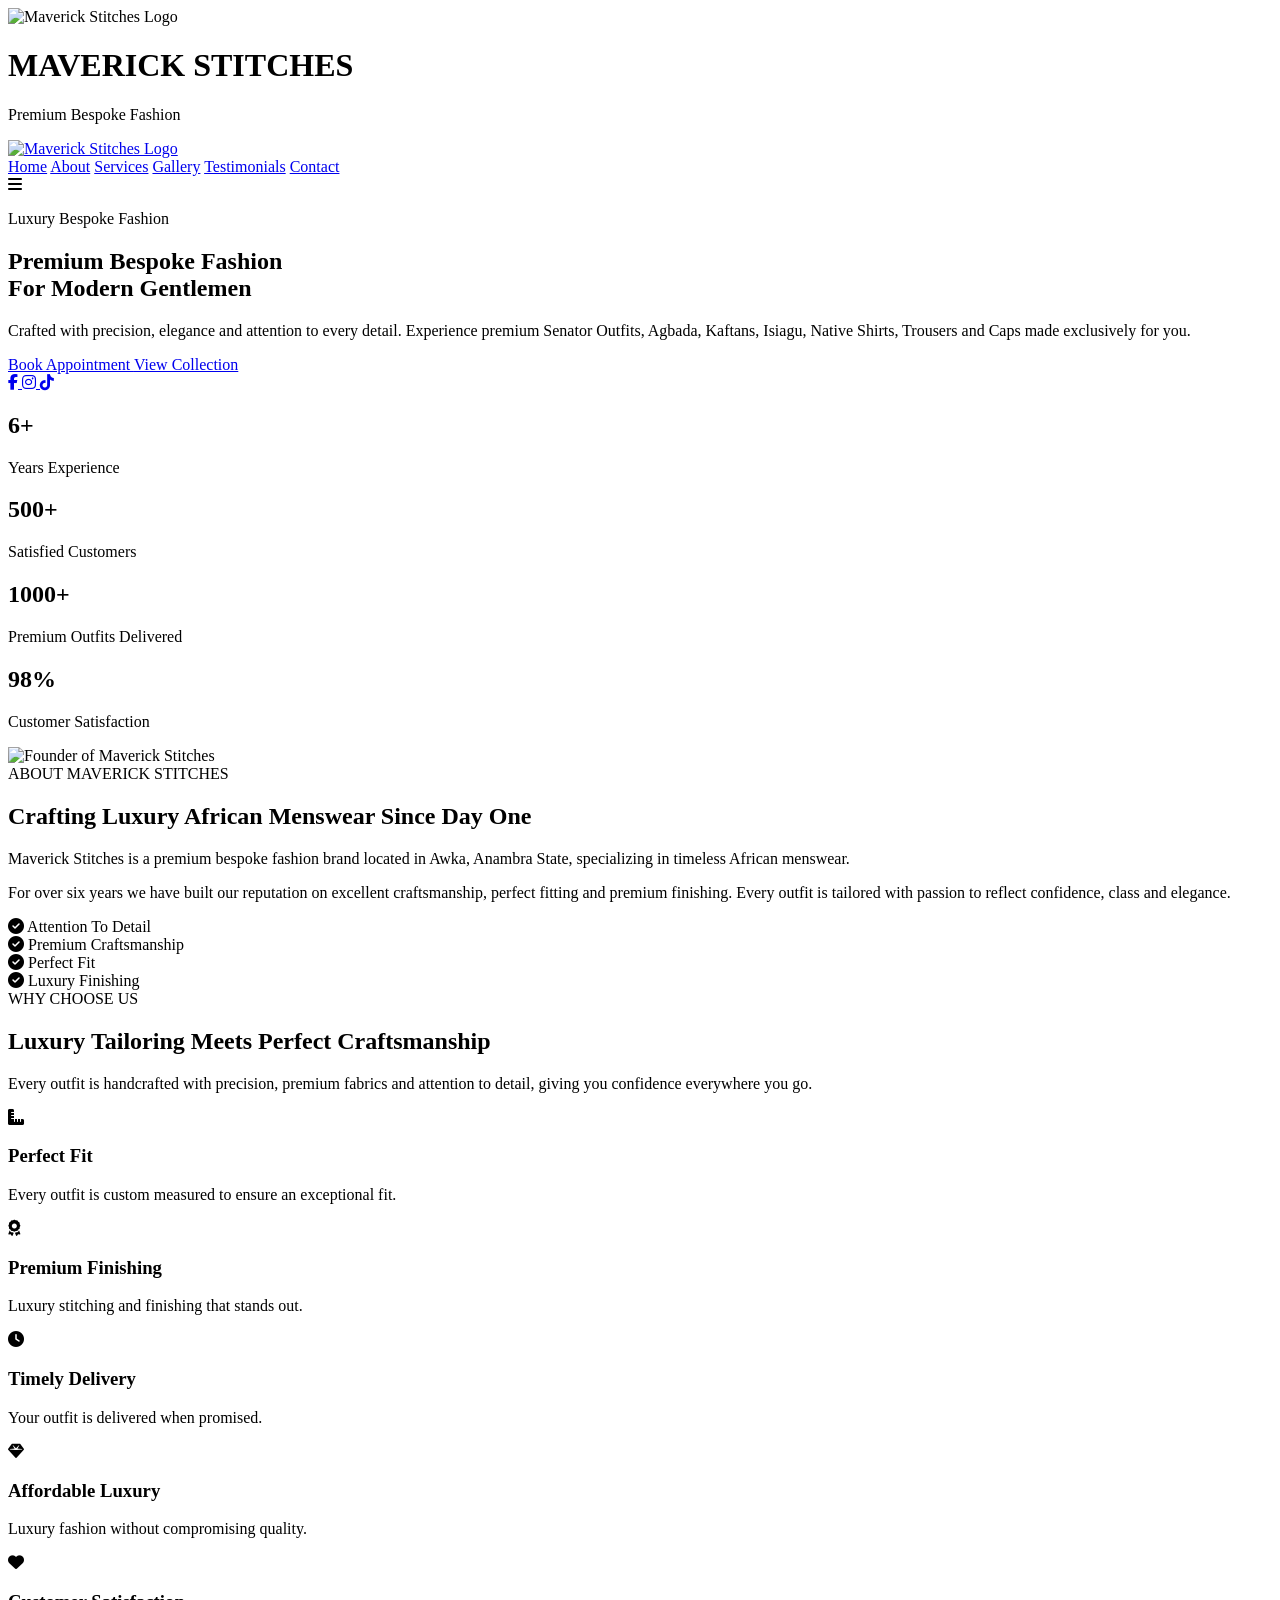
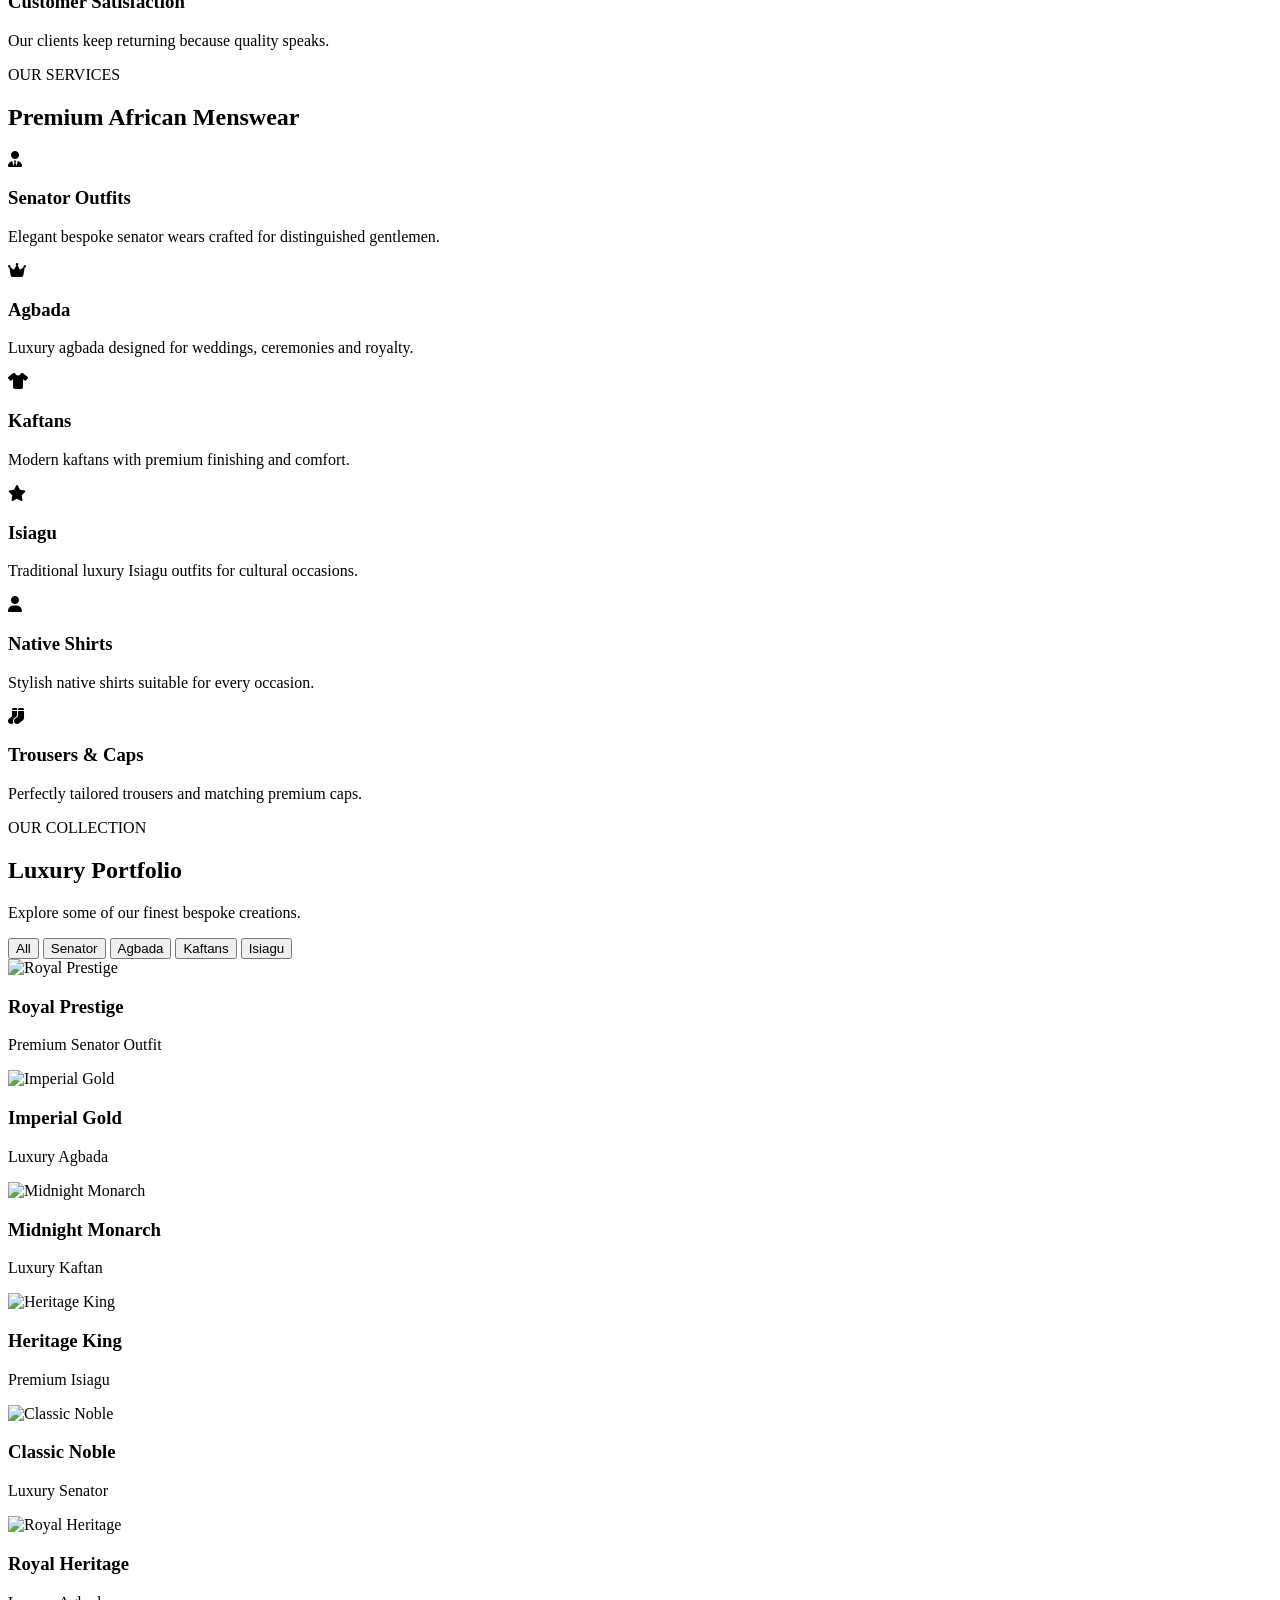
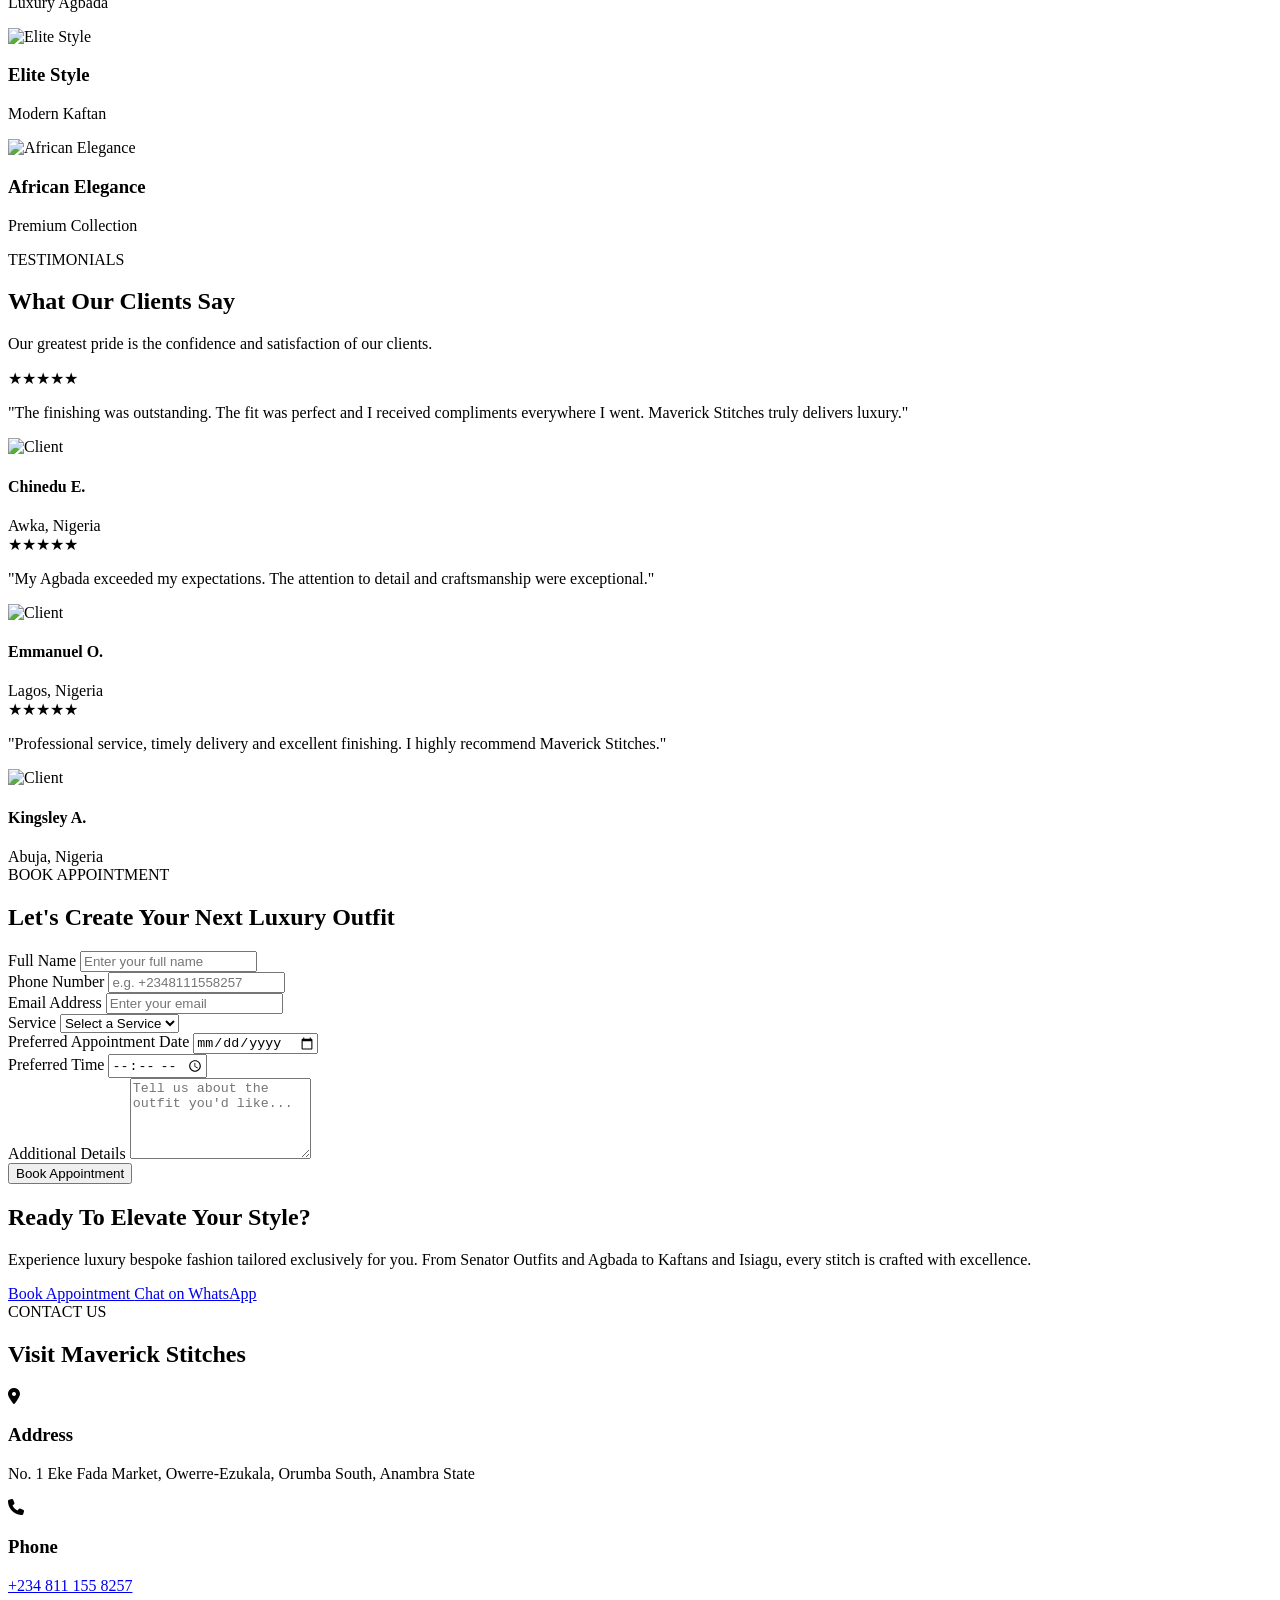
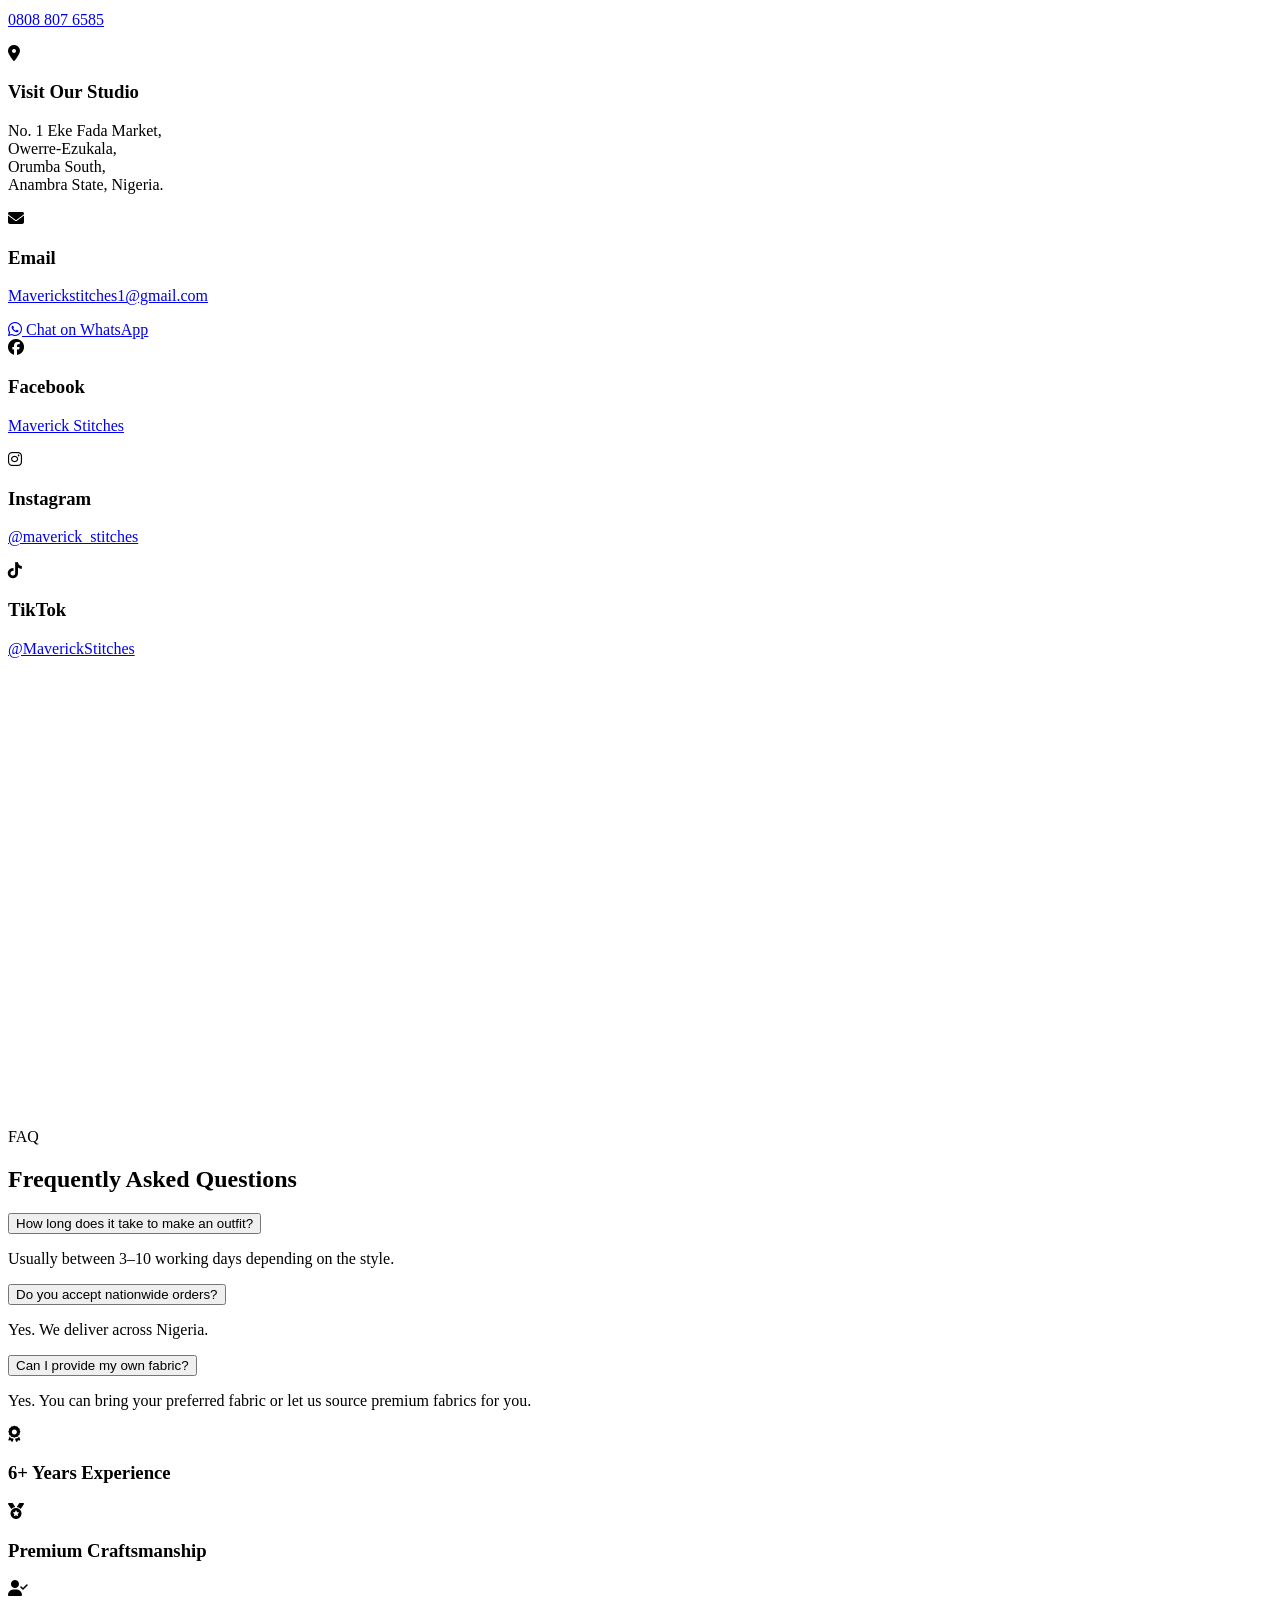
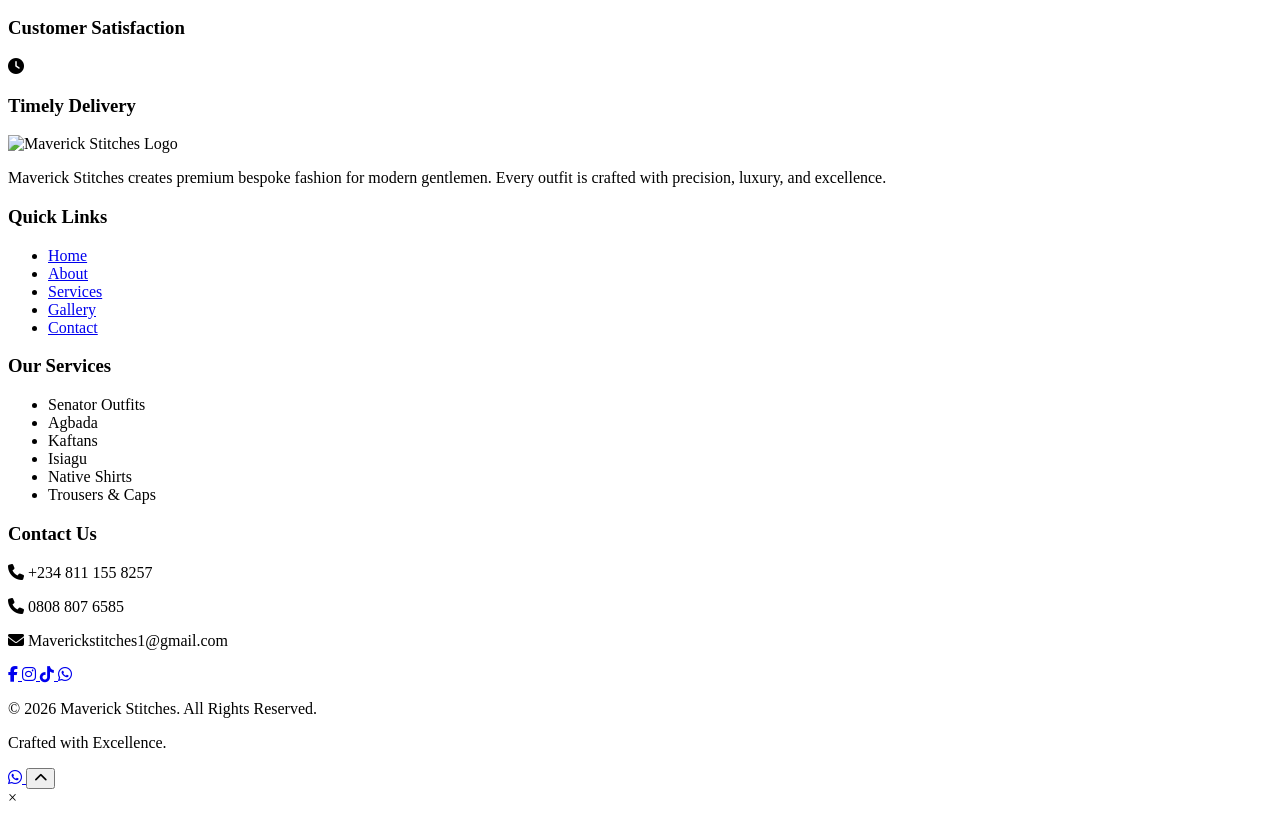
==== index.html @ f8053ee8 "Add files via upload" ====
<!DOCTYPE html>
<html lang="en">

<head>

<meta charset="UTF-8">
<meta http-equiv="X-UA-Compatible" content="IE=edge">
<meta name="viewport" content="width=device-width, initial-scale=1.0">

<title>Maverick Stitches | Luxury Bespoke Fashion in Anambra</title>
<link rel="icon" type="image/png" href="favicon.png">

<link rel="manifest" href="site.webmanifest">

<meta name="description" content="Maverick Stitches creates premium Senator Outfits, Agbada, Kaftans, Isiagu, Native Shirts, Trousers and Caps in Awka, Anambra State.">

<meta name="keywords" content="Maverick Stitches, Senator Outfit, Agbada, Kaftan, Isiagu, Fashion Designer Awka, Bespoke Fashion Nigeria">

<meta name="author" content="Maverick Stitches">

<meta name="theme-color" content="#0b0b0b">

<link rel="icon" href="favicon.png">

<link rel="preconnect" href="https://fonts.googleapis.com">
<link rel="preconnect" href="https://fonts.gstatic.com" crossorigin>

<link href="https://fonts.googleapis.com/css2?family=Cormorant+Garamond:wght@500;600;700&family=Poppins:wght@300;400;500;600;700&display=swap" rel="stylesheet">

<link rel="stylesheet"
href="https://cdnjs.cloudflare.com/ajax/libs/font-awesome/6.6.0/css/all.min.css">

<link rel="stylesheet" href="css/style.css">

</head>

<body>
    <!-- ================= PRELOADER ================= -->

<div id="preloader">

    <div class="loader-content">

        <img src="images/logo.png"
             alt="Maverick Stitches Logo"
             class="loader-logo">

        <h1>MAVERICK STITCHES</h1>

        <p>Premium Bespoke Fashion</p>

        <div class="loader-line">

            <span></span>

        </div>

    </div>

</div>

<div id="progressBar"></div>

<header>

<nav class="container">

<a href="#" class="logo">

<img src="images/logo.png" alt="Maverick Stitches Logo">

</a>

<div class="nav-links">

<a href="#home">Home</a>

<a href="#about">About</a>

<a href="#services">Services</a>

<a href="#gallery">Gallery</a>

<a href="#testimonials">Testimonials</a>

<a href="#contact">Contact</a>

</div>

<div class="menu-btn">

<i class="fas fa-bars"></i>

</div>

</nav>

</header>

<!-- HERO -->

<section id="home" class="hero">

<div class="hero-overlay"></div>

<div class="hero-content">

<p class="hero-tag">

Luxury Bespoke Fashion

</p>

<h1>

Premium Bespoke Fashion <br>

For Modern Gentlemen

</h1>

<p>

Crafted with precision, elegance and attention to every detail.

Experience premium Senator Outfits, Agbada, Kaftans, Isiagu,

Native Shirts, Trousers and Caps made exclusively for you.

</p>

<div class="hero-buttons">

<a href="#appointment" class="btn">

Book Appointment

</a>

<a href="#gallery" class="btn-outline">

View Collection

</a>

</div>
<div class="hero-social">

<a href="https://www.facebook.com/profile.php?id=61591156184552"
target="_blank">

<i class="fab fa-facebook-f"></i>

</a>

<a href="https://instagram.com/maverick_stitches"
target="_blank">

<i class="fab fa-instagram"></i>

</a>

<a href="https://www.tiktok.com/@maverickstitches?_r=1&_t=ZS-98ZPRstGU0i"
target="_blank">

<i class="fab fa-tiktok"></i>

</a>

</div>

</div>

</section>

<!-- STATISTICS -->

<section class="stats">

<div class="container stats-grid">

<div class="stat-card">

<h2>6+</h2>

<p>Years Experience</p>

</div>

<div class="stat-card">

<h2>500+</h2>

<p>Satisfied Customers</p>

</div>

<div class="stat-card">

<h2>1000+</h2>

<p>Premium Outfits Delivered</p>

</div>

<div class="stat-card">

<h2>98%</h2>

<p>Customer Satisfaction</p>

</div>

</div>

</section>

<!-- ABOUT -->

<section id="about" class="about">

<div class="container about-grid">

<div class="about-image">

<img src="images/founder.jpg"

alt="Founder of Maverick Stitches">

</div>

<div class="about-content">

<span>

ABOUT MAVERICK STITCHES

</span>

<h2>

Crafting Luxury African Menswear

Since Day One

</h2>

<p>

Maverick Stitches is a premium bespoke fashion brand located

in Awka, Anambra State, specializing in timeless African

menswear.

</p>

<p>

For over six years we have built our reputation on excellent

craftsmanship, perfect fitting and premium finishing.

Every outfit is tailored with passion to reflect confidence,

class and elegance.

</p>

<div class="about-features">

<div>

<i class="fas fa-check-circle"></i>

Attention To Detail

</div>

<div>

<i class="fas fa-check-circle"></i>

Premium Craftsmanship

</div>

<div>

<i class="fas fa-check-circle"></i>

Perfect Fit

</div>

<div>

<i class="fas fa-check-circle"></i>

Luxury Finishing

</div>

</div>

</div>

</div>

</section>
<!-- ================= WHY CHOOSE US ================= -->

<section class="why-us">

<div class="container">

<div class="section-title">

<span>WHY CHOOSE US</span>

<h2>Luxury Tailoring Meets Perfect Craftsmanship</h2>

<p>

Every outfit is handcrafted with precision, premium fabrics and
attention to detail, giving you confidence everywhere you go.

</p>

</div>

<div class="why-grid">

<div class="why-card">

<i class="fas fa-ruler-combined"></i>

<h3>Perfect Fit</h3>

<p>

Every outfit is custom measured to ensure an exceptional fit.

</p>

</div>

<div class="why-card">

<i class="fas fa-award"></i>

<h3>Premium Finishing</h3>

<p>

Luxury stitching and finishing that stands out.

</p>

</div>

<div class="why-card">

<i class="fas fa-clock"></i>

<h3>Timely Delivery</h3>

<p>

Your outfit is delivered when promised.

</p>

</div>

<div class="why-card">

<i class="fas fa-gem"></i>

<h3>Affordable Luxury</h3>

<p>

Luxury fashion without compromising quality.

</p>

</div>

<div class="why-card">

<i class="fas fa-heart"></i>

<h3>Customer Satisfaction</h3>

<p>

Our clients keep returning because quality speaks.

</p>

</div>

</div>

</div>

</section>



<!-- ================= SERVICES ================= -->

<section id="services" class="services">

<div class="container">

<div class="section-title">

<span>OUR SERVICES</span>

<h2>Premium African Menswear</h2>

</div>

<div class="services-grid">

<div class="service-card">

<i class="fas fa-user-tie"></i>

<h3>Senator Outfits</h3>

<p>

Elegant bespoke senator wears crafted for distinguished gentlemen.

</p>

</div>

<div class="service-card">

<i class="fas fa-crown"></i>

<h3>Agbada</h3>

<p>

Luxury agbada designed for weddings, ceremonies and royalty.

</p>

</div>

<div class="service-card">

<i class="fas fa-shirt"></i>

<h3>Kaftans</h3>

<p>

Modern kaftans with premium finishing and comfort.

</p>

</div>

<div class="service-card">

<i class="fas fa-star"></i>

<h3>Isiagu</h3>

<p>

Traditional luxury Isiagu outfits for cultural occasions.

</p>

</div>

<div class="service-card">

<i class="fas fa-user"></i>

<h3>Native Shirts</h3>

<p>

Stylish native shirts suitable for every occasion.

</p>

</div>

<div class="service-card">

<i class="fas fa-socks"></i>

<h3>Trousers & Caps</h3>

<p>

Perfectly tailored trousers and matching premium caps.

</p>

</div>

</div>

</div>

</section>



<!-- ================= GALLERY ================= -->

<section id="gallery" class="gallery">

<div class="container">

<div class="section-title">

<span>OUR COLLECTION</span>

<h2>Luxury Portfolio</h2>

<p>

Explore some of our finest bespoke creations.

</p>

</div>



<div class="gallery-filter">

<button class="active" data-filter="all">All</button>

<button data-filter="senator">Senator</button>

<button data-filter="agbada">Agbada</button>

<button data-filter="kaftan">Kaftans</button>

<button data-filter="isiagu">Isiagu</button>

</div>



<div class="gallery-grid">

<div class="gallery-item senator">

<img src="images/gallery1.jpg" alt="Royal Prestige">

<div class="gallery-overlay">

<h3>Royal Prestige</h3>

<p>Premium Senator Outfit</p>

</div>

</div>

<div class="gallery-item agbada">

<img src="images/gallery2.jpg" alt="Imperial Gold">

<div class="gallery-overlay">

<h3>Imperial Gold</h3>

<p>Luxury Agbada</p>

</div>

</div>

<div class="gallery-item kaftan">

<img src="images/gallery3.jpg" alt="Midnight Monarch">

<div class="gallery-overlay">

<h3>Midnight Monarch</h3>

<p>Luxury Kaftan</p>

</div>

</div>

<div class="gallery-item isiagu">

<img src="images/gallery4.jpg" alt="Heritage King">

<div class="gallery-overlay">

<h3>Heritage King</h3>

<p>Premium Isiagu</p>

</div>

</div>

<div class="gallery-item senator">

<img src="images/gallery5.jpg" alt="Classic Noble">

<div class="gallery-overlay">

<h3>Classic Noble</h3>

<p>Luxury Senator</p>

</div>

</div>

<div class="gallery-item agbada">

<img src="images/gallery6.jpg" alt="Royal Heritage">

<div class="gallery-overlay">

<h3>Royal Heritage</h3>

<p>Luxury Agbada</p>

</div>

</div>

<div class="gallery-item kaftan">

<img src="images/gallery7.jpg" alt="Elite Style">

<div class="gallery-overlay">

<h3>Elite Style</h3>

<p>Modern Kaftan</p>

</div>

</div>

<div class="gallery-item senator">

<img src="images/gallery8.jpg" alt="African Elegance">

<div class="gallery-overlay">

<h3>African Elegance</h3>

<p>Premium Collection</p>

</div>

</div>

</div>

</div>

</section>
<!-- ================= TESTIMONIALS ================= -->

<section id="testimonials" class="testimonials">

<div class="container">

<div class="section-title">

<span>TESTIMONIALS</span>

<h2>What Our Clients Say</h2>

<p>
Our greatest pride is the confidence and satisfaction of our clients.
</p>

</div>

<div class="testimonial-grid">

<div class="testimonial-card">

<div class="stars">
★★★★★
</div>

<p class="testimonial-text">
"The finishing was outstanding. The fit was perfect and I received compliments everywhere I went. Maverick Stitches truly delivers luxury."
</p>

<div class="client">

<img src="images/client1.jpg" alt="Client">

<div>

<h4>Chinedu E.</h4>

<span>Awka, Nigeria</span>

</div>

</div>

</div>

<div class="testimonial-card">

<div class="stars">
★★★★★
</div>

<p class="testimonial-text">
"My Agbada exceeded my expectations. The attention to detail and craftsmanship were exceptional."
</p>

<div class="client">

<img src="images/client2.jpg" alt="Client">

<div>

<h4>Emmanuel O.</h4>

<span>Lagos, Nigeria</span>

</div>

</div>

</div>

<div class="testimonial-card">

<div class="stars">
★★★★★
</div>

<p class="testimonial-text">
"Professional service, timely delivery and excellent finishing. I highly recommend Maverick Stitches."
</p>

<div class="client">

<img src="images/client3.jpg" alt="Client">

<div>

<h4>Kingsley A.</h4>

<span>Abuja, Nigeria</span>

</div>

</div>

</div>

</div>

</div>

</section>





<!-- ================= APPOINTMENT ================= -->

<section id="appointment" class="appointment">

<div class="container">

<div class="section-title">

<span>BOOK APPOINTMENT</span>

<h2>Let's Create Your Next Luxury Outfit</h2>

</div>

<form id="appointmentForm">

<div class="form-group">

<label>Full Name</label>

<input
type="text"
id="name"
placeholder="Enter your full name"
required>

</div>

<div class="form-group">

<label>Phone Number</label>

<input
type="tel"
id="phone"
placeholder="e.g. +2348111558257"
required>

</div>

<div class="form-group">

<label>Email Address</label>

<input
type="email"
id="email"
placeholder="Enter your email">

</div>

<div class="form-group">

<label>Service</label>

<select id="service" required>

<option value="">Select a Service</option>

<option>Senator Outfit</option>

<option>Agbada</option>

<option>Kaftan</option>

<option>Isiagu</option>

<option>Native Shirt</option>

<option>Trousers</option>

<option>Cap</option>

</select>

</div>

<div class="form-group">

<label>Preferred Appointment Date</label>

<input
type="date"
id="appointmentDate"
required>

</div>

<div class="form-group">

<label>Preferred Time</label>

<input
type="time"
id="appointmentTime"
required>

</div>

<div class="form-group">

<label>Additional Details</label>

<textarea
id="message"
rows="5"
placeholder="Tell us about the outfit you'd like..."></textarea>

</div>

<button type="submit" class="btn">

Book Appointment

</button>

</form>

</div>

</section>





<!-- ================= CONTACT ================= -->

<!-- ================= CALL TO ACTION ================= -->

<section class="cta">

<div class="container">

<div class="cta-content">

<h2>

Ready To Elevate Your Style?

</h2>

<p>

Experience luxury bespoke fashion tailored exclusively for you.
From Senator Outfits and Agbada to Kaftans and Isiagu,
every stitch is crafted with excellence.

</p>

<div class="cta-buttons">

<a href="#appointment" class="btn">

Book Appointment

</a>

<a href="https://wa.me/2348111558257?text=Hello%20Maverick%20Stitches,%20I'm%20interested%20in%20your%20fashion%20services."

class="btn-outline"

target="_blank">

Chat on WhatsApp

</a>

</div>

</div>

</div>

</section>

<section id="contact" class="contact">

<div class="container">

<div class="section-title">

<span>CONTACT US</span>

<h2>Visit Maverick Stitches</h2>

</div>

<div class="contact-grid">

<div class="contact-info">

<div>

<i class="fas fa-map-marker-alt"></i>

<h3>Address</h3>

<p>

No. 1 Eke Fada Market, Owerre-Ezukala, Orumba South, Anambra State

</p>

</div>

<div>

<i class="fas fa-phone"></i>

<h3>Phone</h3>

<p>

<a href="tel:+2348111558257">

+234 811 155 8257

</a>

</p>


<p>

<a href="tel:+2348088076585">

0808 807 6585

</a>

</p>

</div>

<div>

    <i class="fas fa-map-marker-alt"></i>

    <h3>Visit Our Studio</h3>

    <p>

        No. 1 Eke Fada Market,<br>

        Owerre-Ezukala,<br>

        Orumba South,<br>

        Anambra State, Nigeria.

    </p>

</div>

<div>

<i class="fas fa-envelope"></i>

<h3>Email</h3>

<p>

<a href="mailto:Maverickstitches1@gmail.com">

Maverickstitches1@gmail.com

</a>

</p>

<a href="https://wa.me/2348111558257?text=Hello%20Maverick%20Stitches,%20I'm%20interested%20in%20your%20fashion%20services."

class="btn"

target="_blank">

<i class="fab fa-whatsapp"></i>

Chat on WhatsApp

</a>

</div>

<div>

<i class="fab fa-facebook"></i>

<h3>Facebook</h3>

<p>

<a href="https://www.facebook.com/profile.php?id=61591156184552"
target="_blank">

Maverick Stitches

</a>

</p>

</div>

<div>

<i class="fab fa-instagram"></i>

<h3>Instagram</h3>

<p>

<a href="https://instagram.com/maverick_stitches"
target="_blank">

@maverick_stitches

</a>

</p>

</div>

<div>

<i class="fab fa-tiktok"></i>

<h3>TikTok</h3>

<p>

<a href="https://www.tiktok.com/@maverickstitches?_r=1&_t=ZS-98ZPRstGU0i"
target="_blank">

@MaverickStitches

</a>

</p>

</div>

</div>



<div class="map-container">

    <iframe
        src="https://www.google.com/maps?q=No.%201%20Eke%20Fada%20Market,%20Owerre-Ezukala,%20Orumba%20South,%20Anambra%20State,%20Nigeria&output=embed"
        width="100%"
        height="450"
        style="border:0;"
        allowfullscreen=""
        loading="lazy"
        referrerpolicy="no-referrer-when-downgrade">
    </iframe>

</div>

</div>

</div>

</section>





<!-- ================= FAQ ================= -->

<section class="faq">

<div class="container">

<div class="section-title">

<span>FAQ</span>

<h2>Frequently Asked Questions</h2>

</div>

<div class="faq-item">

<button class="faq-question">

How long does it take to make an outfit?

</button>

<div class="faq-answer">

<p>

Usually between 3–10 working days depending on the style.

</p>

</div>

</div>

<div class="faq-item">

<button class="faq-question">

Do you accept nationwide orders?

</button>

<div class="faq-answer">

<p>

Yes. We deliver across Nigeria.

</p>

</div>

</div>

<div class="faq-item">

<button class="faq-question">

Can I provide my own fabric?

</button>

<div class="faq-answer">

<p>

Yes. You can bring your preferred fabric or let us source premium fabrics for you.

</p>

</div>

</div>

</div>

</section>



<section class="trust-strip">

<div class="container">

<div class="trust-grid">

<div class="trust-item">

<i class="fas fa-award"></i>

<h3>6+ Years Experience</h3>

</div>

<div class="trust-item">

<i class="fas fa-medal"></i>

<h3>Premium Craftsmanship</h3>

</div>

<div class="trust-item">

<i class="fas fa-user-check"></i>

<h3>Customer Satisfaction</h3>

</div>

<div class="trust-item">

<i class="fas fa-clock"></i>

<h3>Timely Delivery</h3>

</div>

</div>

</div>

</section>


<!-- ================= FOOTER ================= -->

<footer>

<div class="container">

    <div class="footer-grid">

        <!-- Brand -->

        <div class="footer-column">

            <img src="images/logo.png" alt="Maverick Stitches Logo" class="footer-logo">

            <p>

                Maverick Stitches creates premium bespoke fashion for modern gentlemen.
                Every outfit is crafted with precision, luxury, and excellence.

            </p>

        </div>

        <!-- Quick Links -->

        <div class="footer-column">

            <h3>Quick Links</h3>

            <ul>

                <li><a href="#home">Home</a></li>

                <li><a href="#about">About</a></li>

                <li><a href="#services">Services</a></li>

                <li><a href="#gallery">Gallery</a></li>

                <li><a href="#contact">Contact</a></li>

            </ul>

        </div>

        <!-- Services -->

        <div class="footer-column">

            <h3>Our Services</h3>

            <ul>

                <li>Senator Outfits</li>

                <li>Agbada</li>

                <li>Kaftans</li>

                <li>Isiagu</li>

                <li>Native Shirts</li>

                <li>Trousers & Caps</li>

            </ul>

        </div>

        <!-- Contact -->

        <div class="footer-column">

            <h3>Contact Us</h3>

            <p><i class="fas fa-phone"></i> +234 811 155 8257</p>

            <p><i class="fas fa-phone"></i> 0808 807 6585</p>

            <p><i class="fas fa-envelope"></i> Maverickstitches1@gmail.com</p>

            <div class="footer-social">

                <a href="https://www.facebook.com/profile.php?id=61591156184552" target="_blank">

                    <i class="fab fa-facebook-f"></i>

                </a>

                <a href="https://instagram.com/maverick_stitches" target="_blank">

                    <i class="fab fa-instagram"></i>

                </a>

                <a href="https://www.tiktok.com/@maverickstitches?_r=1&_t=ZS-98ZPRstGU0i" target="_blank">

                    <i class="fab fa-tiktok"></i>

                </a>

                <a href="https://wa.me/2348111558257" target="_blank">

                    <i class="fab fa-whatsapp"></i>

                </a>

            </div>

        </div>

    </div>

    <div class="footer-bottom">

        <p>

            © 2026 Maverick Stitches. All Rights Reserved.

        </p>

        <p>

            Crafted with Excellence.

        </p>

    </div>

</div>

</footer>





<!-- Floating WhatsApp -->

<a
href="https://wa.me/2348111558257?text=Hello%20Maverick%20Stitches,%20I'm%20interested%20in%20your%20fashion%20services."
class="floating-whatsapp"
target="_blank"
aria-label="Chat with us on WhatsApp">

<i class="fab fa-whatsapp"></i>

</a>





<!-- Back To Top -->

<button id="backToTop">

<i class="fas fa-chevron-up"></i>

</button>





<!-- Lightbox -->

<div class="lightbox">

<span class="close-lightbox">&times;</span>

<img src="" id="lightbox-img">

</div>

<script src="js/main.js"></script>

</body>

</html>
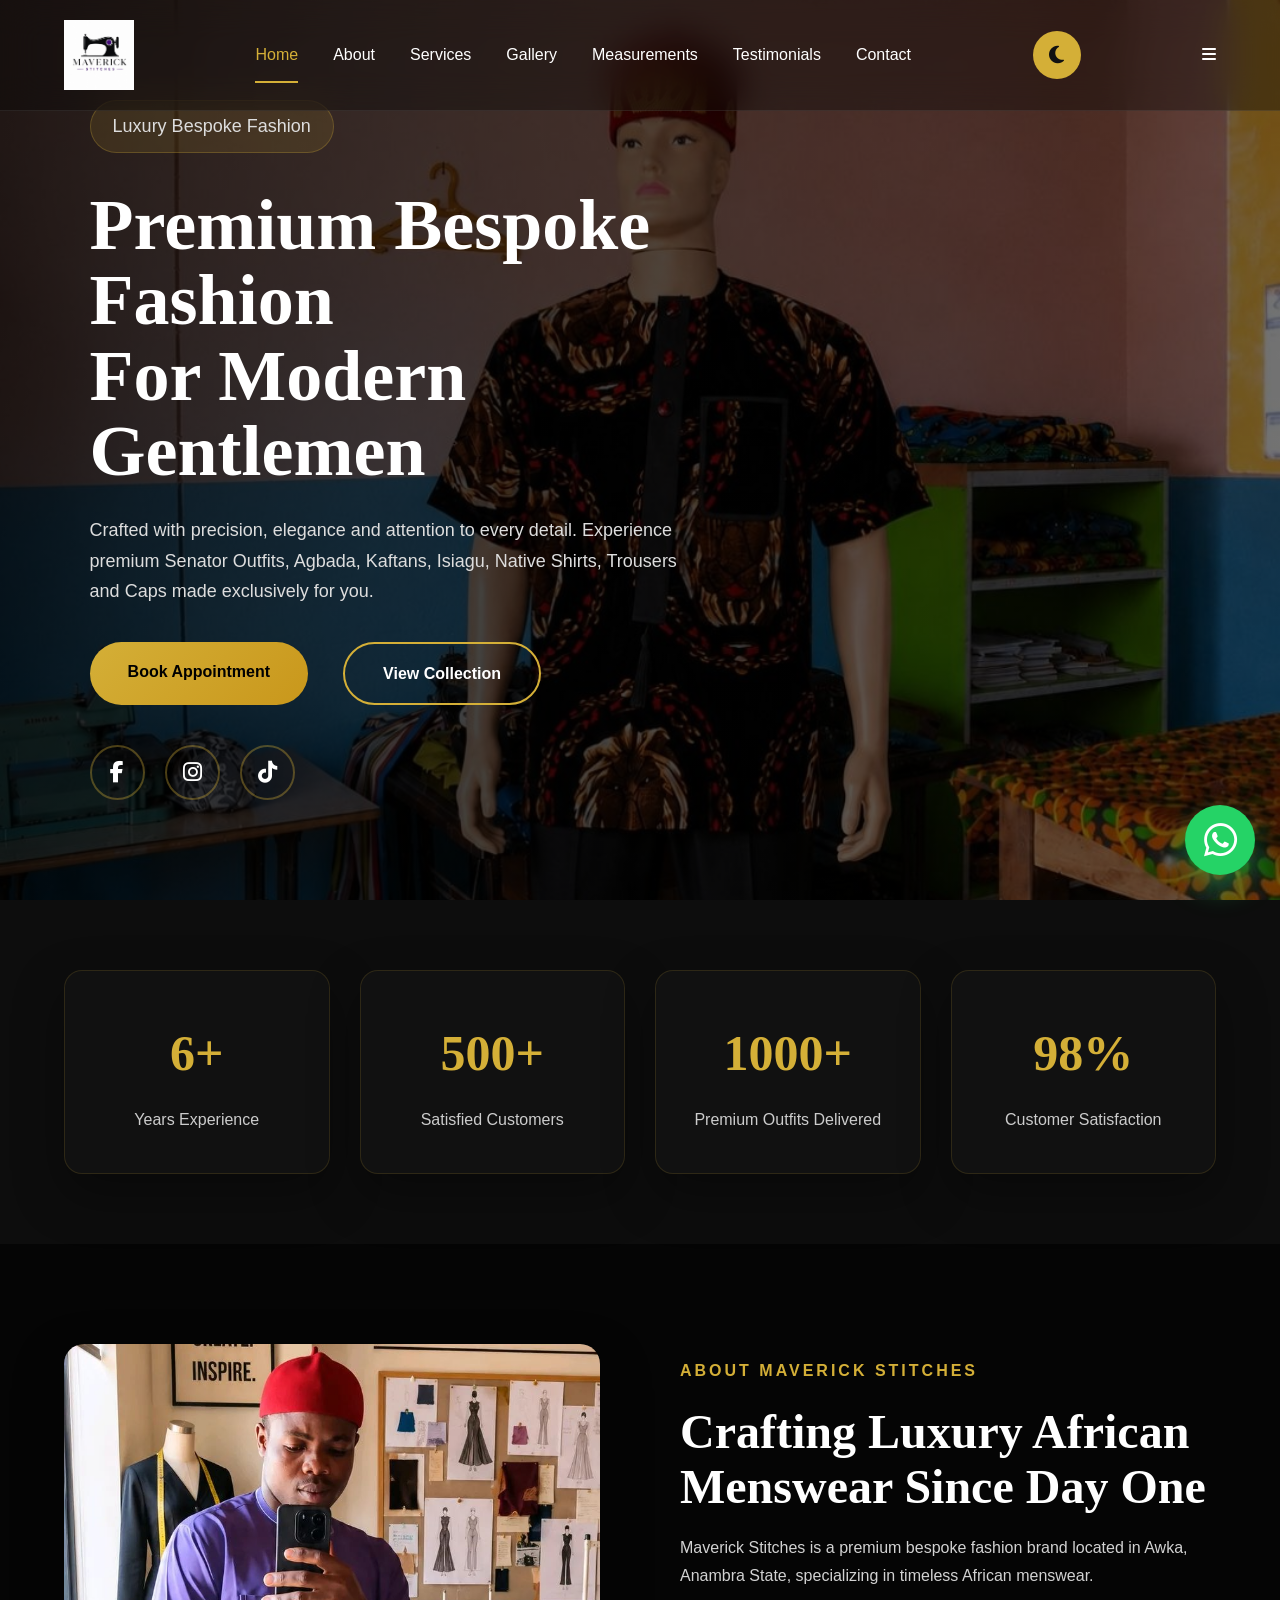
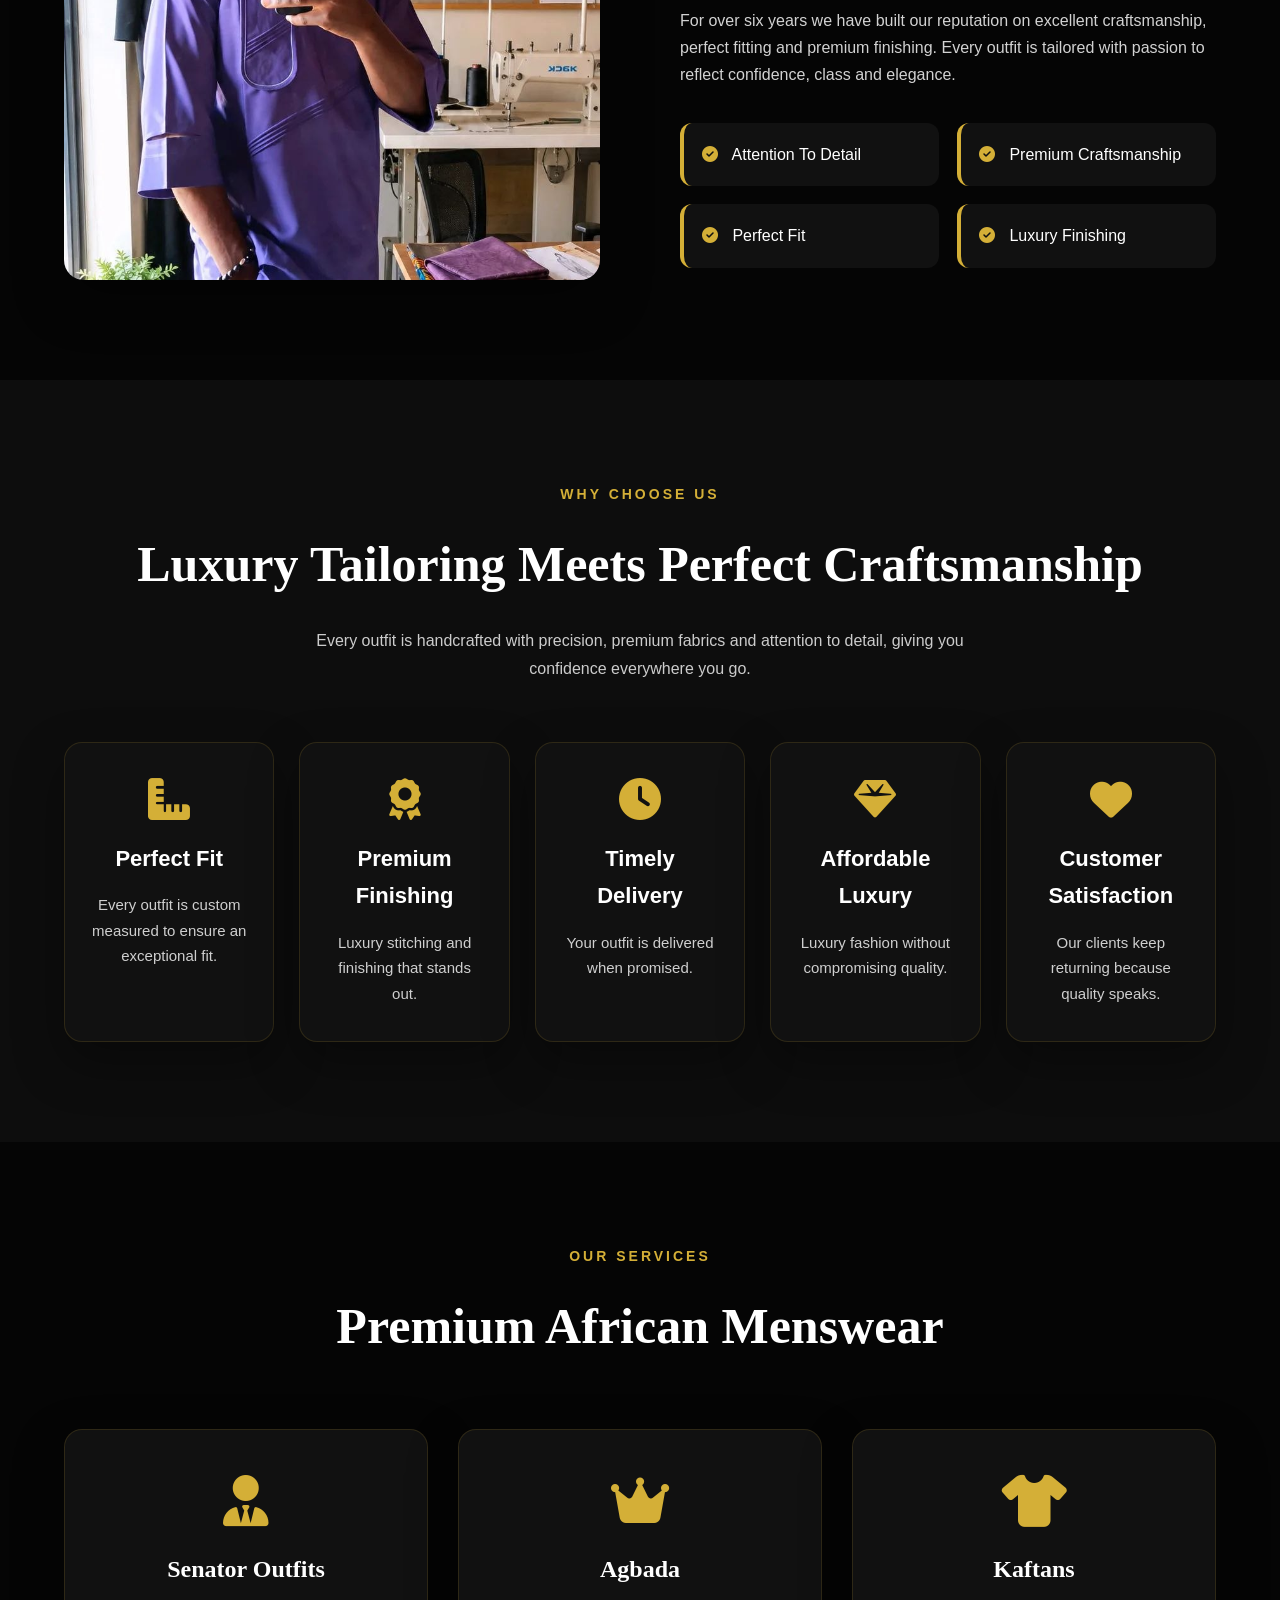
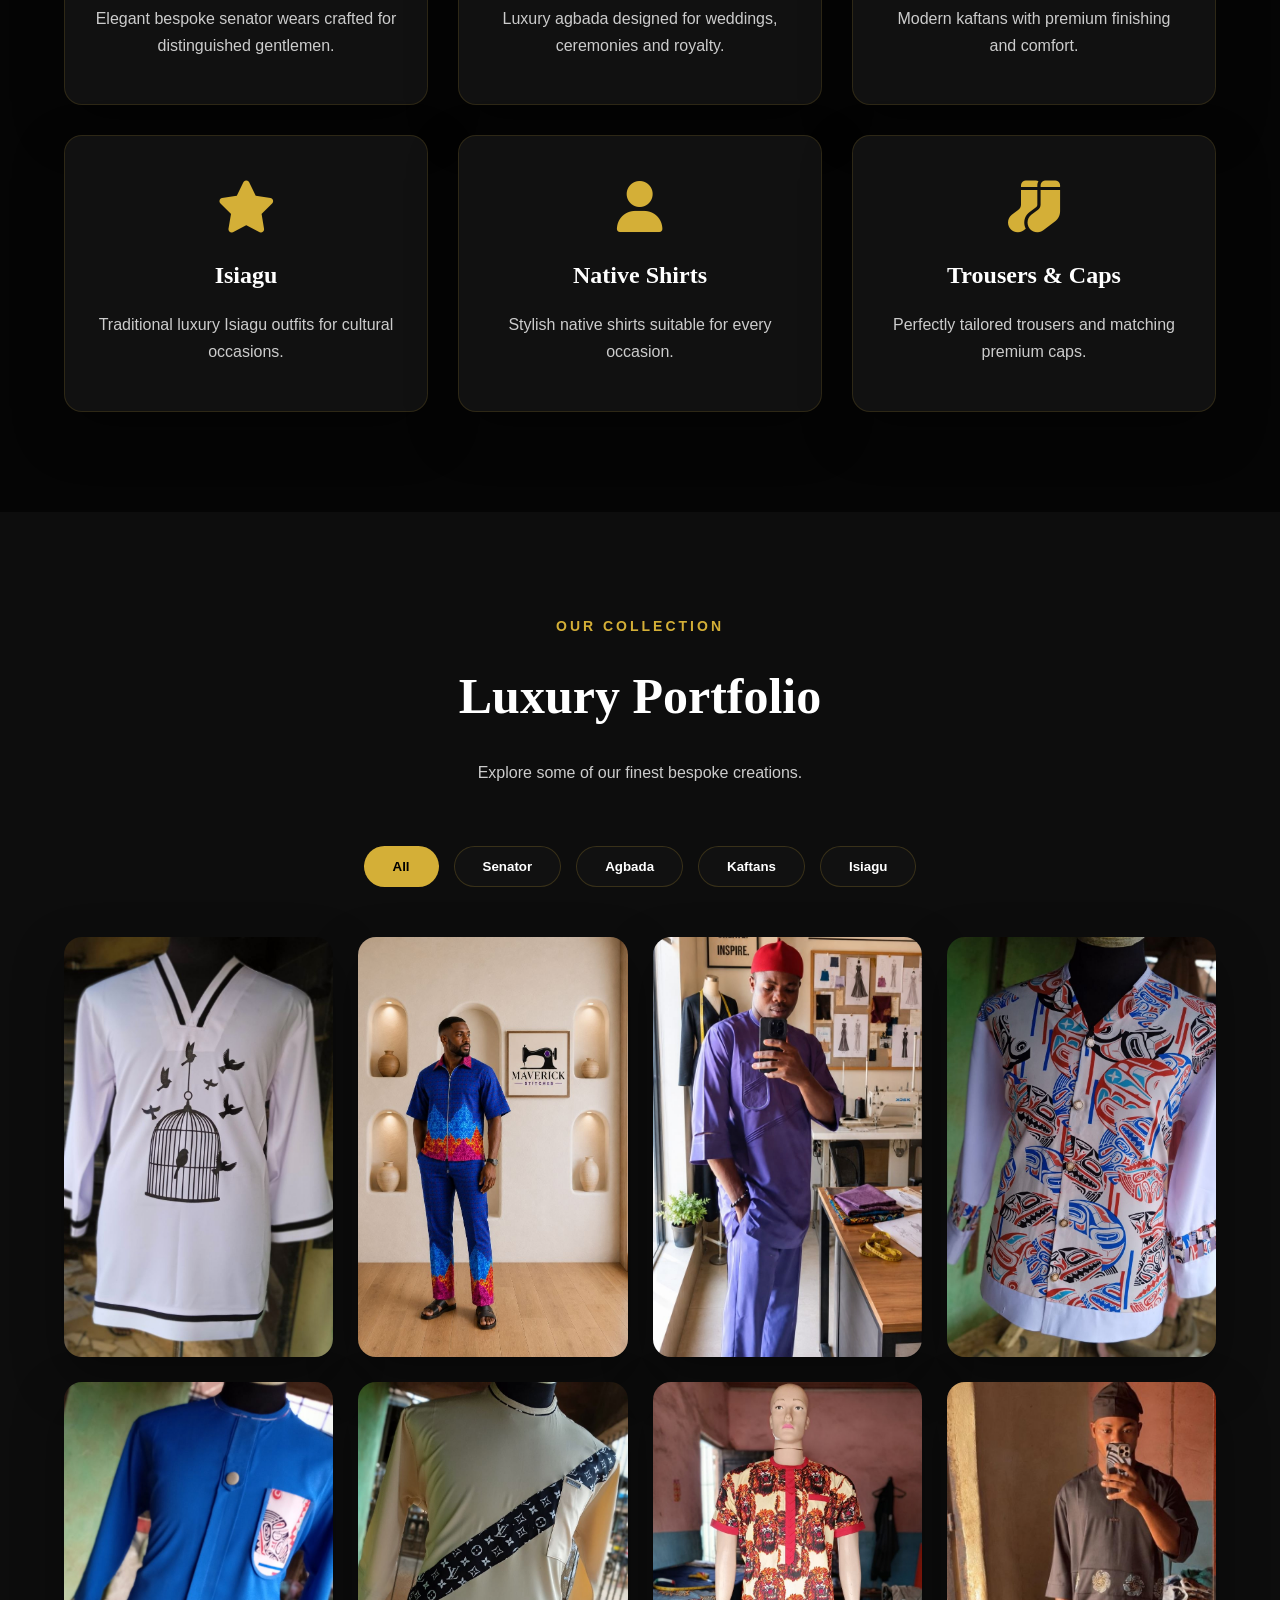
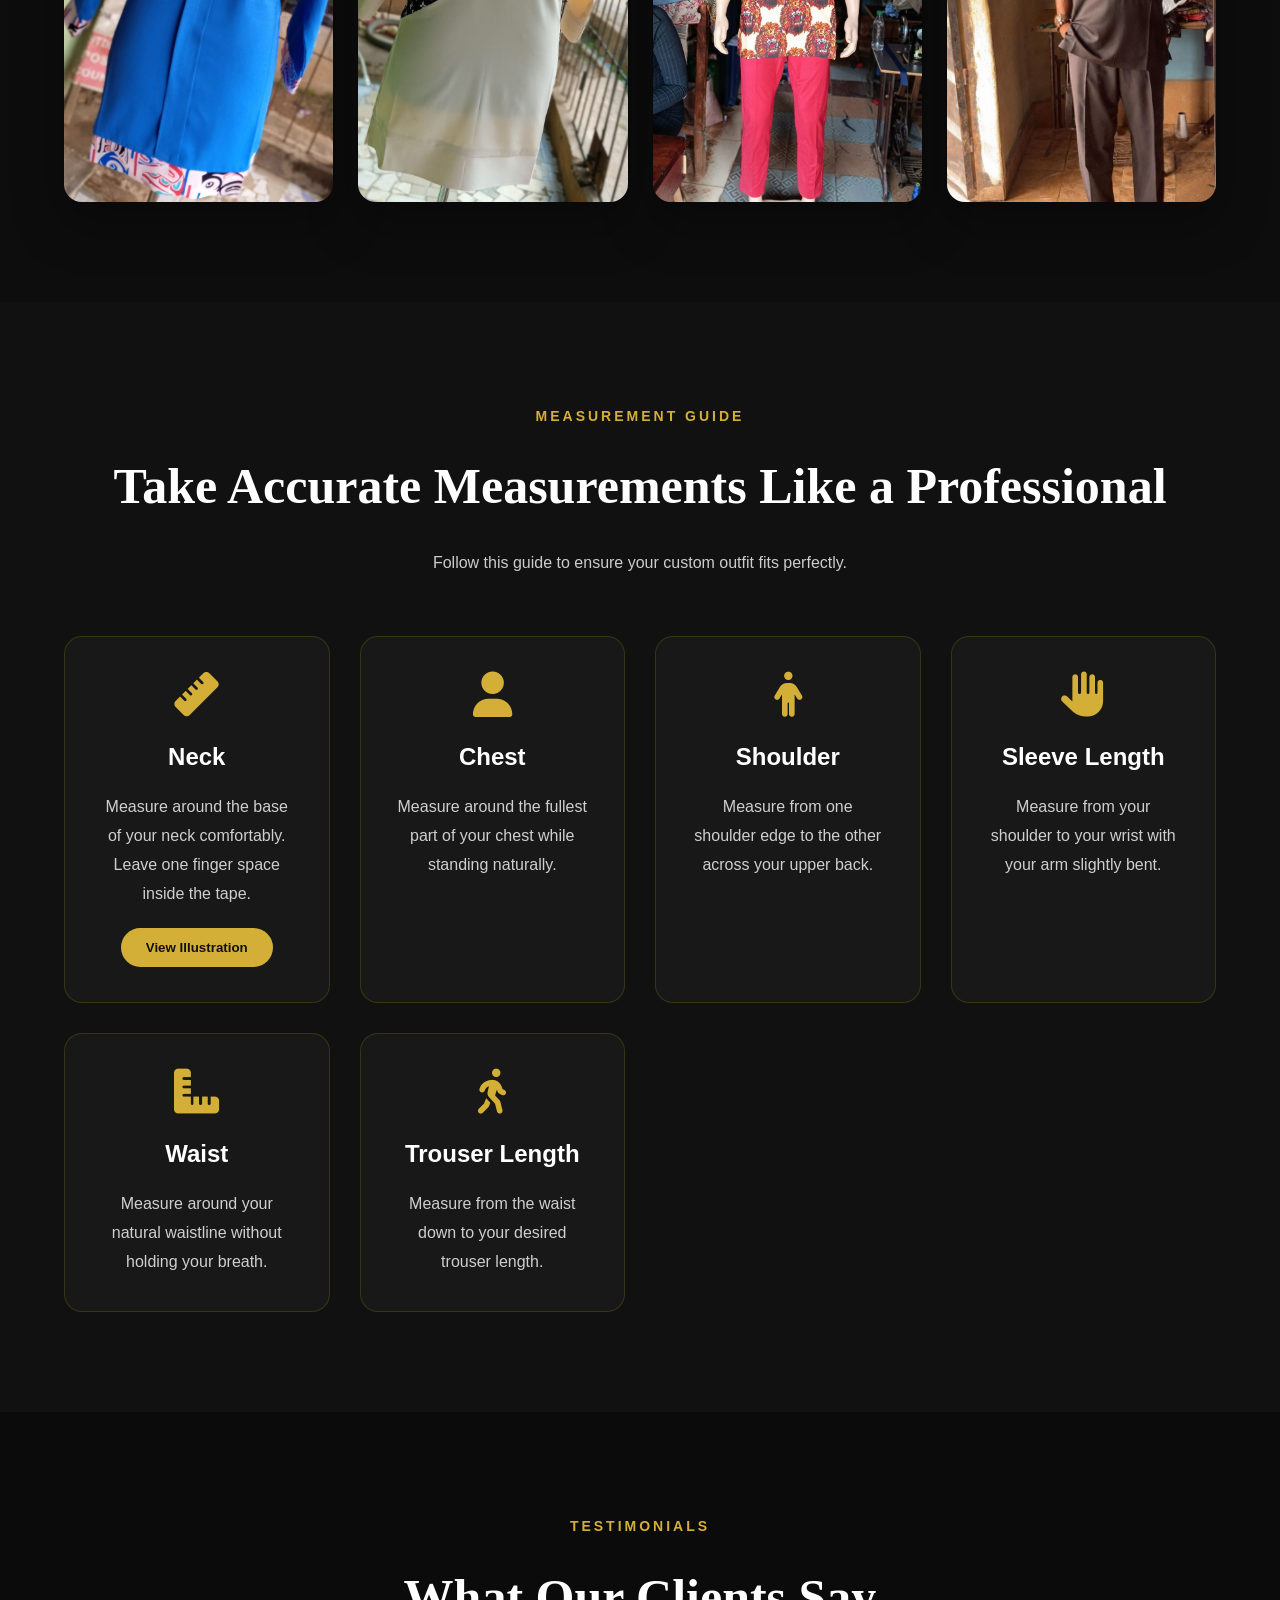
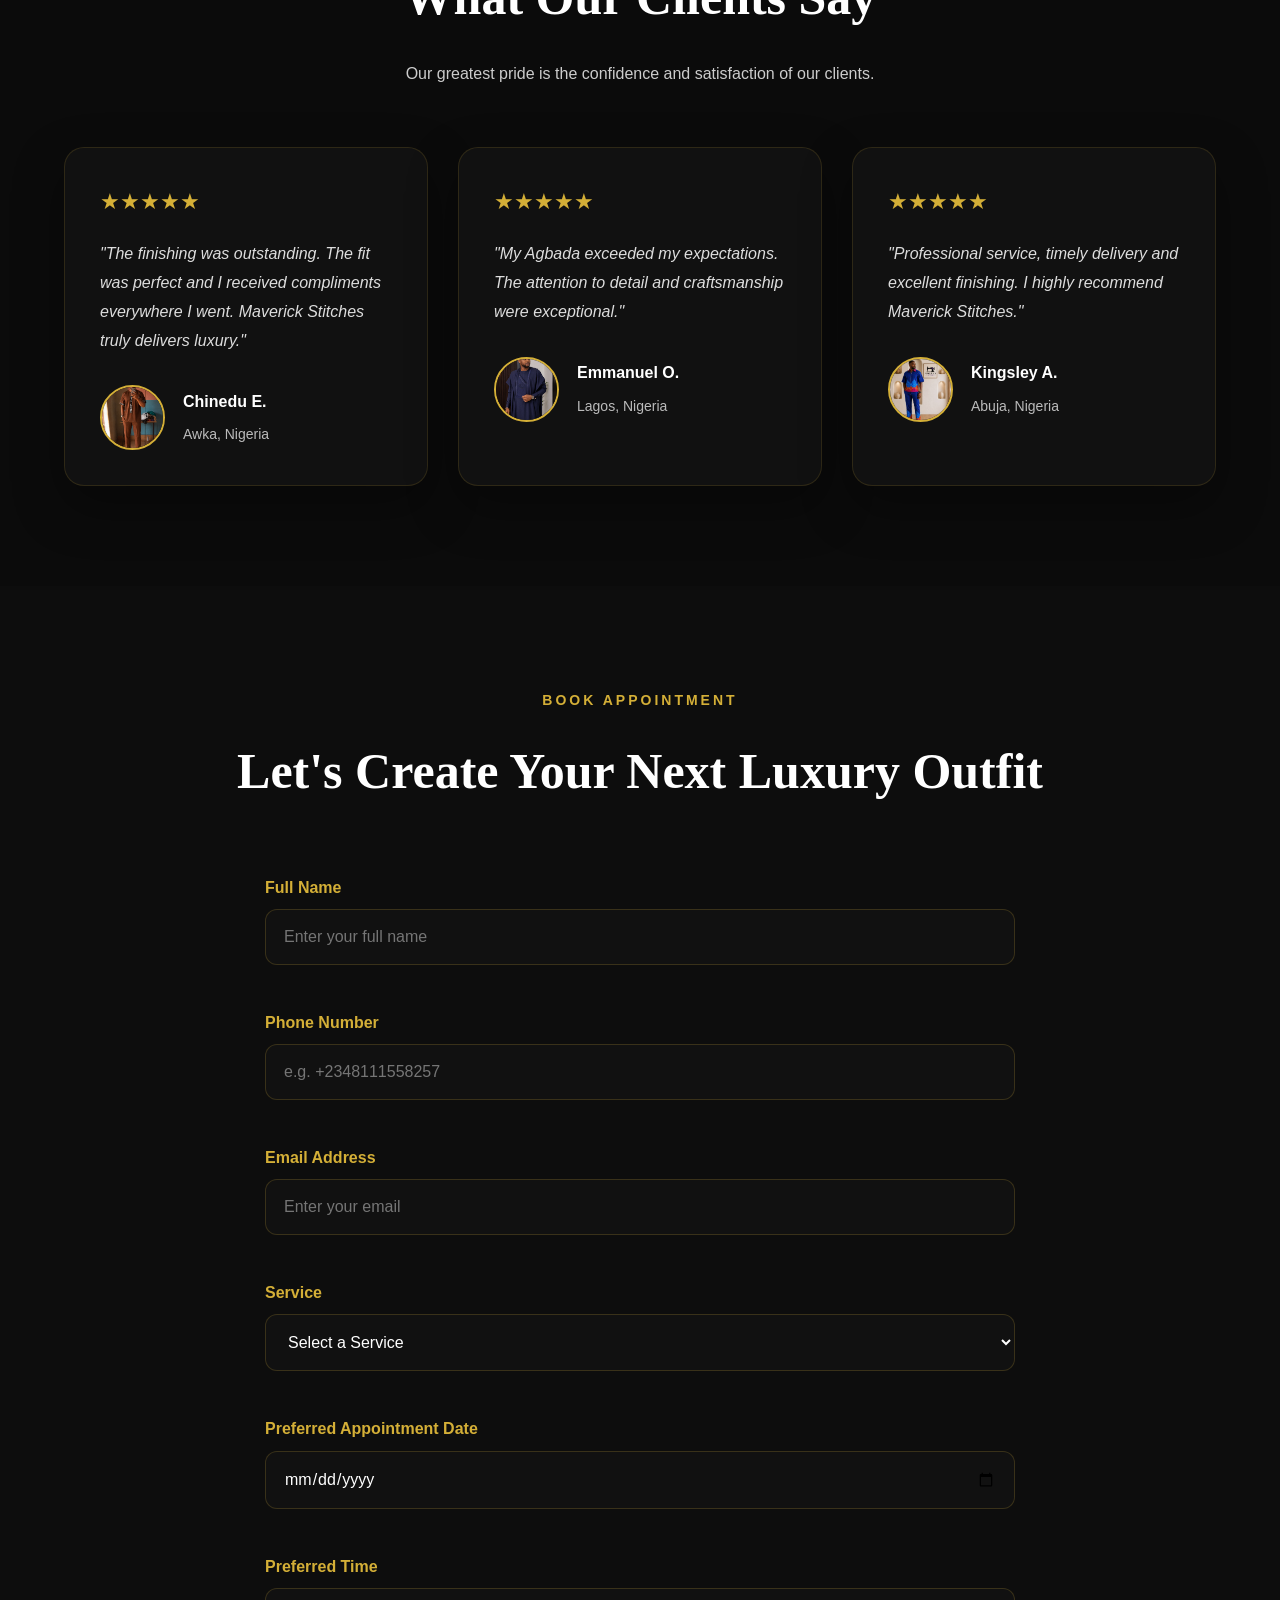
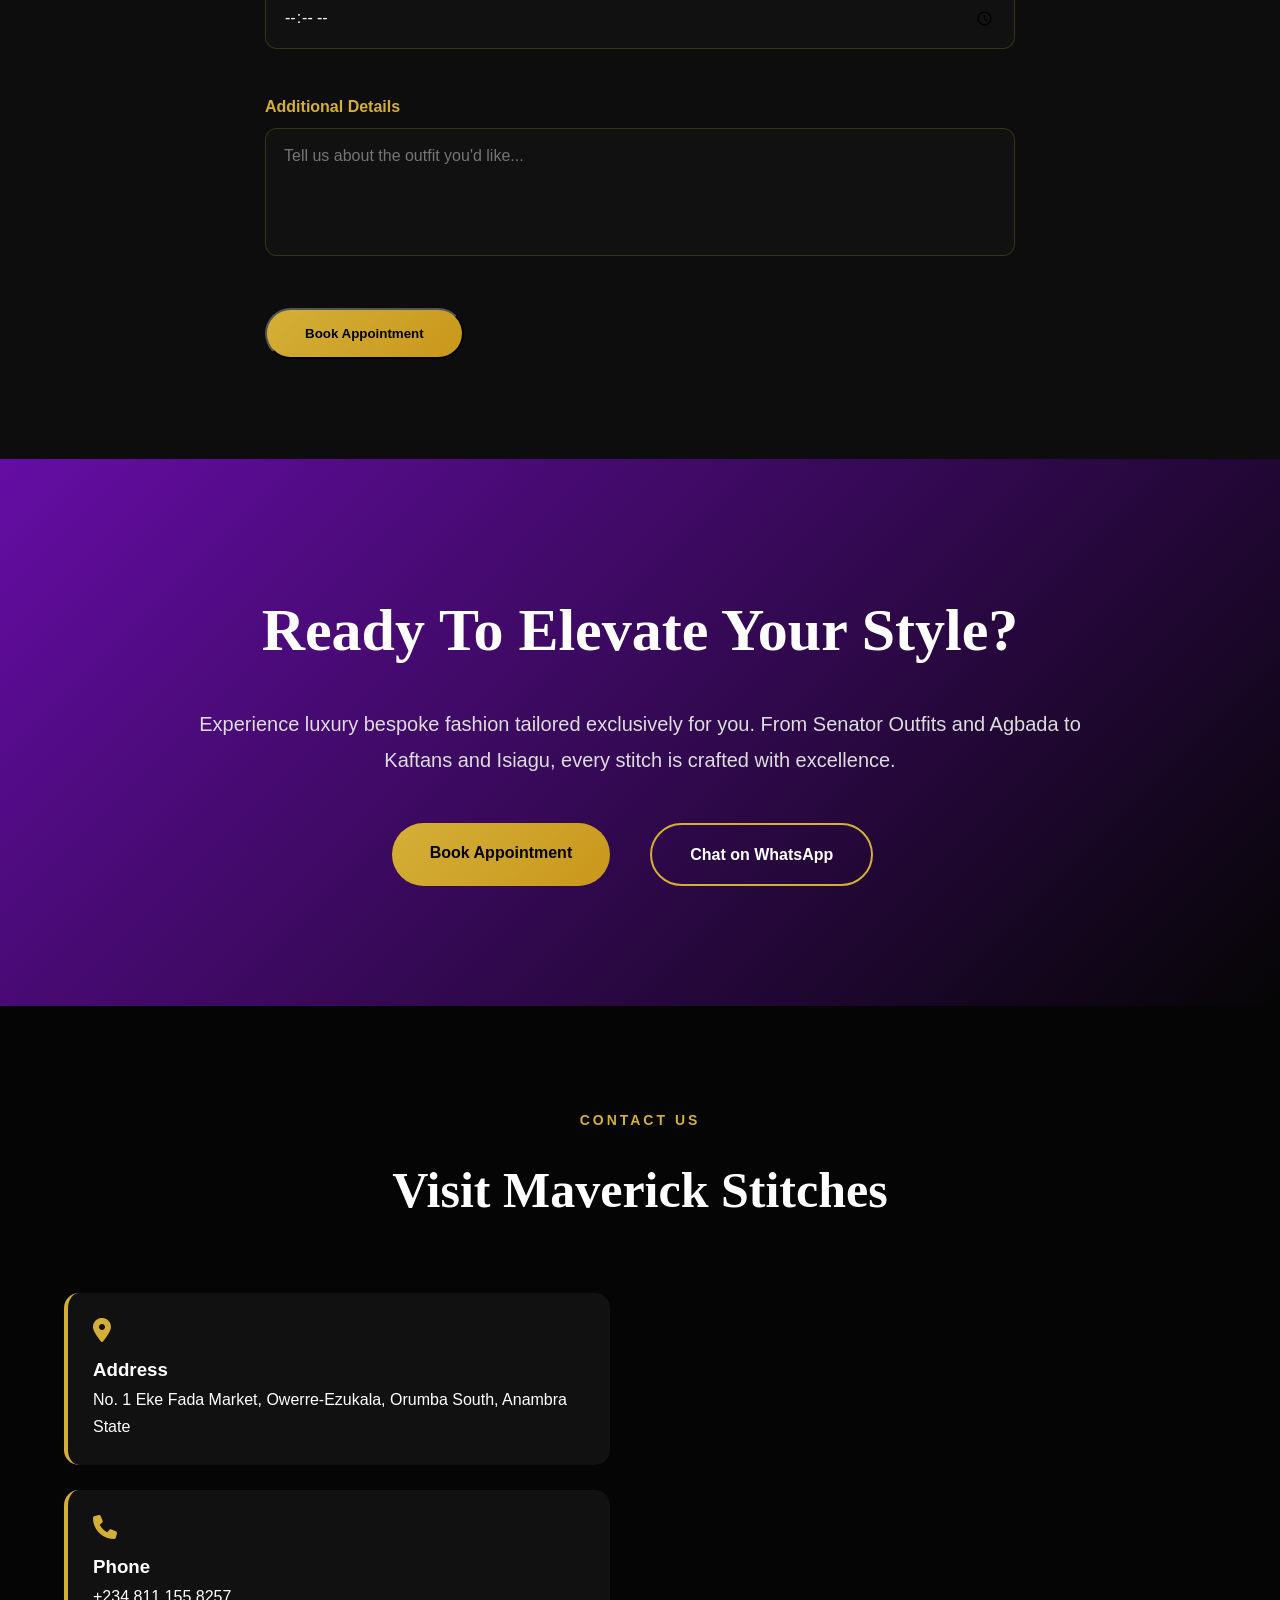
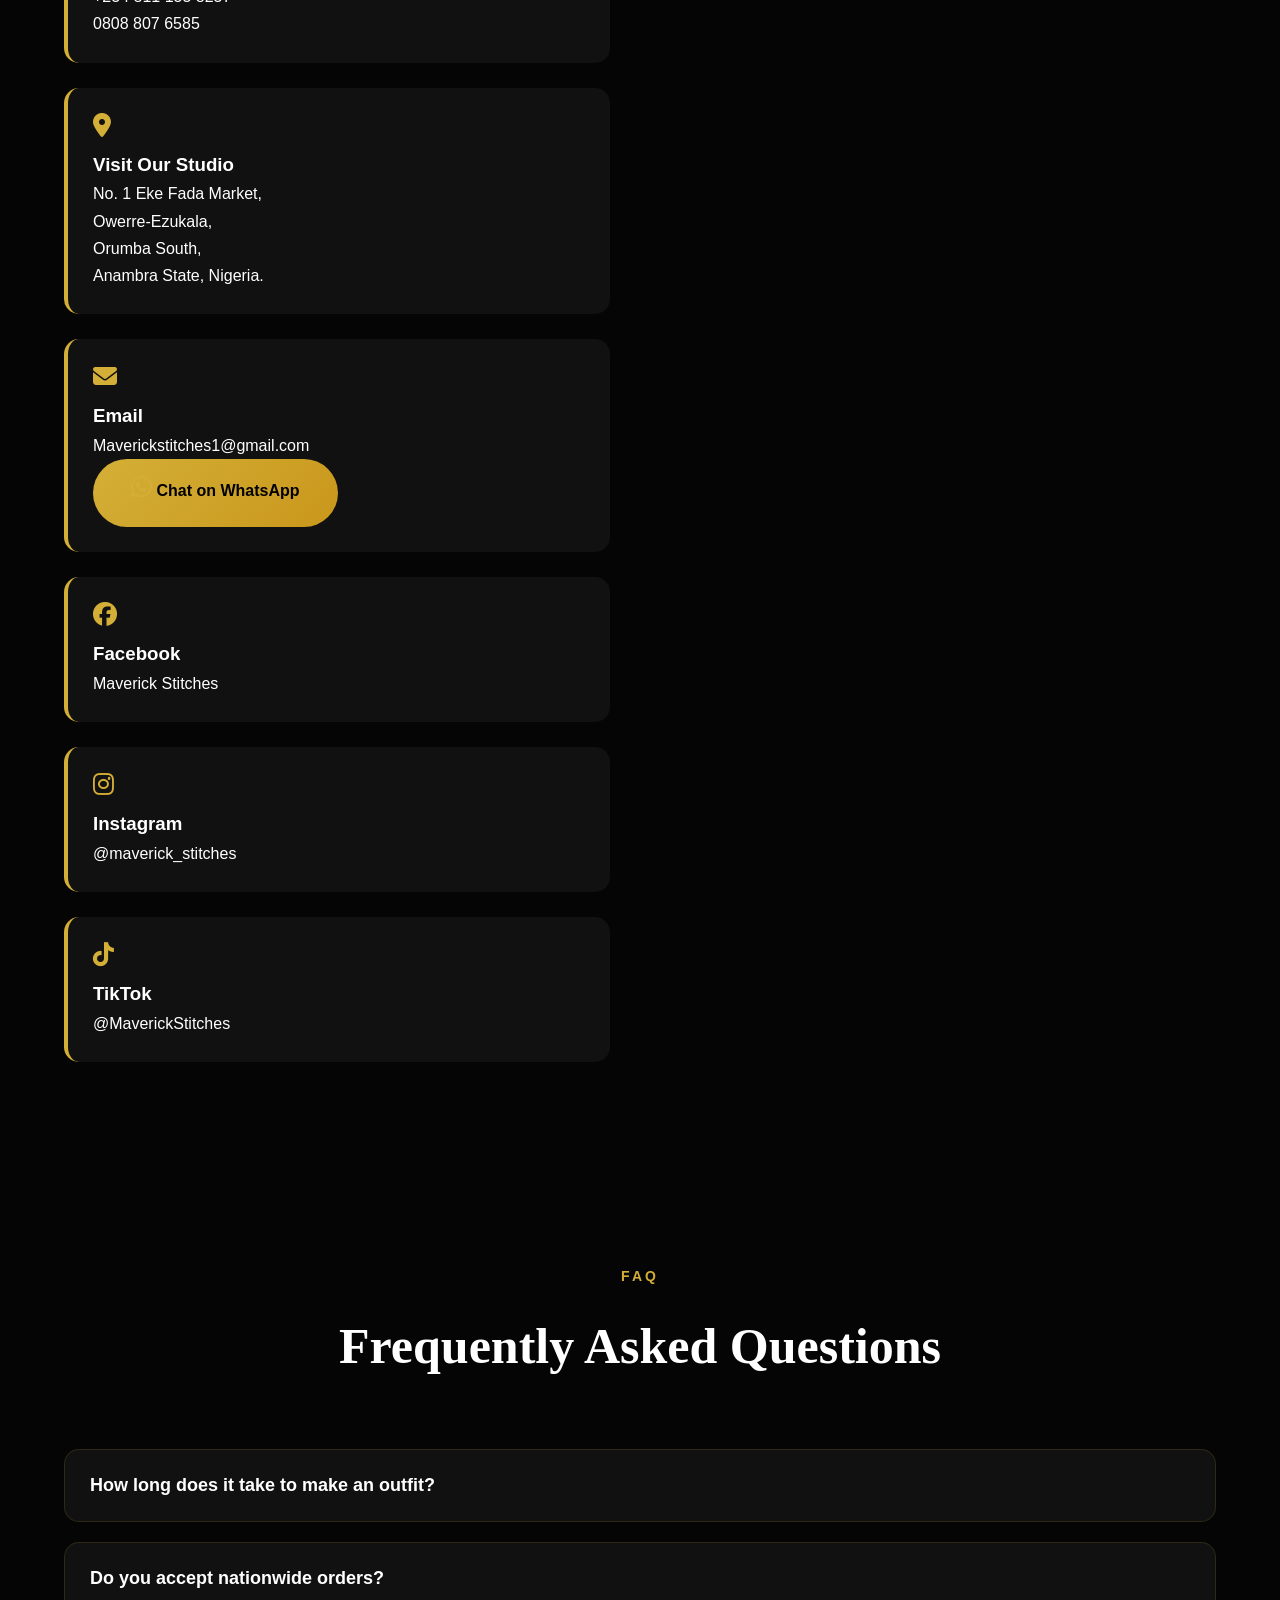
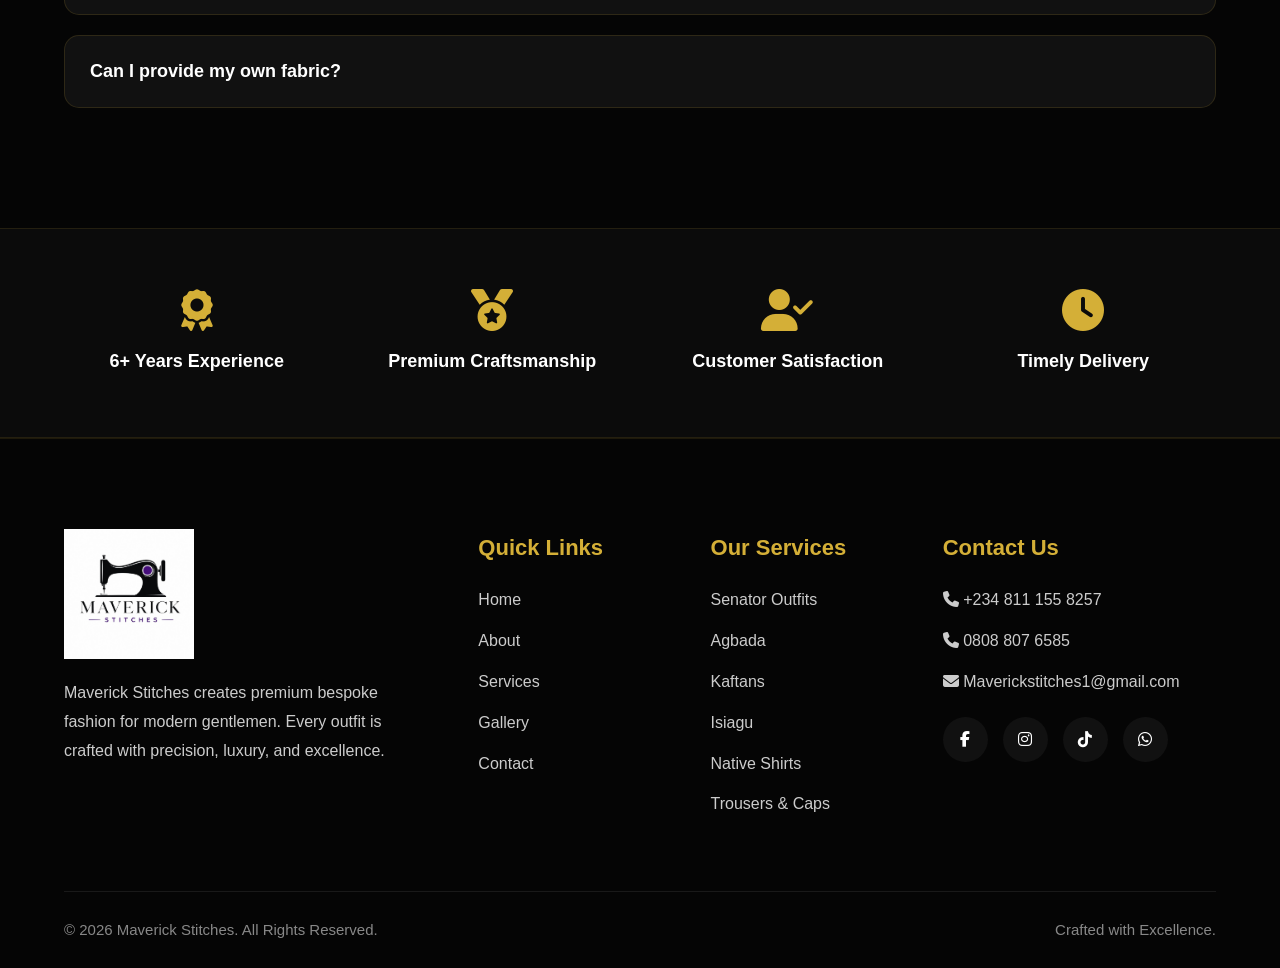
==== commit 31115e91: "Update index.html" ====
--- a/index.html
+++ b/index.html
@@ -32,9 +32,33 @@
 
 <link rel="stylesheet" href="css/style.css">
 
+<meta property="og:title" content="Maverick Stitches | Premium Bespoke Fashion">
+
+<meta property="og:description" content="Luxury Senator Outfits, Agbada, Kaftans, Isiagu, Native Shirts, Trousers and Caps.">
+
+<meta property="og:type" content="website">
+
+<meta property="og:image" content="images/logo.png">
+
+<!-- Google Analytics -->
+<script async src="https://www.googletagmanager.com/gtag/js?id=G-J5B5DRNYN4"></script>
+
+<script>
+window.dataLayer = window.dataLayer || [];
+
+function gtag(){
+    dataLayer.push(arguments);
+}
+
+gtag('js', new Date());
+
+gtag('config', 'G-J5B5DRNYN4');
+</script>
+
 </head>
 
 <body>
+
     <!-- ================= PRELOADER ================= -->
 
 <div id="preloader">
@@ -81,11 +105,19 @@
 
 <a href="#gallery">Gallery</a>
 
+<a href="#measurements">Measurements</a>
+
 <a href="#testimonials">Testimonials</a>
 
 <a href="#contact">Contact</a>
 
 </div>
+
+<button id="themeToggle" class="theme-toggle" aria-label="Toggle Theme">
+
+<i class="fas fa-moon"></i>
+
+</button>
 
 <div class="menu-btn">
 
@@ -674,6 +706,82 @@
 </div>
 
 </section>
+
+<!-- ================= MEASUREMENT GUIDE ================= -->
+
+<section id="measurements" class="measurements">
+
+<div class="container">
+
+<div class="section-title">
+
+<span>MEASUREMENT GUIDE</span>
+
+<h2>Take Accurate Measurements Like a Professional</h2>
+
+<p>
+Follow this guide to ensure your custom outfit fits perfectly.
+</p>
+
+</div>
+
+<div class="measurement-grid">
+
+<div class="measurement-card">
+
+    <div class="measurement-icon">
+        <i class="fas fa-ruler"></i>
+    </div>
+
+    <h3>Neck</h3>
+
+    <p>
+        Measure around the base of your neck comfortably.
+        Leave one finger space inside the tape.
+    </p>
+
+    <button class="measure-btn">
+        View Illustration
+    </button>
+
+</div>
+
+<div class="measurement-card">
+<i class="fas fa-user"></i>
+<h3>Chest</h3>
+<p>Measure around the fullest part of your chest while standing naturally.</p>
+</div>
+
+<div class="measurement-card">
+<i class="fas fa-person"></i>
+<h3>Shoulder</h3>
+<p>Measure from one shoulder edge to the other across your upper back.</p>
+</div>
+
+<div class="measurement-card">
+<i class="fas fa-hand"></i>
+<h3>Sleeve Length</h3>
+<p>Measure from your shoulder to your wrist with your arm slightly bent.</p>
+</div>
+
+<div class="measurement-card">
+<i class="fas fa-ruler-combined"></i>
+<h3>Waist</h3>
+<p>Measure around your natural waistline without holding your breath.</p>
+</div>
+
+<div class="measurement-card">
+<i class="fas fa-person-walking"></i>
+<h3>Trouser Length</h3>
+<p>Measure from the waist down to your desired trouser length.</p>
+</div>
+
+</div>
+
+</div>
+
+</section>
+
 <!-- ================= TESTIMONIALS ================= -->
 
 <section id="testimonials" class="testimonials">
@@ -1456,4 +1564,4 @@
 
 </body>
 
-</html>+</html>
--- a/css/style.css
+++ b/css/style.css
@@ -0,0 +1,2595 @@
+/*=========================================
+MAVERICK STITCHES
+PREMIUM LUXURY WEBSITE
+=========================================*/
+
+/*=============
+GOOGLE FONT
+=============*/
+
+@import url('https://fonts.googleapis.com/css2?family=Cormorant+Garamond:wght@500;600;700&family=Poppins:wght@300;400;500;600;700&display=swap');
+
+/*=============
+RESET
+=============*/
+
+*{
+margin:0;
+padding:0;
+box-sizing:border-box;
+scroll-behavior:smooth;
+}
+
+html{
+scroll-behavior:smooth;
+}
+
+body{
+
+font-family:'Poppins',sans-serif;
+
+background:#050505;
+
+color:#ffffff;
+
+line-height:1.7;
+
+overflow-x:hidden;
+
+}
+
+/*=============
+COLORS
+=============*/
+
+:root{
+
+--gold:#D4AF37;
+
+--purple:#6A0DAD;
+
+--black:#050505;
+
+--dark:#111111;
+
+--white:#ffffff;
+
+--gray:#d6d6d6;
+
+--shadow:0 20px 50px rgba(0,0,0,.35);
+
+}
+
+/*=============
+GENERAL
+=============*/
+
+img{
+
+width:100%;
+
+display:block;
+
+}
+
+a{
+
+text-decoration:none;
+
+color:inherit;
+
+}
+
+.container{
+
+width:min(1200px,90%);
+
+margin:auto;
+
+}
+
+section{
+
+padding:100px 0;
+
+}
+
+.section-title{
+
+text-align:center;
+
+margin-bottom:60px;
+
+}
+
+.section-title span{
+
+color:var(--gold);
+
+letter-spacing:3px;
+
+font-size:14px;
+
+font-weight:600;
+
+}
+
+.section-title h2{
+
+font-family:'Cormorant Garamond',serif;
+
+font-size:50px;
+
+margin-top:15px;
+
+margin-bottom:20px;
+
+}
+
+.section-title p{
+
+max-width:700px;
+
+margin:auto;
+
+color:#cccccc;
+
+}
+
+/*=============
+BUTTONS
+=============*/
+
+.btn,
+
+.btn-outline{
+
+display:inline-block;
+
+padding:16px 38px;
+
+border-radius:50px;
+
+font-weight:600;
+
+transition:.35s;
+
+margin-right:15px;
+
+}
+
+.btn{
+
+background:linear-gradient(135deg,var(--gold),#c9971b);
+
+color:#000;
+
+}
+
+.btn:hover{
+
+transform:translateY(-4px);
+
+box-shadow:0 15px 35px rgba(212,175,55,.35);
+
+}
+
+.btn-outline{
+
+border:2px solid var(--gold);
+
+color:white;
+
+}
+
+.btn-outline:hover{
+
+background:var(--gold);
+
+color:#000;
+
+}
+
+/*=============
+HEADER
+=============*/
+
+header{
+
+position:fixed;
+
+top:0;
+
+left:0;
+
+width:100%;
+
+z-index:9999;
+
+background:rgba(5,5,5,.35);
+
+backdrop-filter:blur(18px);
+
+-webkit-backdrop-filter:blur(18px);
+
+border-bottom:1px solid rgba(255,255,255,.08);
+
+transition:all .4s ease;
+
+}
+
+nav{
+
+display:flex;
+
+justify-content:space-between;
+
+align-items:center;
+
+padding:20px 0;
+
+}
+
+.logo img{
+
+height:70px;
+
+width:auto;
+
+transition:.4s ease;
+
+}
+
+.logo img:hover{
+
+transform:scale(1.08) rotate(-2deg);
+
+}
+
+.nav-links{
+
+display:flex;
+
+gap:35px;
+
+}
+
+.nav-links a{
+
+position:relative;
+
+font-weight:500;
+
+padding:8px 0;
+
+transition:.35s;
+
+color:white;
+
+}
+
+.nav-links a::after{
+
+content:"";
+
+position:absolute;
+
+left:0;
+
+bottom:-6px;
+
+width:0;
+
+height:2px;
+
+background:var(--gold);
+
+transition:.35s;
+
+}
+
+.nav-links a:hover::after,
+
+.nav-links a.active::after{
+
+width:100%;
+
+}
+
+.nav-links a:hover,
+
+.nav-links a.active{
+
+color:var(--gold);
+
+}
+
+/*=============
+HERO
+=============*/
+
+.hero{
+
+height:100vh;
+
+background:url("../images/hero1.jpg") center center/cover no-repeat;
+
+position:relative;
+
+display:flex;
+
+align-items:center;
+
+}
+
+.hero-overlay{
+
+position:absolute;
+
+inset:0;
+
+background:linear-gradient(to right,
+rgba(0,0,0,.85),
+rgba(0,0,0,.55));
+
+}
+
+.hero-content{
+
+position:relative;
+
+max-width:700px;
+
+padding-left:7%;
+
+z-index:5;
+
+}
+
+.hero-tag{
+
+display:inline-block;
+
+padding:10px 22px;
+
+background:rgba(212,175,55,.12);
+
+border:1px solid rgba(212,175,55,.25);
+
+border-radius:40px;
+
+margin-bottom:20px;
+
+color:var(--gold);
+
+}
+
+.hero h1{
+
+font-family:'Cormorant Garamond',serif;
+
+font-size:72px;
+
+line-height:1.05;
+
+margin-bottom:25px;
+
+}
+
+.hero p{
+
+font-size:18px;
+
+color:#dddddd;
+
+margin-bottom:35px;
+
+max-width:600px;
+
+}
+
+.hero-buttons{
+
+display:flex;
+
+flex-wrap:wrap;
+
+gap:20px;
+
+}
+/*=========================================
+STATISTICS
+=========================================*/
+
+.stats{
+
+background:#0d0d0d;
+
+padding:70px 0;
+
+}
+
+.stats-grid{
+
+display:grid;
+
+grid-template-columns:repeat(4,1fr);
+
+gap:30px;
+
+}
+
+.stat-card{
+
+background:#111;
+
+padding:40px 25px;
+
+border-radius:18px;
+
+text-align:center;
+
+border:1px solid rgba(212,175,55,.15);
+
+transition:.35s;
+
+box-shadow:var(--shadow);
+
+}
+
+.stat-card:hover{
+
+transform:translateY(-10px);
+
+border-color:var(--gold);
+
+}
+
+.stat-card h2{
+
+font-size:50px;
+
+font-family:'Cormorant Garamond',serif;
+
+color:var(--gold);
+
+margin-bottom:10px;
+
+}
+
+.stat-card p{
+
+color:#cccccc;
+
+font-size:16px;
+
+}
+
+
+
+/*=========================================
+ABOUT
+=========================================*/
+
+.about-grid{
+
+display:grid;
+
+grid-template-columns:1fr 1fr;
+
+gap:80px;
+
+align-items:center;
+
+}
+
+.about-image img{
+
+border-radius:20px;
+
+box-shadow:var(--shadow);
+
+}
+
+.about-content span{
+
+color:var(--gold);
+
+font-weight:600;
+
+letter-spacing:3px;
+
+}
+
+.about-content h2{
+
+font-size:48px;
+
+font-family:'Cormorant Garamond',serif;
+
+margin:20px 0;
+
+line-height:1.15;
+
+}
+
+.about-content p{
+
+color:#d2d2d2;
+
+margin-bottom:18px;
+
+}
+
+.about-features{
+
+display:grid;
+
+grid-template-columns:repeat(2,1fr);
+
+gap:18px;
+
+margin-top:35px;
+
+}
+
+.about-features div{
+
+background:#111;
+
+padding:18px;
+
+border-radius:12px;
+
+border-left:4px solid var(--gold);
+
+transition:.3s;
+
+}
+
+.about-features div:hover{
+
+transform:translateX(8px);
+
+}
+
+.about-features i{
+
+color:var(--gold);
+
+margin-right:10px;
+
+}
+
+
+
+/*=========================================
+WHY CHOOSE US
+=========================================*/
+
+.why-us{
+
+background:#0d0d0d;
+
+}
+
+.why-grid{
+
+display:grid;
+
+grid-template-columns:repeat(5,1fr);
+
+gap:25px;
+
+}
+
+.why-card{
+
+background:#111;
+
+padding:35px 25px;
+
+text-align:center;
+
+border-radius:18px;
+
+transition:.35s;
+
+border:1px solid rgba(212,175,55,.15);
+
+box-shadow:var(--shadow);
+
+}
+
+.why-card:hover{
+
+transform:translateY(-12px);
+
+border-color:var(--gold);
+
+}
+
+.why-card i{
+
+font-size:42px;
+
+color:var(--gold);
+
+margin-bottom:20px;
+
+}
+
+.why-card h3{
+
+margin-bottom:15px;
+
+font-size:22px;
+
+}
+
+.why-card p{
+
+color:#cfcfcf;
+
+font-size:15px;
+
+}
+
+
+
+/*=========================================
+SERVICES
+=========================================*/
+
+.services-grid{
+
+display:grid;
+
+grid-template-columns:repeat(3,1fr);
+
+gap:30px;
+
+}
+
+.service-card{
+
+background:#111;
+
+padding:45px 30px;
+
+border-radius:18px;
+
+text-align:center;
+
+transition:.35s;
+
+border:1px solid rgba(212,175,55,.15);
+
+box-shadow:var(--shadow);
+
+}
+
+.service-card:hover{
+
+transform:translateY(-12px);
+
+border-color:var(--gold);
+
+}
+
+.service-card i{
+
+font-size:52px;
+
+margin-bottom:22px;
+
+color:var(--gold);
+
+}
+
+.service-card h3{
+
+font-size:24px;
+
+margin-bottom:15px;
+
+font-family:'Cormorant Garamond',serif;
+
+}
+
+.service-card p{
+
+color:#cccccc;
+
+}
+
+
+
+/*=========================================
+PREMIUM HOVER
+=========================================*/
+
+.service-card,
+
+.stat-card,
+
+.why-card{
+
+transition:all .35s ease;
+
+}
+
+.service-card:hover,
+
+.stat-card:hover,
+
+.why-card:hover{
+
+box-shadow:0 30px 60px rgba(0,0,0,.45);
+
+}
+/*=========================================
+GALLERY
+=========================================*/
+
+.gallery{
+
+background:#0d0d0d;
+
+}
+
+.gallery-filter{
+
+display:flex;
+
+justify-content:center;
+
+flex-wrap:wrap;
+
+gap:15px;
+
+margin-bottom:50px;
+
+}
+
+.gallery-filter button{
+
+padding:12px 28px;
+
+border:none;
+
+border-radius:30px;
+
+background:#111;
+
+color:#fff;
+
+cursor:pointer;
+
+font-weight:600;
+
+transition:.35s;
+
+border:1px solid rgba(212,175,55,.2);
+
+}
+
+.gallery-filter button:hover,
+
+.gallery-filter button.active{
+
+background:var(--gold);
+
+color:#000;
+
+}
+
+.gallery-grid{
+
+display:grid;
+
+grid-template-columns:repeat(4,1fr);
+
+gap:25px;
+
+}
+
+.gallery-item{
+
+position:relative;
+
+overflow:hidden;
+
+border-radius:18px;
+
+cursor:pointer;
+
+box-shadow:var(--shadow);
+
+transition:.4s;
+
+animation:fadeUp .5s;
+
+}
+
+.gallery-item img{
+
+width:100%;
+
+height:420px;
+
+object-fit:cover;
+
+transition:.6s;
+
+}
+
+.gallery-item:hover img{
+
+transform:scale(1.12);
+
+}
+
+.gallery-overlay{
+
+position:absolute;
+
+left:0;
+
+bottom:0;
+
+width:100%;
+
+padding:25px;
+
+background:linear-gradient(transparent,rgba(0,0,0,.92));
+
+color:white;
+
+transform:translateY(100%);
+
+transition:.4s;
+
+}
+
+.gallery-item:hover .gallery-overlay{
+
+transform:translateY(0);
+
+}
+
+.gallery-overlay h3{
+
+font-size:28px;
+
+font-family:'Cormorant Garamond',serif;
+
+margin-bottom:8px;
+
+color:var(--gold);
+
+}
+
+.gallery-overlay p{
+
+font-size:15px;
+
+}
+
+
+
+/*=========================================
+TESTIMONIALS
+=========================================*/
+
+/*=========================================
+TESTIMONIALS
+=========================================*/
+
+.testimonials{
+
+background:#0b0b0b;
+
+}
+
+.testimonial-grid{
+
+display:grid;
+
+grid-template-columns:repeat(3,1fr);
+
+gap:30px;
+
+}
+
+.testimonial-card{
+
+background:#111;
+
+padding:35px;
+
+border-radius:20px;
+
+border:1px solid rgba(212,175,55,.15);
+
+transition:.35s;
+
+box-shadow:var(--shadow);
+
+}
+
+.testimonial-card:hover{
+
+transform:translateY(-12px);
+
+border-color:var(--gold);
+
+}
+
+.stars{
+
+color:var(--gold);
+
+font-size:22px;
+
+margin-bottom:20px;
+
+}
+
+.testimonial-text{
+
+font-style:italic;
+
+color:#dddddd;
+
+line-height:1.8;
+
+margin-bottom:30px;
+
+}
+
+.client{
+
+display:flex;
+
+align-items:center;
+
+gap:18px;
+
+}
+
+.client img{
+
+width:65px;
+
+height:65px;
+
+border-radius:50%;
+
+object-fit:cover;
+
+border:2px solid var(--gold);
+
+}
+
+.client h4{
+
+margin-bottom:5px;
+
+}
+
+.client span{
+
+color:#bbbbbb;
+
+font-size:14px;
+
+}
+
+
+
+/*=========================================
+APPOINTMENT
+=========================================*/
+
+.appointment{
+
+background:#0d0d0d;
+
+}
+
+#appointmentForm{
+
+max-width:750px;
+
+margin:auto;
+
+display:flex;
+
+flex-direction:column;
+
+gap:22px;
+
+}
+
+#appointmentForm input,
+
+#appointmentForm select,
+
+#appointmentForm textarea{
+
+padding:18px;
+
+border-radius:12px;
+
+border:1px solid rgba(212,175,55,.2);
+
+background:#111;
+
+color:white;
+
+font-size:16px;
+
+font-family:'Poppins',sans-serif;
+
+transition:.3s;
+
+}
+
+#appointmentForm input:focus,
+
+#appointmentForm select:focus,
+
+#appointmentForm textarea:focus{
+
+outline:none;
+
+border-color:var(--gold);
+
+box-shadow:0 0 15px rgba(212,175,55,.2);
+
+}
+
+#appointmentForm textarea{
+
+resize:none;
+
+}
+
+#appointmentForm button{
+
+align-self:flex-start;
+
+}
+
+
+
+/*=========================================
+CONTACT
+=========================================*/
+
+.contact-grid{
+
+display:grid;
+
+grid-template-columns:1fr 1fr;
+
+gap:60px;
+
+align-items:start;
+
+}
+
+.contact-info{
+
+display:grid;
+
+gap:25px;
+
+}
+
+.contact-info div{
+
+background:#111;
+
+padding:25px;
+
+border-radius:15px;
+
+border-left:4px solid var(--gold);
+
+transition:.35s;
+
+}
+
+.contact-info div:hover{
+
+transform:translateX(10px);
+
+}
+
+.contact-info i{
+
+font-size:24px;
+
+color:var(--gold);
+
+margin-bottom:12px;
+
+}
+
+.map iframe{
+
+width:100%;
+
+height:100%;
+
+min-height:500px;
+
+border:none;
+
+border-radius:18px;
+
+box-shadow:var(--shadow);
+
+}
+/*=========================================
+FAQ
+=========================================*/
+
+.faq{
+
+background:#050505;
+
+}
+
+.faq-item{
+
+background:#111;
+
+margin-bottom:20px;
+
+border-radius:15px;
+
+overflow:hidden;
+
+border:1px solid rgba(212,175,55,.15);
+
+}
+
+.faq-question{
+
+width:100%;
+
+padding:25px;
+
+background:none;
+
+border:none;
+
+color:#fff;
+
+font-size:18px;
+
+font-weight:600;
+
+cursor:pointer;
+
+display:flex;
+
+justify-content:space-between;
+
+align-items:center;
+
+text-align:left;
+
+transition:.3s;
+
+}
+
+.faq-question:hover{
+
+color:var(--gold);
+
+}
+
+.faq-answer{
+
+max-height:0;
+
+overflow:hidden;
+
+transition:max-height .4s ease;
+
+background:#181818;
+
+}
+
+.faq-answer p{
+
+padding:25px;
+
+color:#ddd;
+
+}
+
+
+/*=========================================
+TRUST STRIP
+=========================================*/
+
+.trust-strip{
+
+padding:60px 0;
+
+background:#0b0b0b;
+
+border-top:1px solid rgba(212,175,55,.12);
+
+border-bottom:1px solid rgba(212,175,55,.12);
+
+}
+
+.trust-grid{
+
+display:grid;
+
+grid-template-columns:repeat(4,1fr);
+
+gap:30px;
+
+text-align:center;
+
+}
+
+.trust-item i{
+
+font-size:42px;
+
+color:var(--gold);
+
+margin-bottom:15px;
+
+}
+
+.trust-item h3{
+
+font-size:18px;
+
+color:#fff;
+
+}
+
+/*=========================================
+404 PAGE
+=========================================*/
+
+.error-page{
+
+background:#050505;
+
+color:#fff;
+
+}
+
+.error-404{
+
+min-height:100vh;
+
+display:flex;
+
+justify-content:center;
+
+align-items:center;
+
+text-align:center;
+
+padding:40px;
+
+}
+
+.error-logo{
+
+width:140px;
+
+margin-bottom:30px;
+
+animation:logoFloat 3s ease-in-out infinite;
+
+}
+
+.error-404 h1{
+
+font-family:'Cormorant Garamond',serif;
+
+font-size:170px;
+
+line-height:1;
+
+color:var(--gold);
+
+margin-bottom:10px;
+
+}
+
+.error-404 h2{
+
+font-size:42px;
+
+margin-bottom:20px;
+
+}
+
+.error-404 p{
+
+max-width:650px;
+
+margin:auto;
+
+color:#cccccc;
+
+line-height:1.8;
+
+margin-bottom:45px;
+
+}
+
+.error-buttons{
+
+display:flex;
+
+justify-content:center;
+
+gap:20px;
+
+flex-wrap:wrap;
+.error-404 h1{
+
+font-size:110px;
+
+}
+
+.error-404 h2{
+
+font-size:32px;
+
+}
+
+.error-buttons{
+
+flex-direction:column;
+
+align-items:center;
+
+}
+
+}
+@media(max-width:768px){
+
+.trust-grid{
+
+grid-template-columns:repeat(2,1fr);
+
+}
+
+}
+
+/*=========================================
+FOOTER
+=========================================*/
+
+footer{
+
+background:#050505;
+
+padding:90px 0 25px;
+
+border-top:1px solid rgba(212,175,55,.12);
+
+}
+
+.footer-grid{
+
+display:grid;
+
+grid-template-columns:2fr 1fr 1fr 1.5fr;
+
+gap:50px;
+
+}
+
+.footer-logo{
+
+width:130px;
+
+margin-bottom:20px;
+
+}
+
+.footer-column h3{
+
+margin-bottom:20px;
+
+color:var(--gold);
+
+font-size:22px;
+
+}
+
+.footer-column p,
+.footer-column li{
+
+color:#ccc;
+
+margin-bottom:12px;
+
+line-height:1.8;
+
+}
+
+.footer-column ul{
+
+list-style:none;
+
+padding:0;
+
+}
+
+.footer-column a{
+
+color:#ccc;
+
+text-decoration:none;
+
+transition:.3s;
+
+}
+
+.footer-column a:hover{
+
+color:var(--gold);
+
+padding-left:6px;
+
+}
+
+.footer-social{
+
+display:flex;
+
+gap:15px;
+
+margin-top:20px;
+
+}
+
+.footer-social a{
+
+width:45px;
+
+height:45px;
+
+border-radius:50%;
+
+background:#111;
+
+display:flex;
+
+justify-content:center;
+
+align-items:center;
+
+color:white;
+
+transition:.35s;
+
+}
+
+.footer-social a:hover{
+
+background:var(--gold);
+
+color:#000;
+
+transform:translateY(-6px);
+
+}
+
+.footer-bottom{
+
+margin-top:60px;
+
+padding-top:25px;
+
+border-top:1px solid rgba(255,255,255,.08);
+
+display:flex;
+
+justify-content:space-between;
+
+flex-wrap:wrap;
+
+gap:15px;
+
+color:#888;
+
+font-size:15px;
+
+}
+
+
+
+/*=========================================
+FLOATING WHATSAPP
+=========================================*/
+
+.floating-whatsapp{
+
+position:fixed;
+
+right:25px;
+
+bottom:25px;
+
+width:70px;
+
+height:70px;
+
+background:#25D366;
+
+border-radius:50%;
+
+display:flex;
+
+justify-content:center;
+
+align-items:center;
+
+font-size:38px;
+
+color:#fff;
+
+text-decoration:none;
+
+box-shadow:0 12px 30px rgba(37,211,102,.45);
+
+z-index:99999;
+
+animation:whatsappPulse 2s infinite;
+
+transition:.35s;
+
+}
+
+.floating-whatsapp:hover{
+
+transform:scale(1.12);
+
+background:#1EBE5D;
+
+}
+
+@keyframes whatsappPulse{
+
+0%{
+
+box-shadow:0 0 0 0 rgba(37,211,102,.7);
+
+}
+
+70%{
+
+box-shadow:0 0 0 20px rgba(37,211,102,0);
+
+}
+
+100%{
+
+box-shadow:0 0 0 0 rgba(37,211,102,0);
+
+}
+
+}
+
+
+
+/*=========================================
+BACK TO TOP
+=========================================*/
+
+.back-to-top{
+
+position:fixed;
+
+bottom:105px;
+
+right:25px;
+
+width:55px;
+
+height:55px;
+
+border-radius:50%;
+
+background:var(--gold);
+
+color:#000;
+
+display:flex;
+
+justify-content:center;
+
+align-items:center;
+
+font-size:22px;
+
+box-shadow:0 10px 25px rgba(212,175,55,.3);
+
+transition:.3s;
+
+z-index:9998;
+
+}
+
+.back-to-top:hover{
+
+transform:translateY(-6px);
+
+}
+
+
+
+/*=========================================
+LIGHTBOX
+=========================================*/
+
+.lightbox{
+
+position:fixed;
+
+left:0;
+
+top:0;
+
+width:100%;
+
+height:100%;
+
+display:none;
+
+justify-content:center;
+
+align-items:center;
+
+background:rgba(0,0,0,.95);
+
+z-index:10000;
+
+padding:30px;
+
+}
+
+.lightbox img{
+
+max-width:90%;
+
+max-height:90%;
+
+border-radius:15px;
+
+}
+
+.close-lightbox{
+
+position:absolute;
+
+top:30px;
+
+right:40px;
+
+font-size:45px;
+
+color:white;
+
+cursor:pointer;
+
+}
+
+
+
+/*=========================================
+SCROLLBAR
+=========================================*/
+
+::-webkit-scrollbar{
+
+width:10px;
+
+}
+
+::-webkit-scrollbar-track{
+
+background:#111;
+
+}
+
+::-webkit-scrollbar-thumb{
+
+background:var(--gold);
+
+border-radius:20px;
+
+}
+
+
+
+/*=========================================
+RESPONSIVE
+=========================================*/
+
+@media(max-width:992px){
+
+.hero h1{
+
+font-size:52px;
+
+}
+
+.about-grid,
+
+.contact-grid,
+
+.footer-grid{
+
+grid-template-columns:1fr;
+
+}
+
+.stats-grid{
+
+grid-template-columns:repeat(2,1fr);
+
+}
+
+.services-grid{
+
+grid-template-columns:repeat(2,1fr);
+
+}
+
+.gallery-grid{
+
+grid-template-columns:repeat(2,1fr);
+
+}
+
+.why-grid{
+
+grid-template-columns:repeat(2,1fr);
+
+}
+
+.testimonial-grid{
+
+grid-template-columns:1fr;
+
+}
+
+}
+
+/*=========================================
+FORM STYLING
+=========================================*/
+
+.form-group{
+
+margin-bottom:22px;
+
+}
+
+.form-group label{
+
+display:block;
+
+margin-bottom:8px;
+
+font-weight:600;
+
+color:var(--gold);
+
+}
+
+.form-group input,
+.form-group select,
+.form-group textarea{
+
+width:100%;
+
+padding:15px;
+
+border:1px solid rgba(212,175,55,.25);
+
+border-radius:10px;
+
+background:#111;
+
+color:#fff;
+
+font-size:16px;
+
+outline:none;
+
+transition:.3s;
+
+}
+
+.form-group input:focus,
+.form-group select:focus,
+.form-group textarea:focus{
+
+border-color:var(--gold);
+
+box-shadow:0 0 10px rgba(212,175,55,.2);
+
+}
+
+@media(max-width:768px){
+
+.nav-links{
+
+display:none;
+
+}
+
+.menu-btn{
+
+display:block;
+
+}
+
+.hero{
+
+text-align:center;
+
+}
+
+.hero-content{
+
+padding:0 25px;
+
+}
+
+.hero h1{
+
+font-size:42px;
+
+}
+
+.hero-buttons{
+
+justify-content:center;
+
+}
+
+.stats-grid,
+
+.services-grid,
+
+.gallery-grid,
+
+.why-grid{
+
+grid-template-columns:1fr;
+
+}
+
+.section-title h2{
+
+font-size:38px;
+
+}
+
+.about-features{
+
+grid-template-columns:1fr;
+
+}
+
+.footer-grid{
+
+text-align:center;
+
+}
+.floating-whatsapp{
+
+width:60px;
+
+height:60px;
+
+font-size:32px;
+
+right:18px;
+
+bottom:18px;
+
+}
+.cta h2{
+
+font-size:40px;
+
+}
+
+.cta p{
+
+font-size:17px;
+
+}
+.testimonial-grid{
+
+grid-template-columns:1fr;
+
+}
+.footer-grid{
+
+grid-template-columns:1fr;
+
+text-align:center;
+
+}
+
+.footer-social{
+
+justify-content:center;
+
+}
+
+.footer-bottom{
+
+flex-direction:column;
+
+text-align:center;
+
+}
+
+}
+/* Mobile Navigation */
+
+.nav-links.show{
+
+display:flex !important;
+
+flex-direction:column;
+
+position:absolute;
+
+top:90px;
+
+left:0;
+
+width:100%;
+
+background:#050505;
+
+padding:30px;
+
+gap:25px;
+
+text-align:center;
+
+box-shadow:0 20px 40px rgba(0,0,0,.35);
+
+}
+
+.nav-links a.active{
+
+color:var(--gold);
+
+}
+@keyframes fadeUp{
+
+from{
+
+opacity:0;
+
+transform:translateY(25px);
+
+}
+
+to{
+
+opacity:1;
+
+transform:translateY(0);
+
+}
+
+}
+/*=========================================
+SCROLL PROGRESS BAR
+=========================================*/
+
+#progressBar{
+
+position:fixed;
+
+top:0;
+
+left:0;
+
+height:4px;
+
+width:0%;
+
+background:linear-gradient(to right,#D4AF37,#6A0DAD);
+
+z-index:100000;
+
+}
+/*=========================================
+SCROLL REVEAL
+=========================================*/
+
+.section-title,
+.service-card,
+.why-card,
+.gallery-item,
+.testimonial-card,
+.stat-card,
+.about-image,
+.about-content,
+.contact-info div{
+
+opacity:0;
+
+transform:translateY(50px);
+
+transition:all .8s ease;
+
+}
+
+.revealed{
+
+opacity:1 !important;
+
+transform:translateY(0) !important;
+
+}
+
+
+
+/*=========================================
+IMAGE HOVER
+=========================================*/
+
+img{
+
+transition:.5s;
+
+}
+
+.gallery-item:hover img,
+.about-image:hover img{
+
+transform:scale(1.05);
+
+}
+
+
+
+/*=========================================
+TEXT SELECTION
+=========================================*/
+
+::selection{
+
+background:#D4AF37;
+
+color:#000;
+
+}
+/*=========================================
+HERO SOCIAL ICONS
+=========================================*/
+
+.hero-social{
+
+display:flex;
+
+gap:20px;
+
+margin-top:40px;
+
+}
+
+.hero-social a{
+
+width:55px;
+
+height:55px;
+
+display:flex;
+
+justify-content:center;
+
+align-items:center;
+
+border:2px solid rgba(212,175,55,.35);
+
+border-radius:50%;
+
+font-size:22px;
+
+color:white;
+
+transition:.35s;
+
+}
+
+.hero-social a:hover{
+
+background:var(--gold);
+
+color:#000;
+
+transform:translateY(-8px);
+
+box-shadow:0 12px 25px rgba(212,175,55,.35);
+
+}
+/*=========================================
+PRELOADER
+=========================================*/
+
+#preloader{
+
+position:fixed;
+
+top:0;
+
+left:0;
+
+width:100%;
+
+height:100vh;
+
+background:#050505;
+
+display:flex;
+
+justify-content:center;
+
+align-items:center;
+
+z-index:999999;
+
+transition:opacity .8s ease,
+visibility .8s ease;
+
+}
+
+#preloader.hide{
+
+opacity:0;
+
+visibility:hidden;
+
+}
+
+.loader-content{
+
+text-align:center;
+
+}
+
+.loader-logo{
+
+width:130px;
+
+margin:auto;
+
+margin-bottom:25px;
+
+animation:logoFloat 2s ease-in-out infinite;
+
+}
+
+.loader-content h1{
+
+font-family:'Cormorant Garamond',serif;
+
+font-size:48px;
+
+letter-spacing:4px;
+
+color:var(--gold);
+
+margin-bottom:10px;
+
+}
+
+.loader-content p{
+
+color:#ddd;
+
+margin-bottom:35px;
+
+font-size:18px;
+
+letter-spacing:2px;
+
+}
+
+.loader-line{
+
+width:220px;
+
+height:4px;
+
+background:#222;
+
+margin:auto;
+
+border-radius:30px;
+
+overflow:hidden;
+
+}
+
+.loader-line span{
+
+display:block;
+
+width:40%;
+
+height:100%;
+
+background:linear-gradient(90deg,var(--gold),var(--purple));
+
+animation:loading 1.5s linear infinite;
+
+}
+
+@keyframes loading{
+
+0%{
+
+transform:translateX(-120%);
+
+}
+
+100%{
+
+transform:translateX(350%);
+
+}
+
+}
+
+@keyframes logoFloat{
+
+0%{
+
+transform:translateY(0);
+
+}
+
+50%{
+
+transform:translateY(-12px);
+
+}
+
+100%{
+
+transform:translateY(0);
+
+}
+
+}
+/*=========================================
+CALL TO ACTION
+=========================================*/
+
+.cta{
+
+padding:120px 0;
+
+background:linear-gradient(
+135deg,
+rgba(106,13,173,.95),
+rgba(5,5,5,.95)
+);
+
+text-align:center;
+
+}
+
+.cta-content{
+
+max-width:900px;
+
+margin:auto;
+
+}
+
+.cta h2{
+
+font-family:'Cormorant Garamond',serif;
+
+font-size:60px;
+
+margin-bottom:25px;
+
+color:#fff;
+
+}
+
+.cta p{
+
+font-size:20px;
+
+color:#dddddd;
+
+line-height:1.8;
+
+margin-bottom:45px;
+
+}
+
+.cta-buttons{
+
+display:flex;
+
+justify-content:center;
+
+gap:25px;
+
+flex-wrap:wrap;
+
+}
+
+/*========================================
+MEASUREMENT GUIDE
+========================================*/
+
+.measurements{
+    padding:100px 0;
+    background:#111;
+}
+
+.measurement-grid{
+    display:grid;
+    grid-template-columns:repeat(auto-fit,minmax(260px,1fr));
+    gap:30px;
+    margin-top:60px;
+}
+
+.measurement-card{
+    background:#181818;
+    padding:35px;
+    border-radius:18px;
+    text-align:center;
+    transition:.4s;
+    border:1px solid rgba(255,215,0,.15);
+}
+
+.measurement-card:hover{
+    transform:translateY(-10px);
+    border-color:#d4af37;
+    box-shadow:0 15px 40px rgba(212,175,55,.25);
+}
+
+.measurement-card i{
+    font-size:45px;
+    color:#d4af37;
+    margin-bottom:20px;
+}
+
+.measurement-card h3{
+    color:#fff;
+    margin-bottom:15px;
+    font-size:24px;
+}
+
+.measurement-card p{
+    color:#cfcfcf;
+    line-height:1.8;
+}
+
+.measure-btn{
+
+    margin-top:20px;
+
+    background:#d4af37;
+
+    color:#111;
+
+    border:none;
+
+    padding:12px 25px;
+
+    border-radius:30px;
+
+    cursor:pointer;
+
+    font-weight:600;
+
+    transition:.35s;
+
+}
+
+.measure-btn:hover{
+
+    background:#fff;
+
+    transform:scale(1.05);
+
+}
+
+/*==================================
+THEME TOGGLE
+==================================*/
+
+.theme-toggle{
+
+    width:48px;
+
+    height:48px;
+
+    border:none;
+
+    border-radius:50%;
+
+    cursor:pointer;
+
+    background:#d4af37;
+
+    color:#111;
+
+    font-size:20px;
+
+    transition:.35s;
+
+    display:flex;
+
+    align-items:center;
+
+    justify-content:center;
+
+}
+
+.theme-toggle:hover{
+
+    transform:rotate(180deg);
+
+    box-shadow:0 10px 25px rgba(212,175,55,.35);
+
+}
+
+/*==================================
+LIGHT THEME
+==================================*/
+
+body{
+
+    transition:background .4s,color .4s;
+
+}
+
+body.light-theme{
+
+    background:#f7f7f7;
+
+    color:#222;
+
+}
+
+/* Sections */
+
+body.light-theme header{
+
+    background:#ffffff;
+
+}
+
+body.light-theme .hero{
+
+    background:#f7f7f7;
+
+}
+
+body.light-theme .stats,
+
+body.light-theme .about,
+
+body.light-theme .services,
+
+body.light-theme .gallery,
+
+body.light-theme .testimonials,
+
+body.light-theme .appointment,
+
+body.light-theme .contact,
+
+body.light-theme .faq,
+
+body.light-theme footer,
+
+body.light-theme .measurements,
+
+body.light-theme .why-us,
+
+body.light-theme .cta,
+
+body.light-theme .trust-strip{
+
+    background:#ffffff;
+
+}
+
+/* Cards */
+
+body.light-theme .service-card,
+
+body.light-theme .stat-card,
+
+body.light-theme .gallery-item,
+
+body.light-theme .testimonial-card,
+
+body.light-theme .faq-item,
+
+body.light-theme .measurement-card,
+
+body.light-theme .why-card{
+
+    background:#ffffff;
+
+    color:#222;
+
+    border:1px solid #e5e5e5;
+
+}
+
+/* Headings */
+
+body.light-theme h1,
+
+body.light-theme h2,
+
+body.light-theme h3,
+
+body.light-theme h4{
+
+    color:#111;
+
+}
+
+/* Paragraphs */
+
+body.light-theme p,
+
+body.light-theme span,
+
+body.light-theme li,
+
+body.light-theme a{
+
+    color:#444;
+
+}
+
+/* Navigation */
+
+body.light-theme .nav-links a{
+
+    color:#111;
+
+}
+
+body.light-theme .nav-links a:hover{
+
+    color:#d4af37;
+
+}
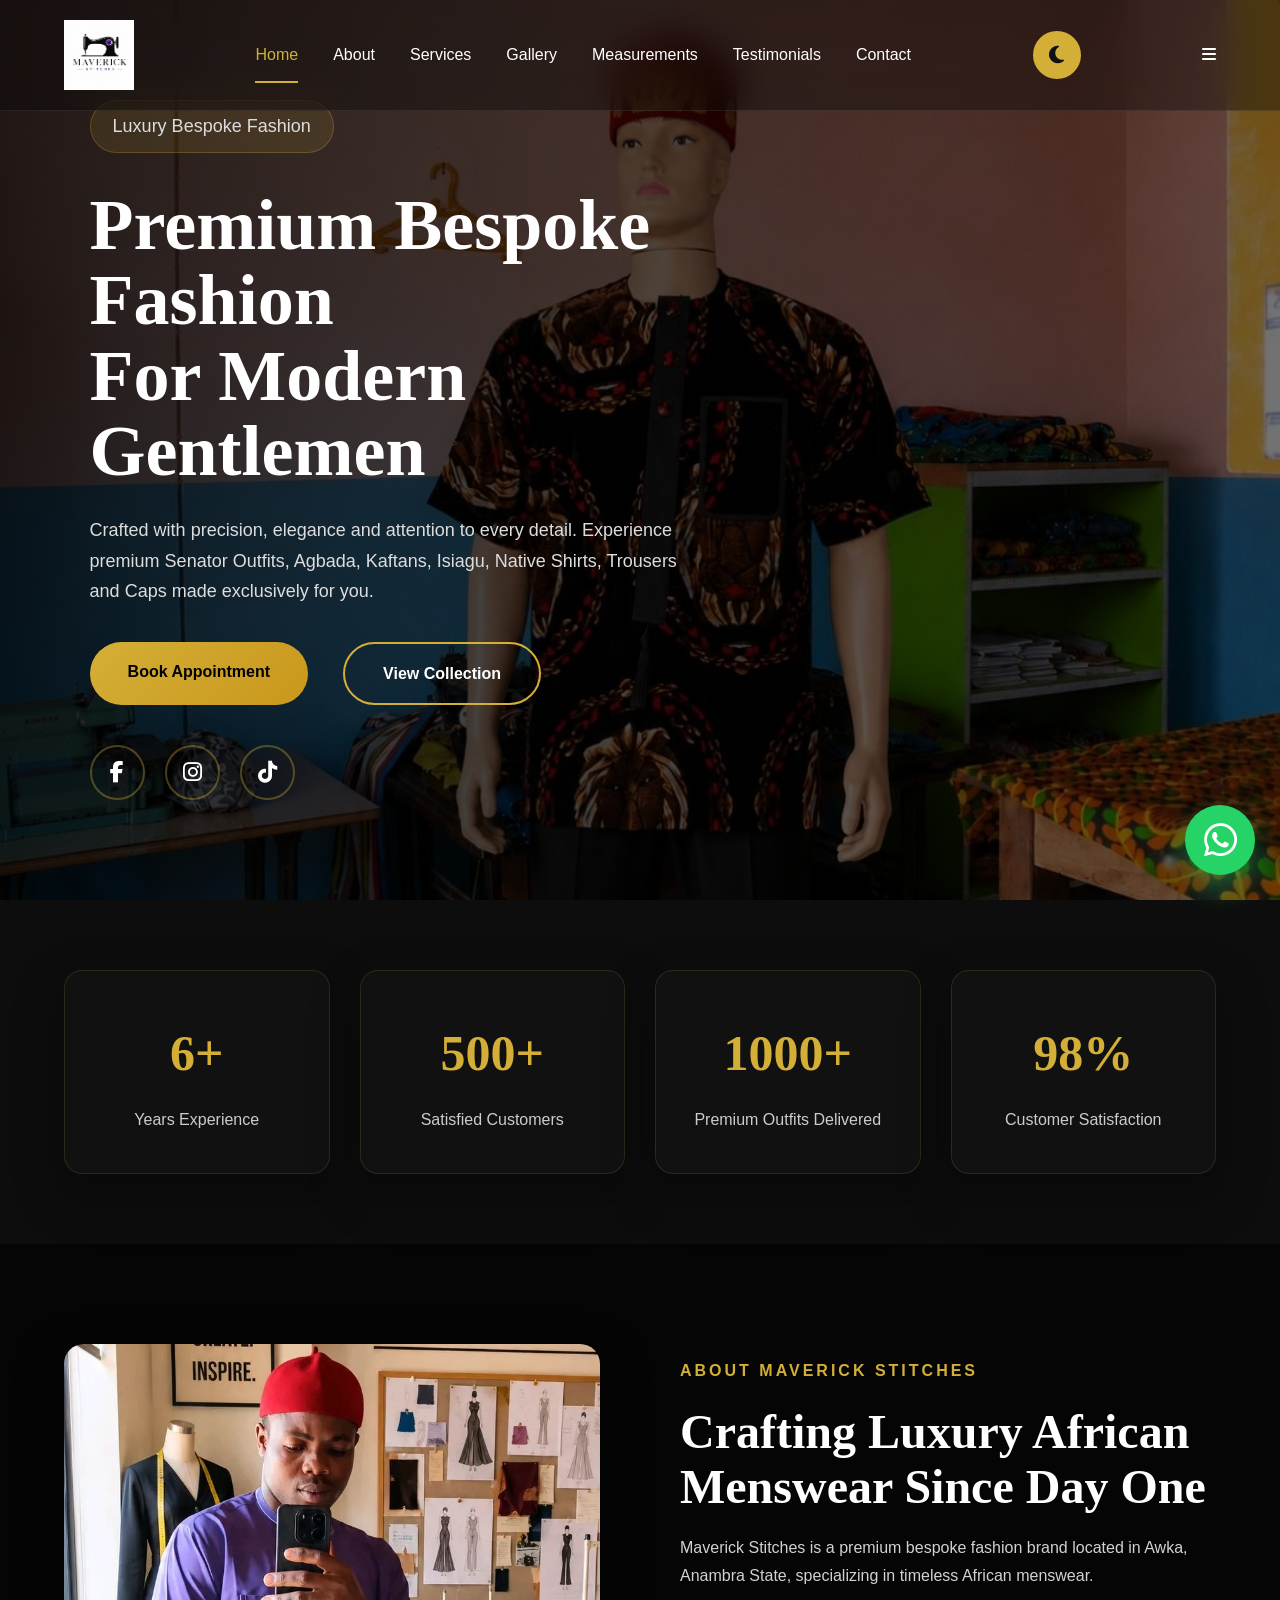
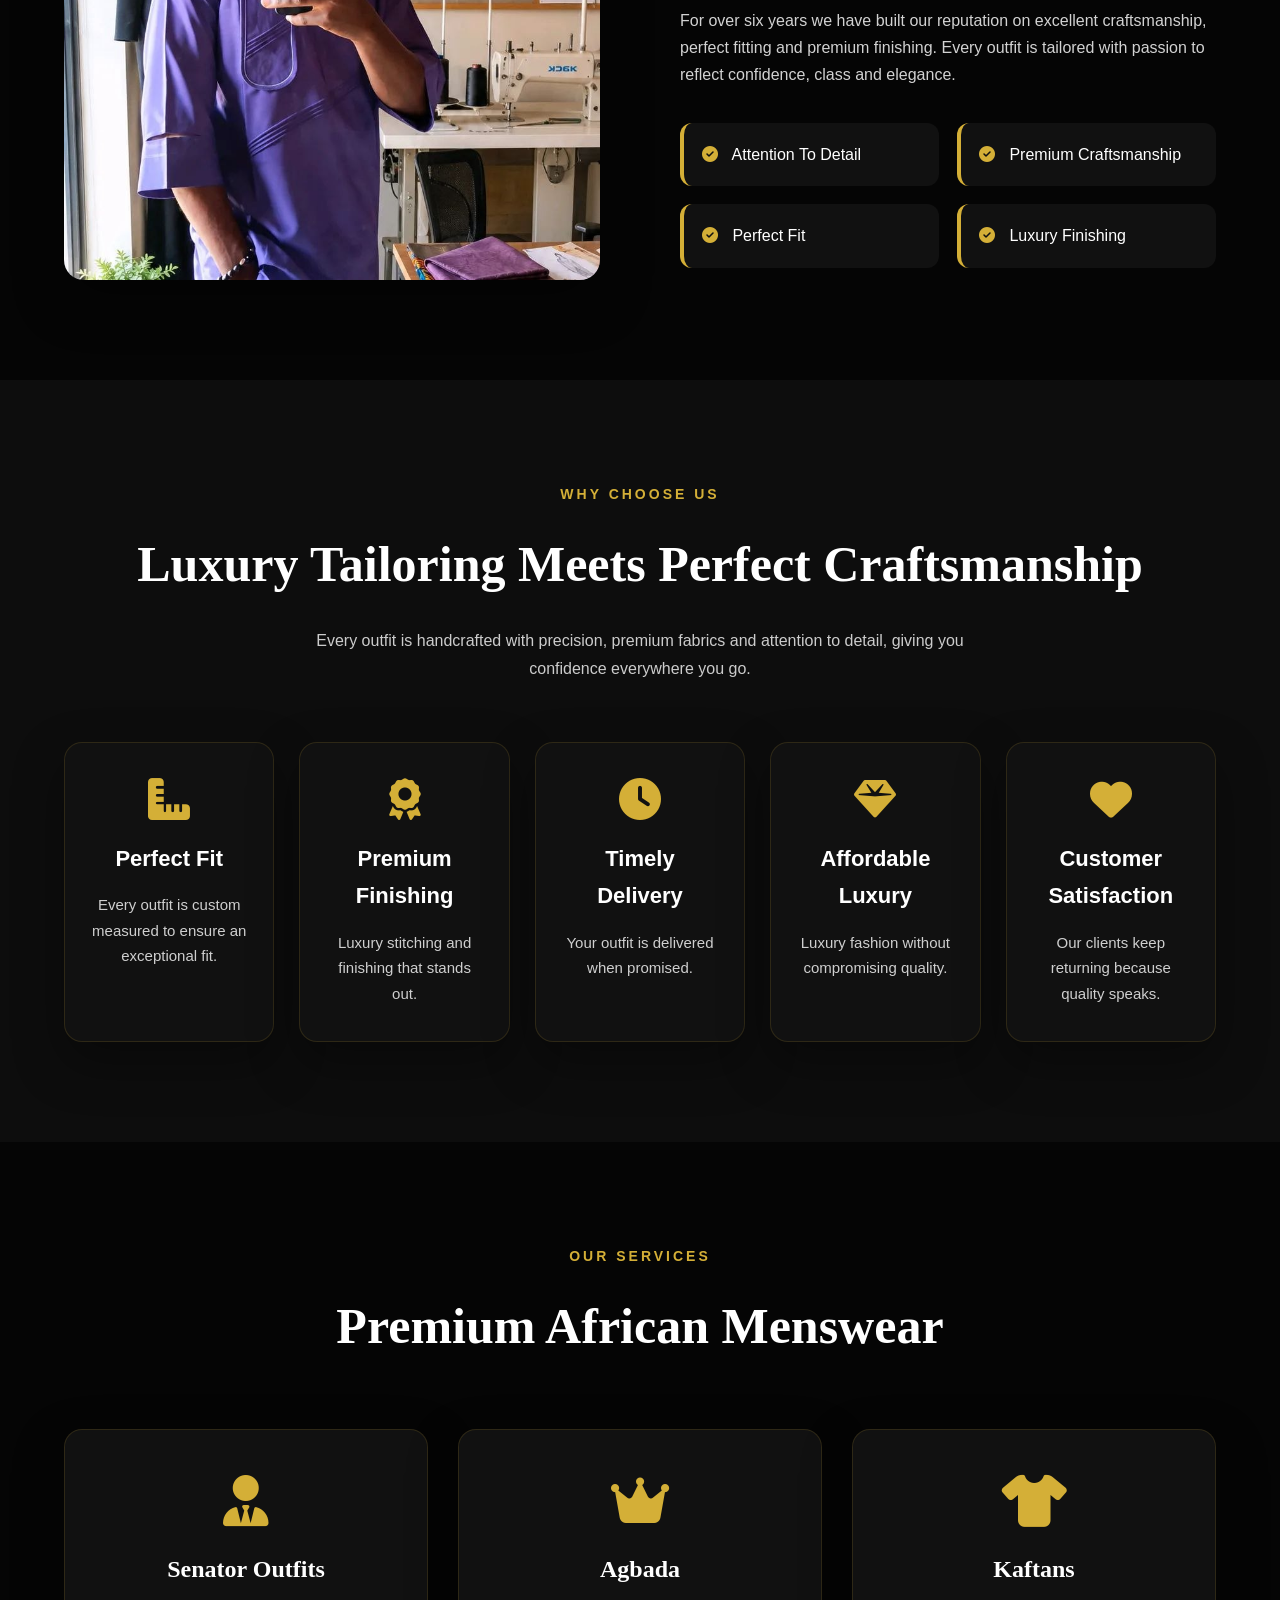
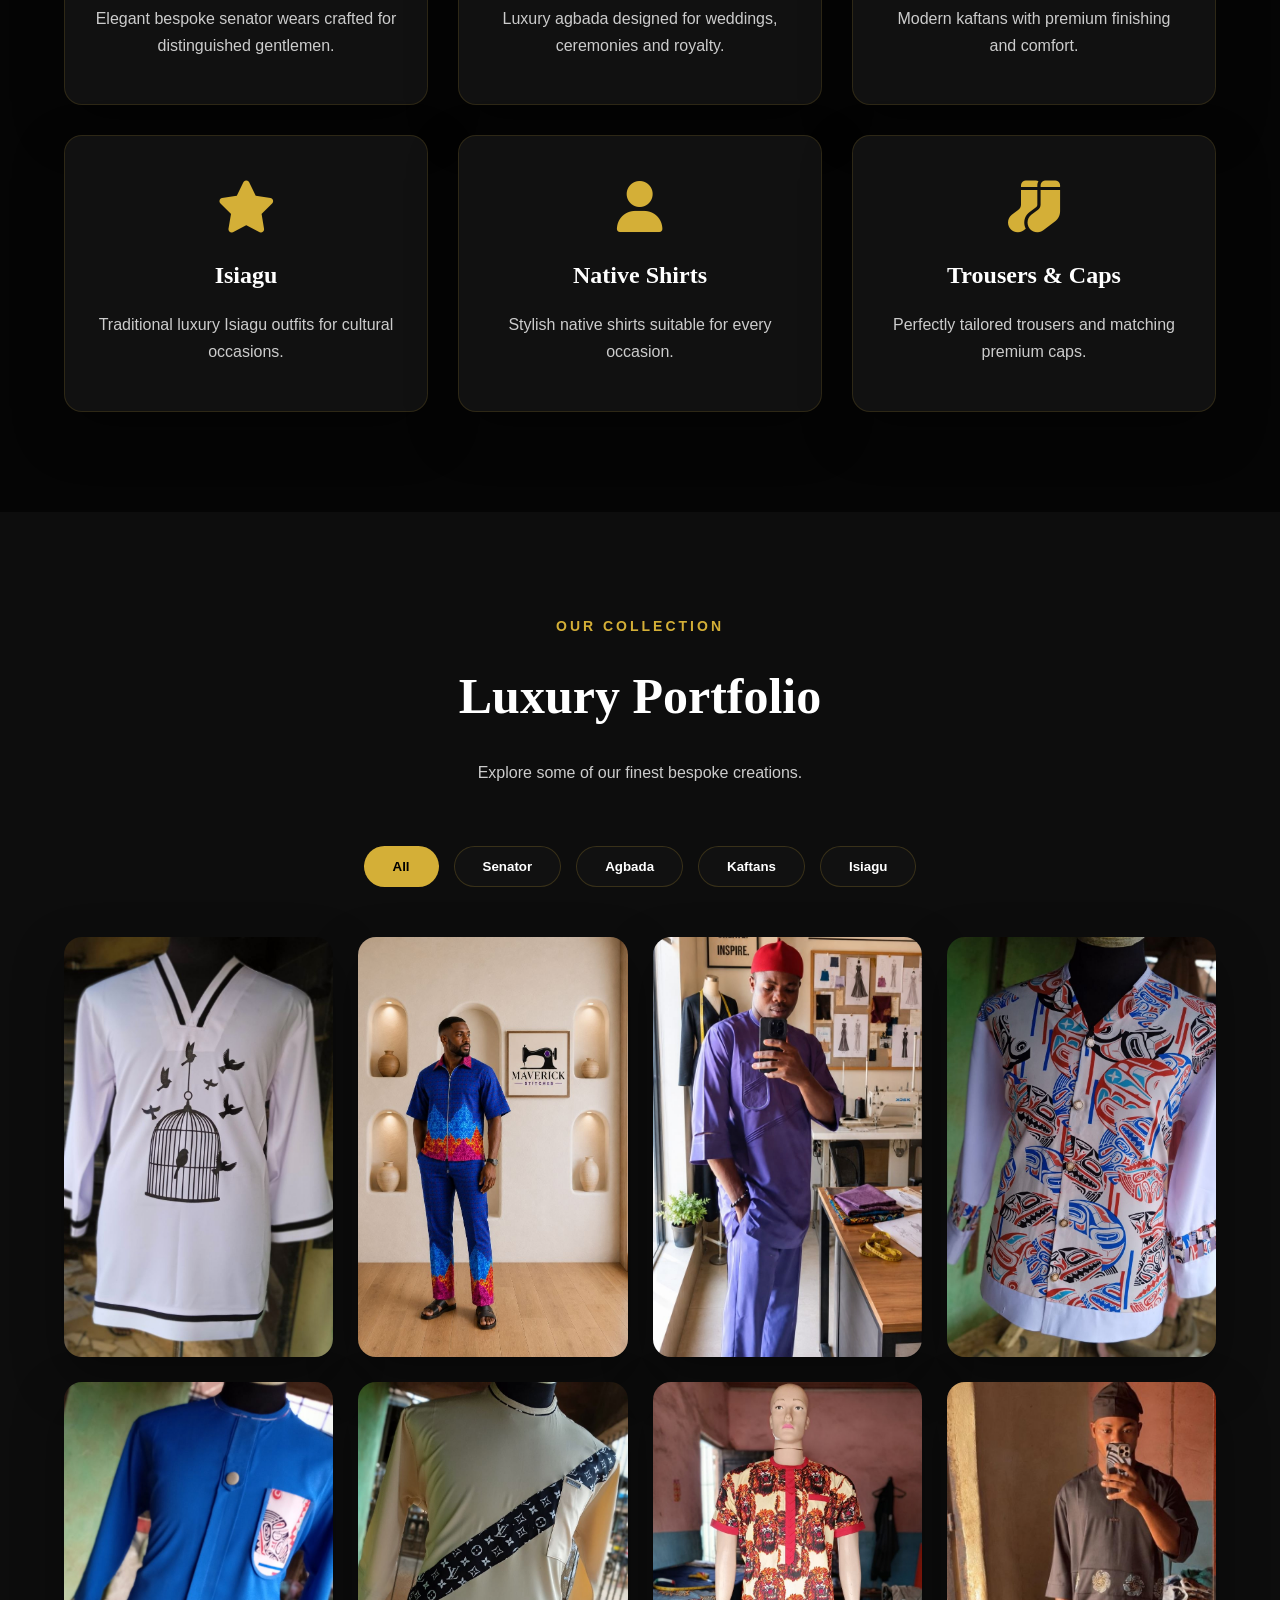
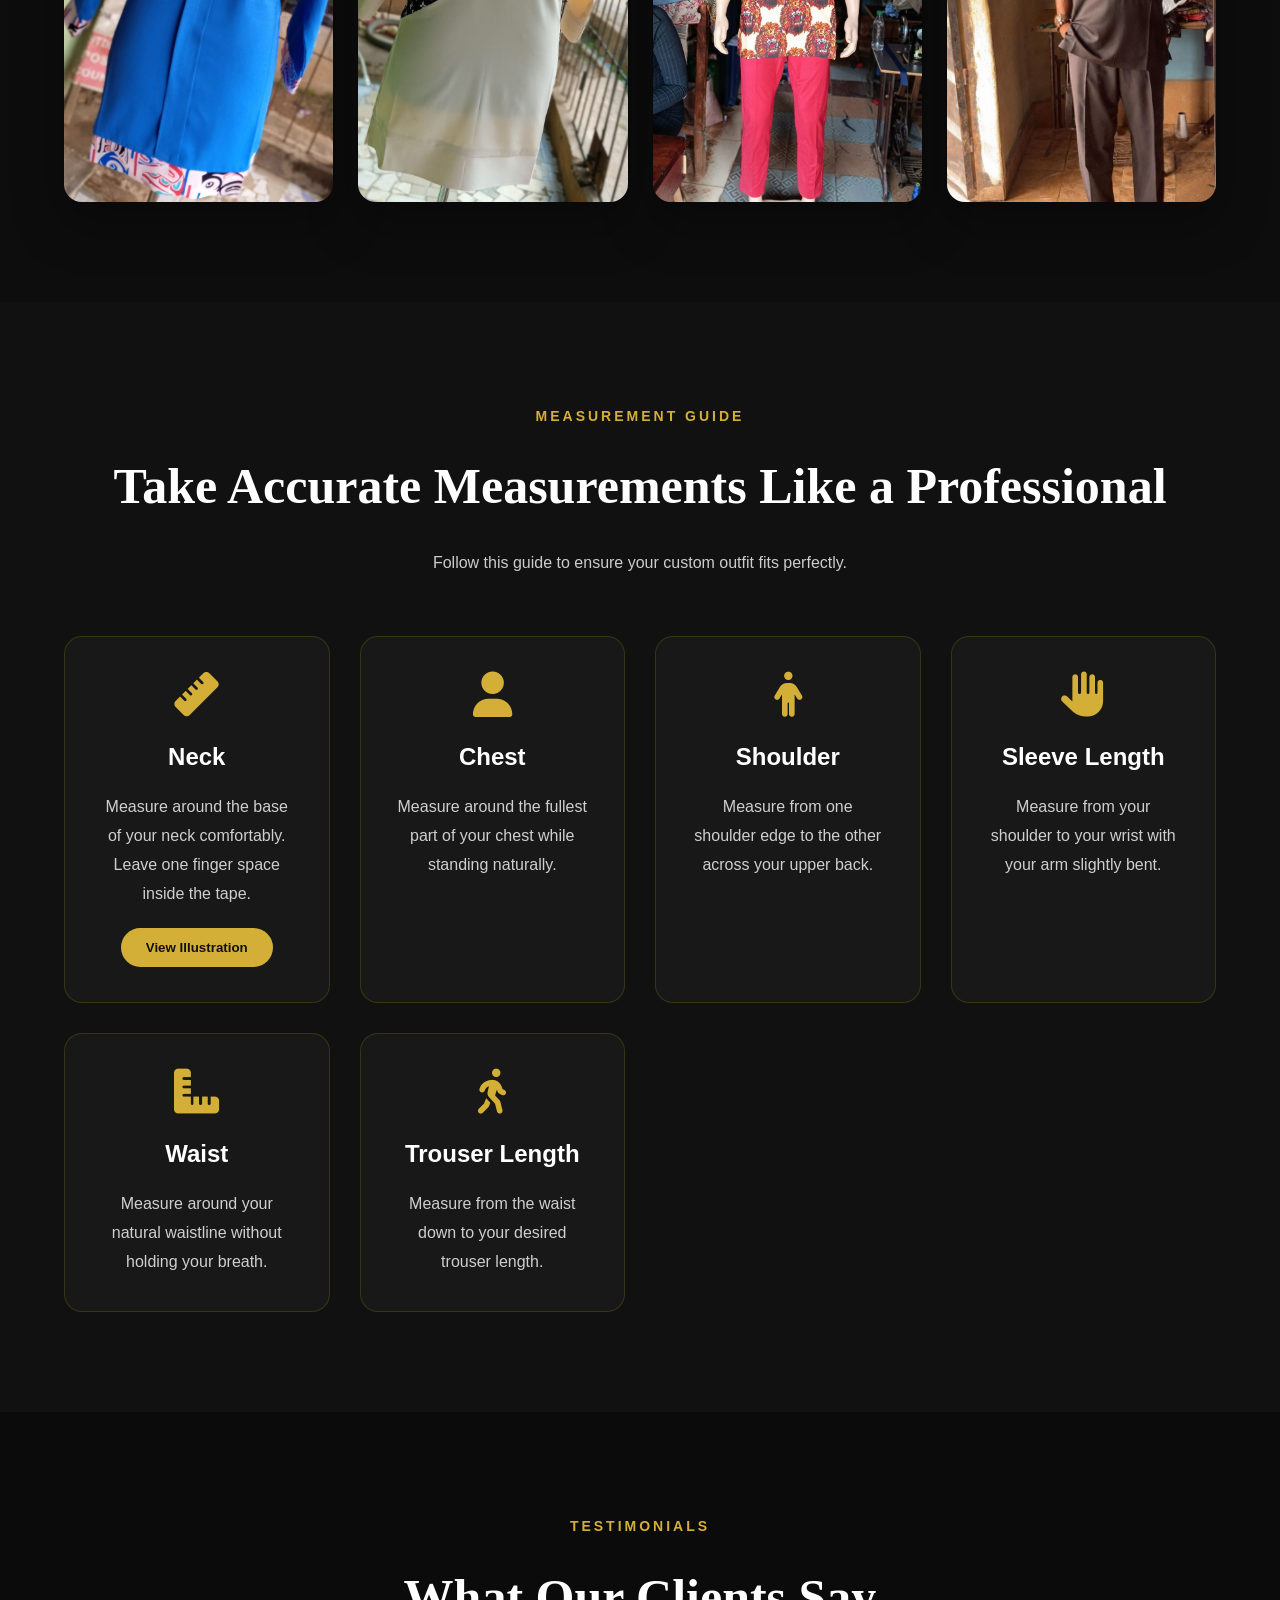
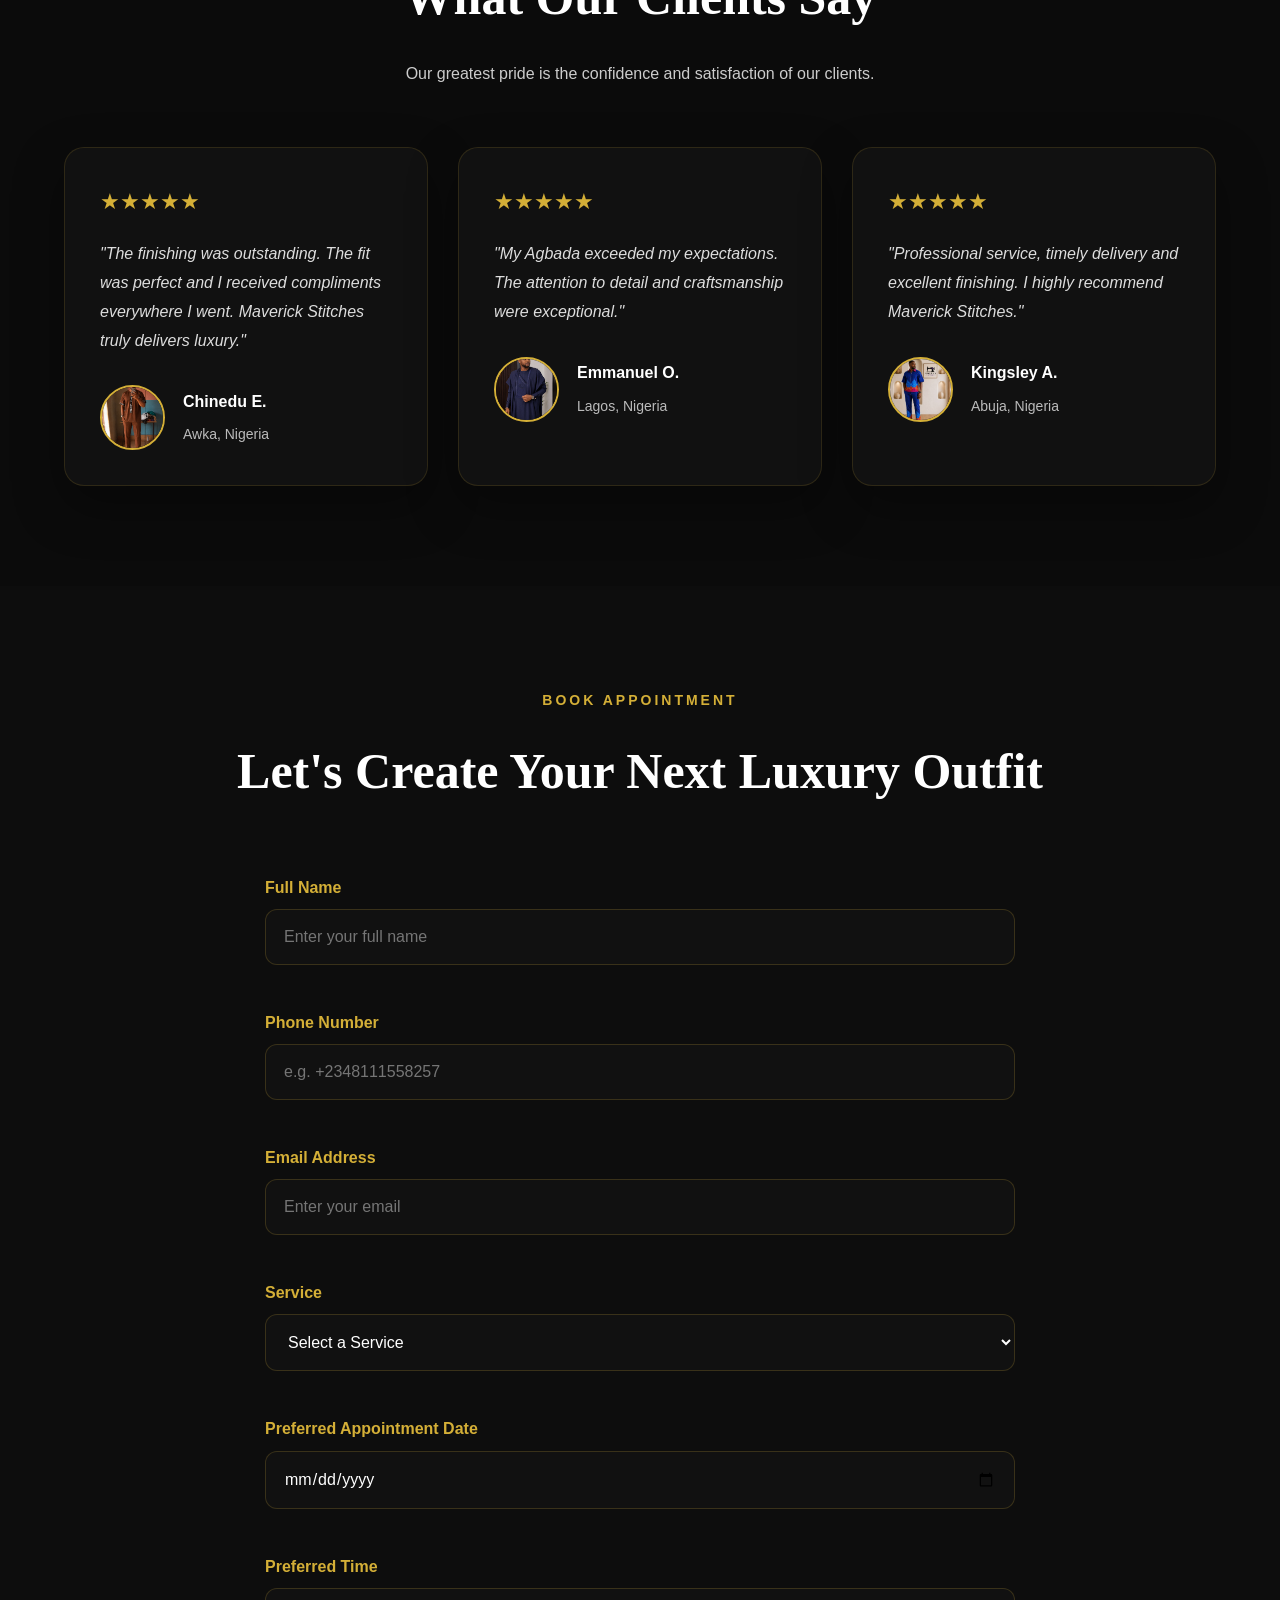
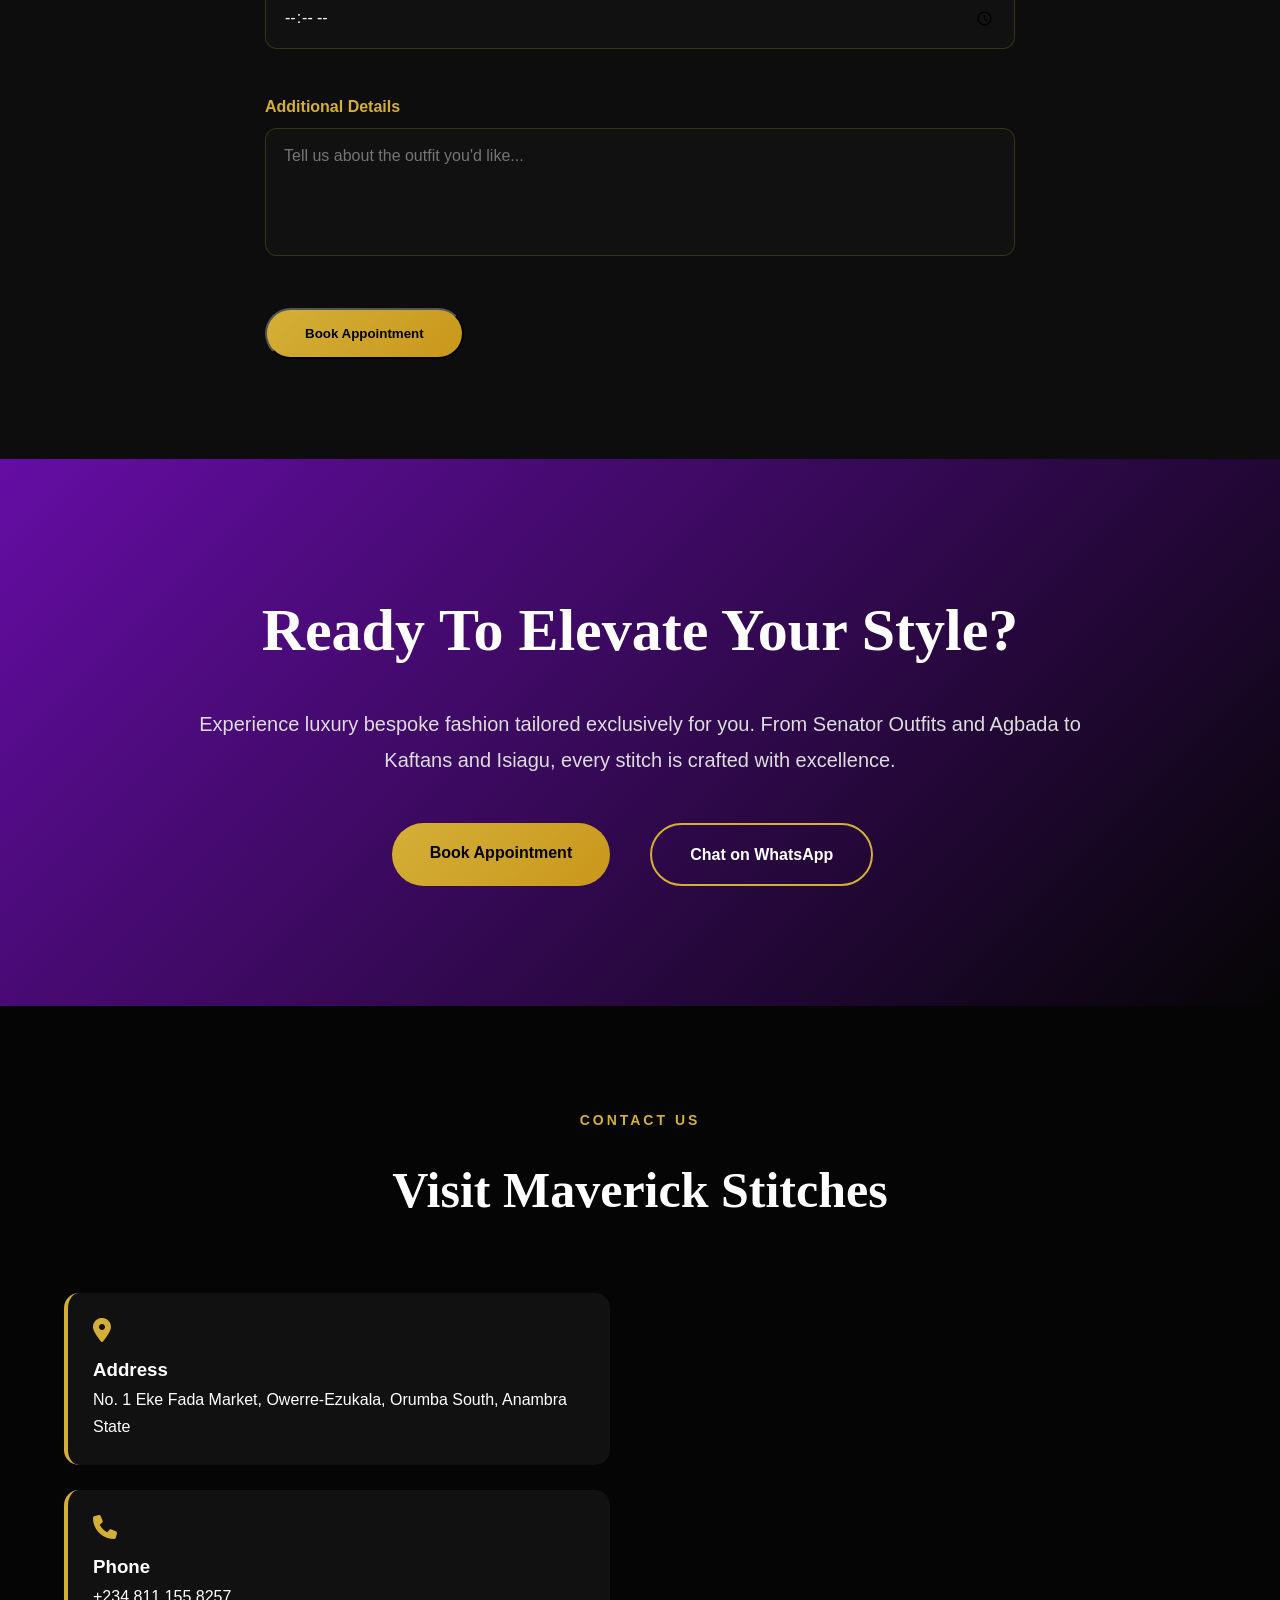
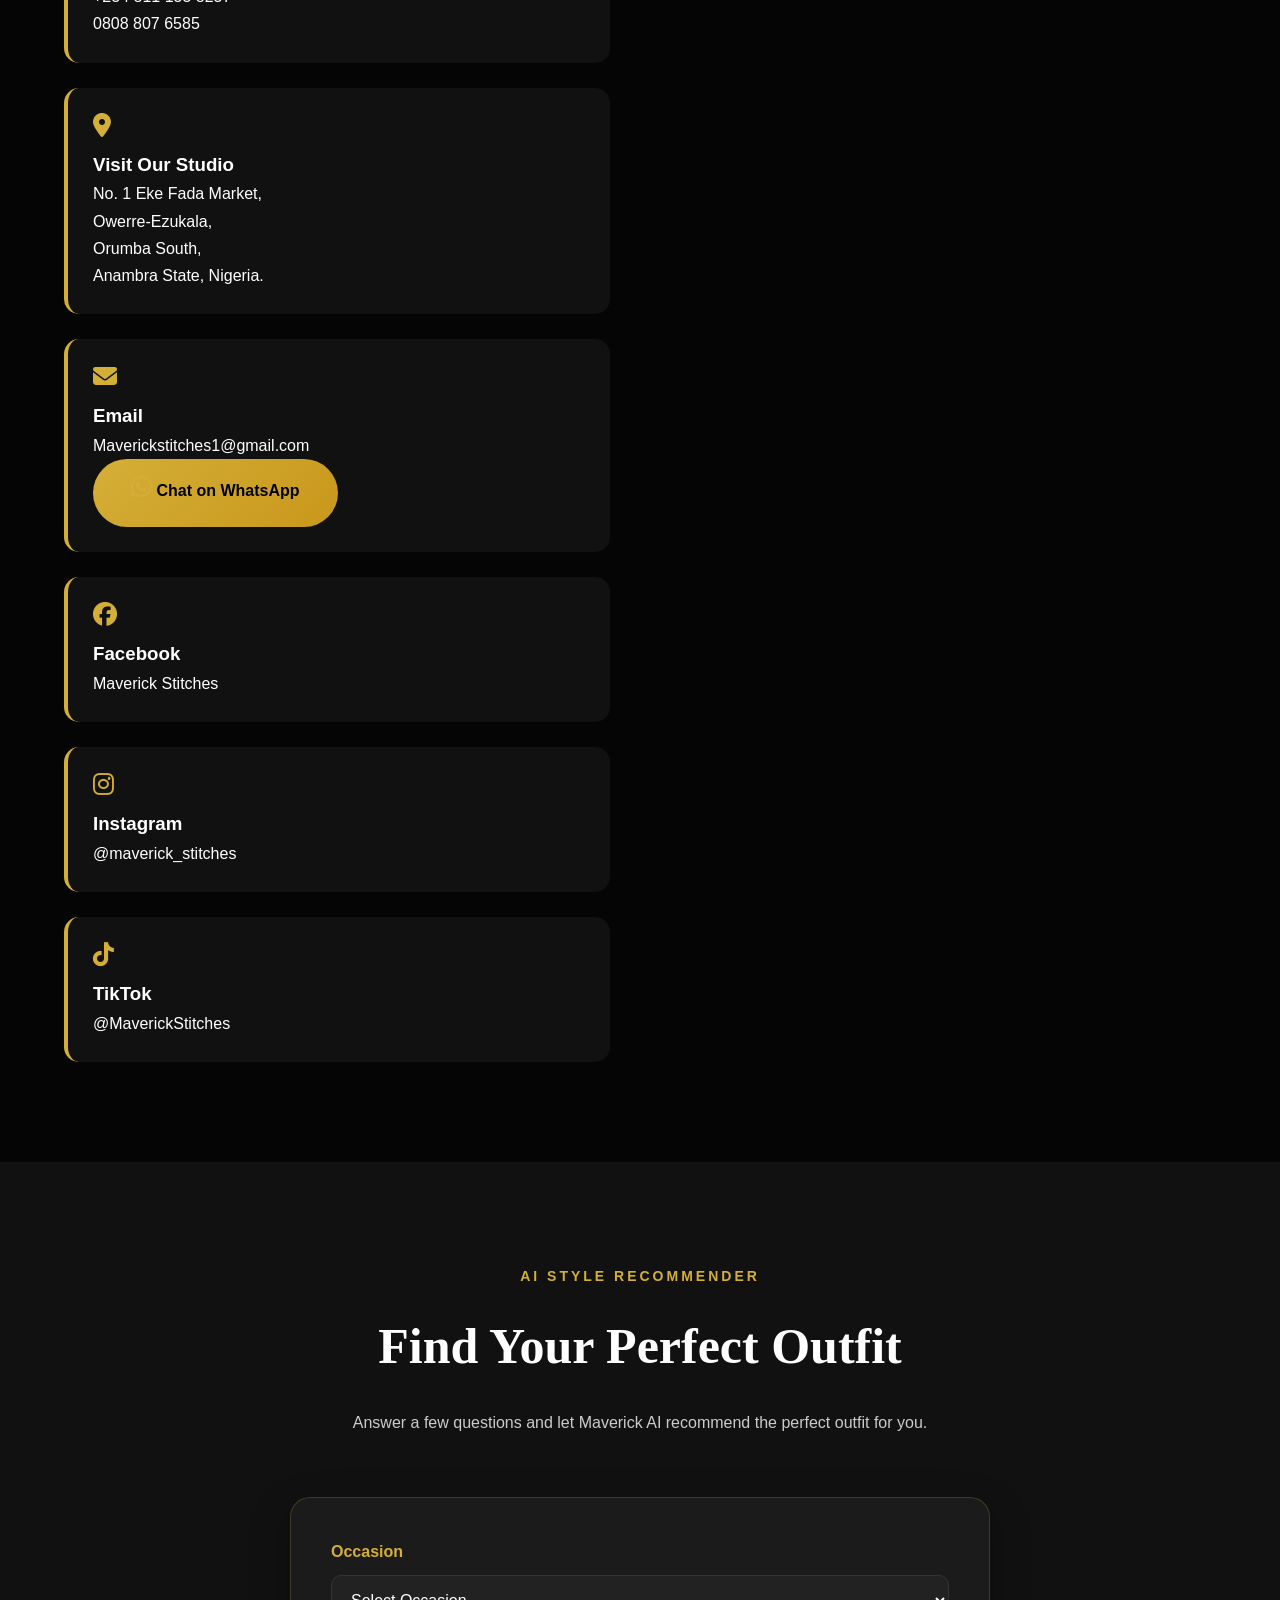
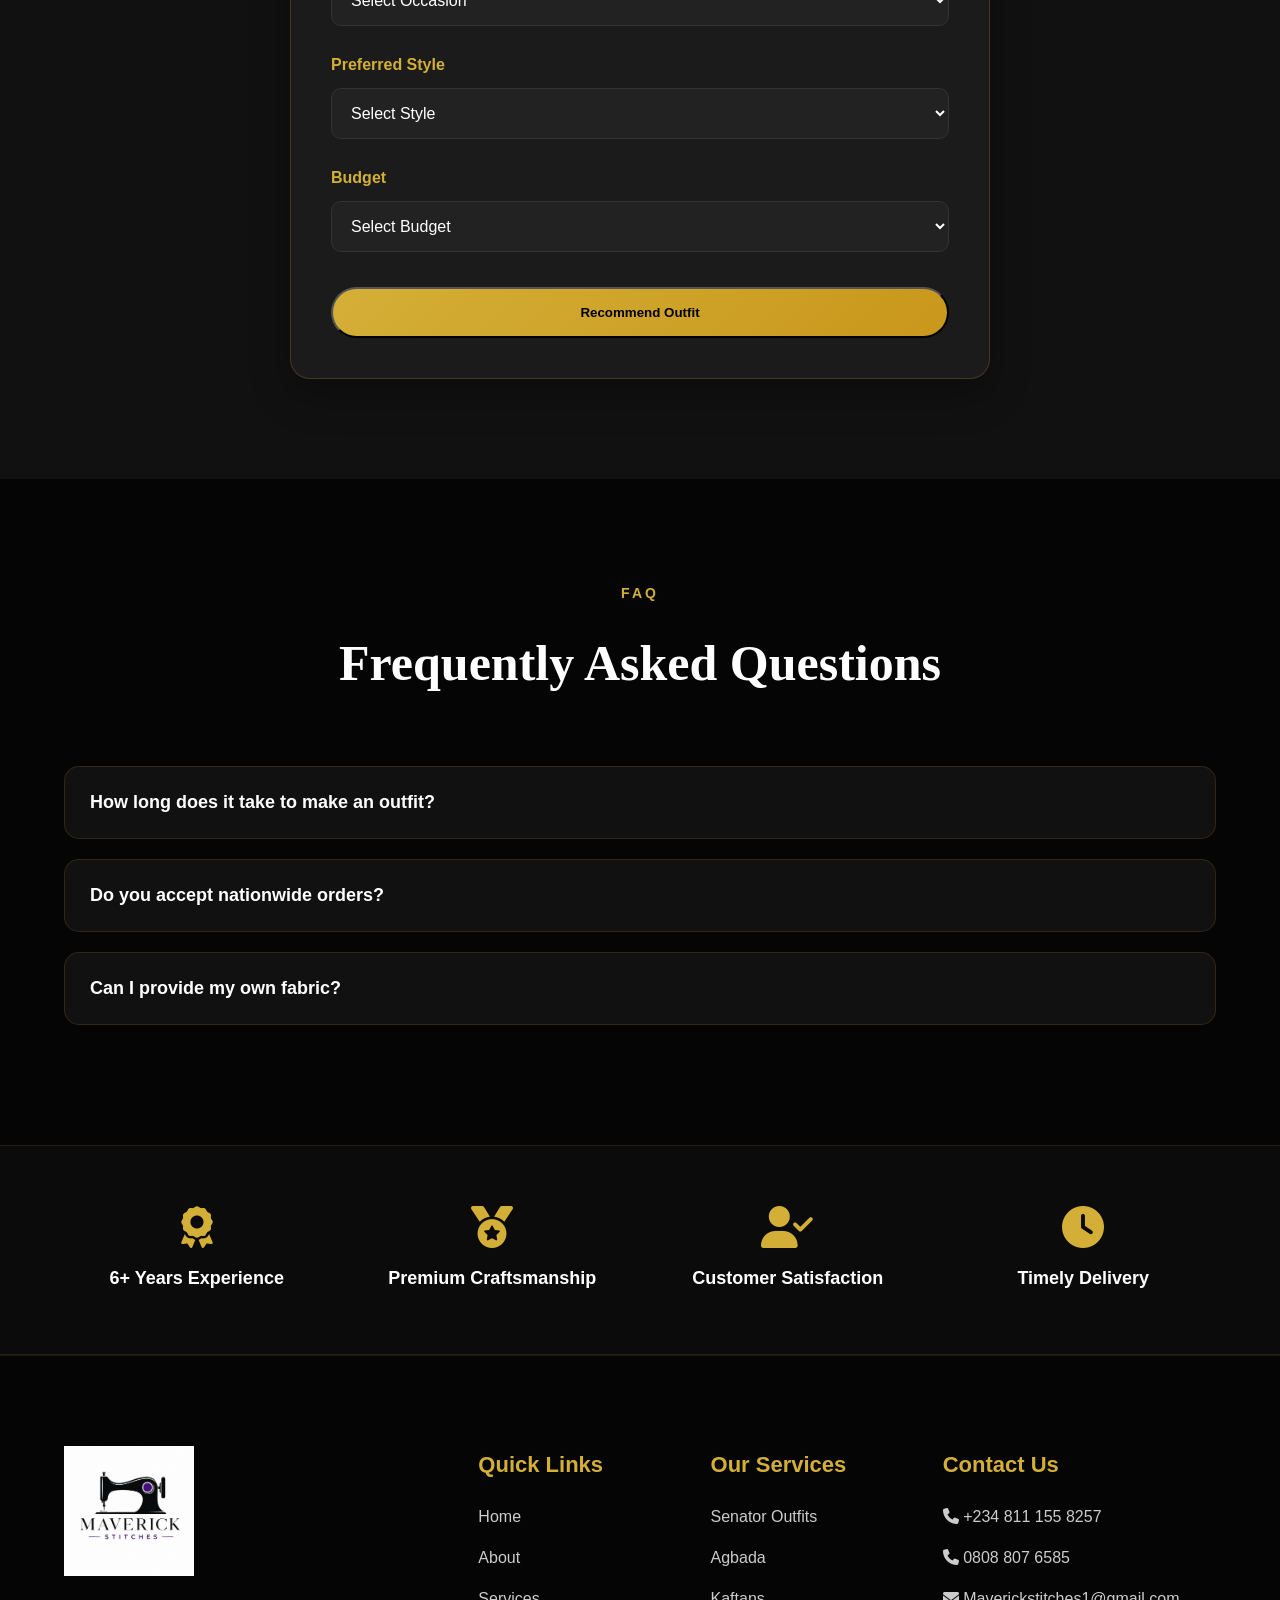
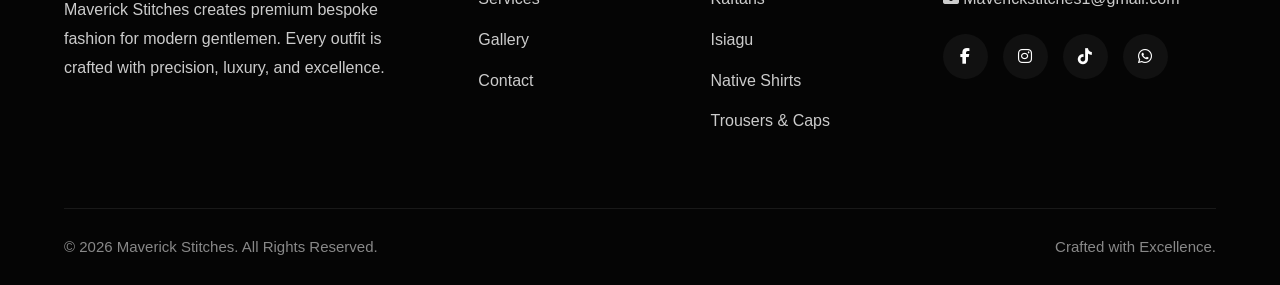
==== commit 001fc706: "update maverick stitches website" ====
--- a/index.html
+++ b/index.html
@@ -1,1567 +1,1672 @@
-<!DOCTYPE html>
-<html lang="en">
-
-<head>
-
-<meta charset="UTF-8">
-<meta http-equiv="X-UA-Compatible" content="IE=edge">
-<meta name="viewport" content="width=device-width, initial-scale=1.0">
-
-<title>Maverick Stitches | Luxury Bespoke Fashion in Anambra</title>
-<link rel="icon" type="image/png" href="favicon.png">
-
-<link rel="manifest" href="site.webmanifest">
-
-<meta name="description" content="Maverick Stitches creates premium Senator Outfits, Agbada, Kaftans, Isiagu, Native Shirts, Trousers and Caps in Awka, Anambra State.">
-
-<meta name="keywords" content="Maverick Stitches, Senator Outfit, Agbada, Kaftan, Isiagu, Fashion Designer Awka, Bespoke Fashion Nigeria">
-
-<meta name="author" content="Maverick Stitches">
-
-<meta name="theme-color" content="#0b0b0b">
-
-<link rel="icon" href="favicon.png">
-
-<link rel="preconnect" href="https://fonts.googleapis.com">
-<link rel="preconnect" href="https://fonts.gstatic.com" crossorigin>
-
-<link href="https://fonts.googleapis.com/css2?family=Cormorant+Garamond:wght@500;600;700&family=Poppins:wght@300;400;500;600;700&display=swap" rel="stylesheet">
-
-<link rel="stylesheet"
-href="https://cdnjs.cloudflare.com/ajax/libs/font-awesome/6.6.0/css/all.min.css">
-
-<link rel="stylesheet" href="css/style.css">
-
-<meta property="og:title" content="Maverick Stitches | Premium Bespoke Fashion">
-
-<meta property="og:description" content="Luxury Senator Outfits, Agbada, Kaftans, Isiagu, Native Shirts, Trousers and Caps.">
-
-<meta property="og:type" content="website">
-
-<meta property="og:image" content="images/logo.png">
-
-<!-- Google Analytics -->
-<script async src="https://www.googletagmanager.com/gtag/js?id=G-J5B5DRNYN4"></script>
-
-<script>
-window.dataLayer = window.dataLayer || [];
-
-function gtag(){
-    dataLayer.push(arguments);
-}
-
-gtag('js', new Date());
-
-gtag('config', 'G-J5B5DRNYN4');
-</script>
-
-</head>
-
-<body>
-
-    <!-- ================= PRELOADER ================= -->
-
-<div id="preloader">
-
-    <div class="loader-content">
-
-        <img src="images/logo.png"
-             alt="Maverick Stitches Logo"
-             class="loader-logo">
-
-        <h1>MAVERICK STITCHES</h1>
-
-        <p>Premium Bespoke Fashion</p>
-
-        <div class="loader-line">
-
-            <span></span>
-
-        </div>
-
-    </div>
-
-</div>
-
-<div id="progressBar"></div>
-
-<header>
-
-<nav class="container">
-
-<a href="#" class="logo">
-
-<img src="images/logo.png" alt="Maverick Stitches Logo">
-
-</a>
-
-<div class="nav-links">
-
-<a href="#home">Home</a>
-
-<a href="#about">About</a>
-
-<a href="#services">Services</a>
-
-<a href="#gallery">Gallery</a>
-
-<a href="#measurements">Measurements</a>
-
-<a href="#testimonials">Testimonials</a>
-
-<a href="#contact">Contact</a>
-
-</div>
-
-<button id="themeToggle" class="theme-toggle" aria-label="Toggle Theme">
-
-<i class="fas fa-moon"></i>
-
-</button>
-
-<div class="menu-btn">
-
-<i class="fas fa-bars"></i>
-
-</div>
-
-</nav>
-
-</header>
-
-<!-- HERO -->
-
-<section id="home" class="hero">
-
-<div class="hero-overlay"></div>
-
-<div class="hero-content">
-
-<p class="hero-tag">
-
-Luxury Bespoke Fashion
-
-</p>
-
-<h1>
-
-Premium Bespoke Fashion <br>
-
-For Modern Gentlemen
-
-</h1>
-
-<p>
-
-Crafted with precision, elegance and attention to every detail.
-
-Experience premium Senator Outfits, Agbada, Kaftans, Isiagu,
-
-Native Shirts, Trousers and Caps made exclusively for you.
-
-</p>
-
-<div class="hero-buttons">
-
-<a href="#appointment" class="btn">
-
-Book Appointment
-
-</a>
-
-<a href="#gallery" class="btn-outline">
-
-View Collection
-
-</a>
-
-</div>
-<div class="hero-social">
-
-<a href="https://www.facebook.com/profile.php?id=61591156184552"
-target="_blank">
-
-<i class="fab fa-facebook-f"></i>
-
-</a>
-
-<a href="https://instagram.com/maverick_stitches"
-target="_blank">
-
-<i class="fab fa-instagram"></i>
-
-</a>
-
-<a href="https://www.tiktok.com/@maverickstitches?_r=1&_t=ZS-98ZPRstGU0i"
-target="_blank">
-
-<i class="fab fa-tiktok"></i>
-
-</a>
-
-</div>
-
-</div>
-
-</section>
-
-<!-- STATISTICS -->
-
-<section class="stats">
-
-<div class="container stats-grid">
-
-<div class="stat-card">
-
-<h2>6+</h2>
-
-<p>Years Experience</p>
-
-</div>
-
-<div class="stat-card">
-
-<h2>500+</h2>
-
-<p>Satisfied Customers</p>
-
-</div>
-
-<div class="stat-card">
-
-<h2>1000+</h2>
-
-<p>Premium Outfits Delivered</p>
-
-</div>
-
-<div class="stat-card">
-
-<h2>98%</h2>
-
-<p>Customer Satisfaction</p>
-
-</div>
-
-</div>
-
-</section>
-
-<!-- ABOUT -->
-
-<section id="about" class="about">
-
-<div class="container about-grid">
-
-<div class="about-image">
-
-<img src="images/founder.jpg"
-
-alt="Founder of Maverick Stitches">
-
-</div>
-
-<div class="about-content">
-
-<span>
-
-ABOUT MAVERICK STITCHES
-
-</span>
-
-<h2>
-
-Crafting Luxury African Menswear
-
-Since Day One
-
-</h2>
-
-<p>
-
-Maverick Stitches is a premium bespoke fashion brand located
-
-in Awka, Anambra State, specializing in timeless African
-
-menswear.
-
-</p>
-
-<p>
-
-For over six years we have built our reputation on excellent
-
-craftsmanship, perfect fitting and premium finishing.
-
-Every outfit is tailored with passion to reflect confidence,
-
-class and elegance.
-
-</p>
-
-<div class="about-features">
-
-<div>
-
-<i class="fas fa-check-circle"></i>
-
-Attention To Detail
-
-</div>
-
-<div>
-
-<i class="fas fa-check-circle"></i>
-
-Premium Craftsmanship
-
-</div>
-
-<div>
-
-<i class="fas fa-check-circle"></i>
-
-Perfect Fit
-
-</div>
-
-<div>
-
-<i class="fas fa-check-circle"></i>
-
-Luxury Finishing
-
-</div>
-
-</div>
-
-</div>
-
-</div>
-
-</section>
-<!-- ================= WHY CHOOSE US ================= -->
-
-<section class="why-us">
-
-<div class="container">
-
-<div class="section-title">
-
-<span>WHY CHOOSE US</span>
-
-<h2>Luxury Tailoring Meets Perfect Craftsmanship</h2>
-
-<p>
-
-Every outfit is handcrafted with precision, premium fabrics and
-attention to detail, giving you confidence everywhere you go.
-
-</p>
-
-</div>
-
-<div class="why-grid">
-
-<div class="why-card">
-
-<i class="fas fa-ruler-combined"></i>
-
-<h3>Perfect Fit</h3>
-
-<p>
-
-Every outfit is custom measured to ensure an exceptional fit.
-
-</p>
-
-</div>
-
-<div class="why-card">
-
-<i class="fas fa-award"></i>
-
-<h3>Premium Finishing</h3>
-
-<p>
-
-Luxury stitching and finishing that stands out.
-
-</p>
-
-</div>
-
-<div class="why-card">
-
-<i class="fas fa-clock"></i>
-
-<h3>Timely Delivery</h3>
-
-<p>
-
-Your outfit is delivered when promised.
-
-</p>
-
-</div>
-
-<div class="why-card">
-
-<i class="fas fa-gem"></i>
-
-<h3>Affordable Luxury</h3>
-
-<p>
-
-Luxury fashion without compromising quality.
-
-</p>
-
-</div>
-
-<div class="why-card">
-
-<i class="fas fa-heart"></i>
-
-<h3>Customer Satisfaction</h3>
-
-<p>
-
-Our clients keep returning because quality speaks.
-
-</p>
-
-</div>
-
-</div>
-
-</div>
-
-</section>
-
-
-
-<!-- ================= SERVICES ================= -->
-
-<section id="services" class="services">
-
-<div class="container">
-
-<div class="section-title">
-
-<span>OUR SERVICES</span>
-
-<h2>Premium African Menswear</h2>
-
-</div>
-
-<div class="services-grid">
-
-<div class="service-card">
-
-<i class="fas fa-user-tie"></i>
-
-<h3>Senator Outfits</h3>
-
-<p>
-
-Elegant bespoke senator wears crafted for distinguished gentlemen.
-
-</p>
-
-</div>
-
-<div class="service-card">
-
-<i class="fas fa-crown"></i>
-
-<h3>Agbada</h3>
-
-<p>
-
-Luxury agbada designed for weddings, ceremonies and royalty.
-
-</p>
-
-</div>
-
-<div class="service-card">
-
-<i class="fas fa-shirt"></i>
-
-<h3>Kaftans</h3>
-
-<p>
-
-Modern kaftans with premium finishing and comfort.
-
-</p>
-
-</div>
-
-<div class="service-card">
-
-<i class="fas fa-star"></i>
-
-<h3>Isiagu</h3>
-
-<p>
-
-Traditional luxury Isiagu outfits for cultural occasions.
-
-</p>
-
-</div>
-
-<div class="service-card">
-
-<i class="fas fa-user"></i>
-
-<h3>Native Shirts</h3>
-
-<p>
-
-Stylish native shirts suitable for every occasion.
-
-</p>
-
-</div>
-
-<div class="service-card">
-
-<i class="fas fa-socks"></i>
-
-<h3>Trousers & Caps</h3>
-
-<p>
-
-Perfectly tailored trousers and matching premium caps.
-
-</p>
-
-</div>
-
-</div>
-
-</div>
-
-</section>
-
-
-
-<!-- ================= GALLERY ================= -->
-
-<section id="gallery" class="gallery">
-
-<div class="container">
-
-<div class="section-title">
-
-<span>OUR COLLECTION</span>
-
-<h2>Luxury Portfolio</h2>
-
-<p>
-
-Explore some of our finest bespoke creations.
-
-</p>
-
-</div>
-
-
-
-<div class="gallery-filter">
-
-<button class="active" data-filter="all">All</button>
-
-<button data-filter="senator">Senator</button>
-
-<button data-filter="agbada">Agbada</button>
-
-<button data-filter="kaftan">Kaftans</button>
-
-<button data-filter="isiagu">Isiagu</button>
-
-</div>
-
-
-
-<div class="gallery-grid">
-
-<div class="gallery-item senator">
-
-<img src="images/gallery1.jpg" alt="Royal Prestige">
-
-<div class="gallery-overlay">
-
-<h3>Royal Prestige</h3>
-
-<p>Premium Senator Outfit</p>
-
-</div>
-
-</div>
-
-<div class="gallery-item agbada">
-
-<img src="images/gallery2.jpg" alt="Imperial Gold">
-
-<div class="gallery-overlay">
-
-<h3>Imperial Gold</h3>
-
-<p>Luxury Agbada</p>
-
-</div>
-
-</div>
-
-<div class="gallery-item kaftan">
-
-<img src="images/gallery3.jpg" alt="Midnight Monarch">
-
-<div class="gallery-overlay">
-
-<h3>Midnight Monarch</h3>
-
-<p>Luxury Kaftan</p>
-
-</div>
-
-</div>
-
-<div class="gallery-item isiagu">
-
-<img src="images/gallery4.jpg" alt="Heritage King">
-
-<div class="gallery-overlay">
-
-<h3>Heritage King</h3>
-
-<p>Premium Isiagu</p>
-
-</div>
-
-</div>
-
-<div class="gallery-item senator">
-
-<img src="images/gallery5.jpg" alt="Classic Noble">
-
-<div class="gallery-overlay">
-
-<h3>Classic Noble</h3>
-
-<p>Luxury Senator</p>
-
-</div>
-
-</div>
-
-<div class="gallery-item agbada">
-
-<img src="images/gallery6.jpg" alt="Royal Heritage">
-
-<div class="gallery-overlay">
-
-<h3>Royal Heritage</h3>
-
-<p>Luxury Agbada</p>
-
-</div>
-
-</div>
-
-<div class="gallery-item kaftan">
-
-<img src="images/gallery7.jpg" alt="Elite Style">
-
-<div class="gallery-overlay">
-
-<h3>Elite Style</h3>
-
-<p>Modern Kaftan</p>
-
-</div>
-
-</div>
-
-<div class="gallery-item senator">
-
-<img src="images/gallery8.jpg" alt="African Elegance">
-
-<div class="gallery-overlay">
-
-<h3>African Elegance</h3>
-
-<p>Premium Collection</p>
-
-</div>
-
-</div>
-
-</div>
-
-</div>
-
-</section>
-
-<!-- ================= MEASUREMENT GUIDE ================= -->
-
-<section id="measurements" class="measurements">
-
-<div class="container">
-
-<div class="section-title">
-
-<span>MEASUREMENT GUIDE</span>
-
-<h2>Take Accurate Measurements Like a Professional</h2>
-
-<p>
-Follow this guide to ensure your custom outfit fits perfectly.
-</p>
-
-</div>
-
-<div class="measurement-grid">
-
-<div class="measurement-card">
-
-    <div class="measurement-icon">
-        <i class="fas fa-ruler"></i>
-    </div>
-
-    <h3>Neck</h3>
-
-    <p>
-        Measure around the base of your neck comfortably.
-        Leave one finger space inside the tape.
-    </p>
-
-    <button class="measure-btn">
-        View Illustration
-    </button>
-
-</div>
-
-<div class="measurement-card">
-<i class="fas fa-user"></i>
-<h3>Chest</h3>
-<p>Measure around the fullest part of your chest while standing naturally.</p>
-</div>
-
-<div class="measurement-card">
-<i class="fas fa-person"></i>
-<h3>Shoulder</h3>
-<p>Measure from one shoulder edge to the other across your upper back.</p>
-</div>
-
-<div class="measurement-card">
-<i class="fas fa-hand"></i>
-<h3>Sleeve Length</h3>
-<p>Measure from your shoulder to your wrist with your arm slightly bent.</p>
-</div>
-
-<div class="measurement-card">
-<i class="fas fa-ruler-combined"></i>
-<h3>Waist</h3>
-<p>Measure around your natural waistline without holding your breath.</p>
-</div>
-
-<div class="measurement-card">
-<i class="fas fa-person-walking"></i>
-<h3>Trouser Length</h3>
-<p>Measure from the waist down to your desired trouser length.</p>
-</div>
-
-</div>
-
-</div>
-
-</section>
-
-<!-- ================= TESTIMONIALS ================= -->
-
-<section id="testimonials" class="testimonials">
-
-<div class="container">
-
-<div class="section-title">
-
-<span>TESTIMONIALS</span>
-
-<h2>What Our Clients Say</h2>
-
-<p>
-Our greatest pride is the confidence and satisfaction of our clients.
-</p>
-
-</div>
-
-<div class="testimonial-grid">
-
-<div class="testimonial-card">
-
-<div class="stars">
-★★★★★
-</div>
-
-<p class="testimonial-text">
-"The finishing was outstanding. The fit was perfect and I received compliments everywhere I went. Maverick Stitches truly delivers luxury."
-</p>
-
-<div class="client">
-
-<img src="images/client1.jpg" alt="Client">
-
-<div>
-
-<h4>Chinedu E.</h4>
-
-<span>Awka, Nigeria</span>
-
-</div>
-
-</div>
-
-</div>
-
-<div class="testimonial-card">
-
-<div class="stars">
-★★★★★
-</div>
-
-<p class="testimonial-text">
-"My Agbada exceeded my expectations. The attention to detail and craftsmanship were exceptional."
-</p>
-
-<div class="client">
-
-<img src="images/client2.jpg" alt="Client">
-
-<div>
-
-<h4>Emmanuel O.</h4>
-
-<span>Lagos, Nigeria</span>
-
-</div>
-
-</div>
-
-</div>
-
-<div class="testimonial-card">
-
-<div class="stars">
-★★★★★
-</div>
-
-<p class="testimonial-text">
-"Professional service, timely delivery and excellent finishing. I highly recommend Maverick Stitches."
-</p>
-
-<div class="client">
-
-<img src="images/client3.jpg" alt="Client">
-
-<div>
-
-<h4>Kingsley A.</h4>
-
-<span>Abuja, Nigeria</span>
-
-</div>
-
-</div>
-
-</div>
-
-</div>
-
-</div>
-
-</section>
-
-
-
-
-
-<!-- ================= APPOINTMENT ================= -->
-
-<section id="appointment" class="appointment">
-
-<div class="container">
-
-<div class="section-title">
-
-<span>BOOK APPOINTMENT</span>
-
-<h2>Let's Create Your Next Luxury Outfit</h2>
-
-</div>
-
-<form id="appointmentForm">
-
-<div class="form-group">
-
-<label>Full Name</label>
-
-<input
-type="text"
-id="name"
-placeholder="Enter your full name"
-required>
-
-</div>
-
-<div class="form-group">
-
-<label>Phone Number</label>
-
-<input
-type="tel"
-id="phone"
-placeholder="e.g. +2348111558257"
-required>
-
-</div>
-
-<div class="form-group">
-
-<label>Email Address</label>
-
-<input
-type="email"
-id="email"
-placeholder="Enter your email">
-
-</div>
-
-<div class="form-group">
-
-<label>Service</label>
-
-<select id="service" required>
-
-<option value="">Select a Service</option>
-
-<option>Senator Outfit</option>
-
-<option>Agbada</option>
-
-<option>Kaftan</option>
-
-<option>Isiagu</option>
-
-<option>Native Shirt</option>
-
-<option>Trousers</option>
-
-<option>Cap</option>
-
-</select>
-
-</div>
-
-<div class="form-group">
-
-<label>Preferred Appointment Date</label>
-
-<input
-type="date"
-id="appointmentDate"
-required>
-
-</div>
-
-<div class="form-group">
-
-<label>Preferred Time</label>
-
-<input
-type="time"
-id="appointmentTime"
-required>
-
-</div>
-
-<div class="form-group">
-
-<label>Additional Details</label>
-
-<textarea
-id="message"
-rows="5"
-placeholder="Tell us about the outfit you'd like..."></textarea>
-
-</div>
-
-<button type="submit" class="btn">
-
-Book Appointment
-
-</button>
-
-</form>
-
-</div>
-
-</section>
-
-
-
-
-
-<!-- ================= CONTACT ================= -->
-
-<!-- ================= CALL TO ACTION ================= -->
-
-<section class="cta">
-
-<div class="container">
-
-<div class="cta-content">
-
-<h2>
-
-Ready To Elevate Your Style?
-
-</h2>
-
-<p>
-
-Experience luxury bespoke fashion tailored exclusively for you.
-From Senator Outfits and Agbada to Kaftans and Isiagu,
-every stitch is crafted with excellence.
-
-</p>
-
-<div class="cta-buttons">
-
-<a href="#appointment" class="btn">
-
-Book Appointment
-
-</a>
-
-<a href="https://wa.me/2348111558257?text=Hello%20Maverick%20Stitches,%20I'm%20interested%20in%20your%20fashion%20services."
-
-class="btn-outline"
-
-target="_blank">
-
-Chat on WhatsApp
-
-</a>
-
-</div>
-
-</div>
-
-</div>
-
-</section>
-
-<section id="contact" class="contact">
-
-<div class="container">
-
-<div class="section-title">
-
-<span>CONTACT US</span>
-
-<h2>Visit Maverick Stitches</h2>
-
-</div>
-
-<div class="contact-grid">
-
-<div class="contact-info">
-
-<div>
-
-<i class="fas fa-map-marker-alt"></i>
-
-<h3>Address</h3>
-
-<p>
-
-No. 1 Eke Fada Market, Owerre-Ezukala, Orumba South, Anambra State
-
-</p>
-
-</div>
-
-<div>
-
-<i class="fas fa-phone"></i>
-
-<h3>Phone</h3>
-
-<p>
-
-<a href="tel:+2348111558257">
-
-+234 811 155 8257
-
-</a>
-
-</p>
-
-
-<p>
-
-<a href="tel:+2348088076585">
-
-0808 807 6585
-
-</a>
-
-</p>
-
-</div>
-
-<div>
-
-    <i class="fas fa-map-marker-alt"></i>
-
-    <h3>Visit Our Studio</h3>
-
-    <p>
-
-        No. 1 Eke Fada Market,<br>
-
-        Owerre-Ezukala,<br>
-
-        Orumba South,<br>
-
-        Anambra State, Nigeria.
-
-    </p>
-
-</div>
-
-<div>
-
-<i class="fas fa-envelope"></i>
-
-<h3>Email</h3>
-
-<p>
-
-<a href="mailto:Maverickstitches1@gmail.com">
-
-Maverickstitches1@gmail.com
-
-</a>
-
-</p>
-
-<a href="https://wa.me/2348111558257?text=Hello%20Maverick%20Stitches,%20I'm%20interested%20in%20your%20fashion%20services."
-
-class="btn"
-
-target="_blank">
-
-<i class="fab fa-whatsapp"></i>
-
-Chat on WhatsApp
-
-</a>
-
-</div>
-
-<div>
-
-<i class="fab fa-facebook"></i>
-
-<h3>Facebook</h3>
-
-<p>
-
-<a href="https://www.facebook.com/profile.php?id=61591156184552"
-target="_blank">
-
-Maverick Stitches
-
-</a>
-
-</p>
-
-</div>
-
-<div>
-
-<i class="fab fa-instagram"></i>
-
-<h3>Instagram</h3>
-
-<p>
-
-<a href="https://instagram.com/maverick_stitches"
-target="_blank">
-
-@maverick_stitches
-
-</a>
-
-</p>
-
-</div>
-
-<div>
-
-<i class="fab fa-tiktok"></i>
-
-<h3>TikTok</h3>
-
-<p>
-
-<a href="https://www.tiktok.com/@maverickstitches?_r=1&_t=ZS-98ZPRstGU0i"
-target="_blank">
-
-@MaverickStitches
-
-</a>
-
-</p>
-
-</div>
-
-</div>
-
-
-
-<div class="map-container">
-
-    <iframe
-        src="https://www.google.com/maps?q=No.%201%20Eke%20Fada%20Market,%20Owerre-Ezukala,%20Orumba%20South,%20Anambra%20State,%20Nigeria&output=embed"
-        width="100%"
-        height="450"
-        style="border:0;"
-        allowfullscreen=""
-        loading="lazy"
-        referrerpolicy="no-referrer-when-downgrade">
-    </iframe>
-
-</div>
-
-</div>
-
-</div>
-
-</section>
-
-
-
-
-
-<!-- ================= FAQ ================= -->
-
-<section class="faq">
-
-<div class="container">
-
-<div class="section-title">
-
-<span>FAQ</span>
-
-<h2>Frequently Asked Questions</h2>
-
-</div>
-
-<div class="faq-item">
-
-<button class="faq-question">
-
-How long does it take to make an outfit?
-
-</button>
-
-<div class="faq-answer">
-
-<p>
-
-Usually between 3–10 working days depending on the style.
-
-</p>
-
-</div>
-
-</div>
-
-<div class="faq-item">
-
-<button class="faq-question">
-
-Do you accept nationwide orders?
-
-</button>
-
-<div class="faq-answer">
-
-<p>
-
-Yes. We deliver across Nigeria.
-
-</p>
-
-</div>
-
-</div>
-
-<div class="faq-item">
-
-<button class="faq-question">
-
-Can I provide my own fabric?
-
-</button>
-
-<div class="faq-answer">
-
-<p>
-
-Yes. You can bring your preferred fabric or let us source premium fabrics for you.
-
-</p>
-
-</div>
-
-</div>
-
-</div>
-
-</section>
-
-
-
-<section class="trust-strip">
-
-<div class="container">
-
-<div class="trust-grid">
-
-<div class="trust-item">
-
-<i class="fas fa-award"></i>
-
-<h3>6+ Years Experience</h3>
-
-</div>
-
-<div class="trust-item">
-
-<i class="fas fa-medal"></i>
-
-<h3>Premium Craftsmanship</h3>
-
-</div>
-
-<div class="trust-item">
-
-<i class="fas fa-user-check"></i>
-
-<h3>Customer Satisfaction</h3>
-
-</div>
-
-<div class="trust-item">
-
-<i class="fas fa-clock"></i>
-
-<h3>Timely Delivery</h3>
-
-</div>
-
-</div>
-
-</div>
-
-</section>
-
-
-<!-- ================= FOOTER ================= -->
-
-<footer>
-
-<div class="container">
-
-    <div class="footer-grid">
-
-        <!-- Brand -->
-
-        <div class="footer-column">
-
-            <img src="images/logo.png" alt="Maverick Stitches Logo" class="footer-logo">
-
-            <p>
-
-                Maverick Stitches creates premium bespoke fashion for modern gentlemen.
-                Every outfit is crafted with precision, luxury, and excellence.
-
-            </p>
-
-        </div>
-
-        <!-- Quick Links -->
-
-        <div class="footer-column">
-
-            <h3>Quick Links</h3>
-
-            <ul>
-
-                <li><a href="#home">Home</a></li>
-
-                <li><a href="#about">About</a></li>
-
-                <li><a href="#services">Services</a></li>
-
-                <li><a href="#gallery">Gallery</a></li>
-
-                <li><a href="#contact">Contact</a></li>
-
-            </ul>
-
-        </div>
-
-        <!-- Services -->
-
-        <div class="footer-column">
-
-            <h3>Our Services</h3>
-
-            <ul>
-
-                <li>Senator Outfits</li>
-
-                <li>Agbada</li>
-
-                <li>Kaftans</li>
-
-                <li>Isiagu</li>
-
-                <li>Native Shirts</li>
-
-                <li>Trousers & Caps</li>
-
-            </ul>
-
-        </div>
-
-        <!-- Contact -->
-
-        <div class="footer-column">
-
-            <h3>Contact Us</h3>
-
-            <p><i class="fas fa-phone"></i> +234 811 155 8257</p>
-
-            <p><i class="fas fa-phone"></i> 0808 807 6585</p>
-
-            <p><i class="fas fa-envelope"></i> Maverickstitches1@gmail.com</p>
-
-            <div class="footer-social">
-
-                <a href="https://www.facebook.com/profile.php?id=61591156184552" target="_blank">
-
-                    <i class="fab fa-facebook-f"></i>
-
-                </a>
-
-                <a href="https://instagram.com/maverick_stitches" target="_blank">
-
-                    <i class="fab fa-instagram"></i>
-
-                </a>
-
-                <a href="https://www.tiktok.com/@maverickstitches?_r=1&_t=ZS-98ZPRstGU0i" target="_blank">
-
-                    <i class="fab fa-tiktok"></i>
-
-                </a>
-
-                <a href="https://wa.me/2348111558257" target="_blank">
-
-                    <i class="fab fa-whatsapp"></i>
-
-                </a>
-
-            </div>
-
-        </div>
-
-    </div>
-
-    <div class="footer-bottom">
-
-        <p>
-
-            © 2026 Maverick Stitches. All Rights Reserved.
-
-        </p>
-
-        <p>
-
-            Crafted with Excellence.
-
-        </p>
-
-    </div>
-
-</div>
-
-</footer>
-
-
-
-
-
-<!-- Floating WhatsApp -->
-
-<a
-href="https://wa.me/2348111558257?text=Hello%20Maverick%20Stitches,%20I'm%20interested%20in%20your%20fashion%20services."
-class="floating-whatsapp"
-target="_blank"
-aria-label="Chat with us on WhatsApp">
-
-<i class="fab fa-whatsapp"></i>
-
-</a>
-
-
-
-
-
-<!-- Back To Top -->
-
-<button id="backToTop">
-
-<i class="fas fa-chevron-up"></i>
-
-</button>
-
-
-
-
-
-<!-- Lightbox -->
-
-<div class="lightbox">
-
-<span class="close-lightbox">&times;</span>
-
-<img src="" id="lightbox-img">
-
-</div>
-
-<script src="js/main.js"></script>
-
-</body>
-
-</html>
+<!DOCTYPE html>
+<html lang="en">
+
+<head>
+
+<meta charset="UTF-8">
+<meta http-equiv="X-UA-Compatible" content="IE=edge">
+<meta name="viewport" content="width=device-width, initial-scale=1.0">
+
+<title>Maverick Stitches | Luxury Bespoke Fashion in Anambra</title>
+<link rel="icon" type="image/png" href="favicon.png">
+
+<link rel="manifest" href="site.webmanifest">
+
+<meta name="description" content="Maverick Stitches creates premium Senator Outfits, Agbada, Kaftans, Isiagu, Native Shirts, Trousers and Caps in Awka, Anambra State.">
+
+<meta name="keywords" content="Maverick Stitches, Senator Outfit, Agbada, Kaftan, Isiagu, Fashion Designer Awka, Bespoke Fashion Nigeria">
+
+<meta name="author" content="Maverick Stitches">
+
+<meta name="theme-color" content="#0b0b0b">
+
+<link rel="icon" href="favicon.png">
+
+<link rel="preconnect" href="https://fonts.googleapis.com">
+<link rel="preconnect" href="https://fonts.gstatic.com" crossorigin>
+
+<link href="https://fonts.googleapis.com/css2?family=Cormorant+Garamond:wght@500;600;700&family=Poppins:wght@300;400;500;600;700&display=swap" rel="stylesheet">
+
+<link rel="stylesheet"
+href="https://cdnjs.cloudflare.com/ajax/libs/font-awesome/6.6.0/css/all.min.css">
+
+<link rel="stylesheet" href="css/style.css">
+
+<meta property="og:title" content="Maverick Stitches | Premium Bespoke Fashion">
+
+<meta property="og:description" content="Luxury Senator Outfits, Agbada, Kaftans, Isiagu, Native Shirts, Trousers and Caps.">
+
+<meta property="og:type" content="website">
+
+<meta property="og:image" content="images/logo.png">
+
+<!-- Google Analytics -->
+<script async src="https://www.googletagmanager.com/gtag/js?id=G-J5B5DRNYN4"></script>
+
+<script>
+window.dataLayer = window.dataLayer || [];
+
+function gtag(){
+    dataLayer.push(arguments);
+}
+
+gtag('js', new Date());
+
+gtag('config', 'G-J5B5DRNYN4');
+</script>
+
+</head>
+
+<body>
+
+    <!-- ================= PRELOADER ================= -->
+
+<div id="preloader">
+
+    <div class="loader-content">
+
+        <img src="images/logo.png"
+             alt="Maverick Stitches Logo"
+             class="loader-logo">
+
+        <h1>MAVERICK STITCHES</h1>
+
+        <p>Premium Bespoke Fashion</p>
+
+        <div class="loader-line">
+
+            <span></span>
+
+        </div>
+
+    </div>
+
+</div>
+
+<div id="progressBar"></div>
+
+<header>
+
+<nav class="container">
+
+<a href="#" class="logo">
+
+<img src="images/logo.png" alt="Maverick Stitches Logo">
+
+</a>
+
+<div class="nav-links">
+
+<a href="#home">Home</a>
+
+<a href="#about">About</a>
+
+<a href="#services">Services</a>
+
+<a href="#gallery">Gallery</a>
+
+<a href="#measurements">Measurements</a>
+
+<a href="#testimonials">Testimonials</a>
+
+<a href="#contact">Contact</a>
+
+</div>
+
+<button id="themeToggle" class="theme-toggle" aria-label="Toggle Theme">
+
+<i class="fas fa-moon"></i>
+
+</button>
+
+<div class="menu-btn">
+
+<i class="fas fa-bars"></i>
+
+</div>
+
+</nav>
+
+</header>
+
+<!-- HERO -->
+
+<section id="home" class="hero">
+
+<div class="hero-overlay"></div>
+
+<div class="hero-content">
+
+<p class="hero-tag">
+
+Luxury Bespoke Fashion
+
+</p>
+
+<h1>
+
+Premium Bespoke Fashion <br>
+
+For Modern Gentlemen
+
+</h1>
+
+<p>
+
+Crafted with precision, elegance and attention to every detail.
+
+Experience premium Senator Outfits, Agbada, Kaftans, Isiagu,
+
+Native Shirts, Trousers and Caps made exclusively for you.
+
+</p>
+
+<div class="hero-buttons">
+
+<a href="#appointment" class="btn">
+
+Book Appointment
+
+</a>
+
+<a href="#gallery" class="btn-outline">
+
+View Collection
+
+</a>
+
+</div>
+<div class="hero-social">
+
+<a href="https://www.facebook.com/profile.php?id=61591156184552"
+target="_blank">
+
+<i class="fab fa-facebook-f"></i>
+
+</a>
+
+<a href="https://instagram.com/maverick_stitches"
+target="_blank">
+
+<i class="fab fa-instagram"></i>
+
+</a>
+
+<a href="https://www.tiktok.com/@maverickstitches?_r=1&_t=ZS-98ZPRstGU0i"
+target="_blank">
+
+<i class="fab fa-tiktok"></i>
+
+</a>
+
+</div>
+
+</div>
+
+</section>
+
+<!-- STATISTICS -->
+
+<section class="stats">
+
+<div class="container stats-grid">
+
+<div class="stat-card">
+
+<h2>6+</h2>
+
+<p>Years Experience</p>
+
+</div>
+
+<div class="stat-card">
+
+<h2>500+</h2>
+
+<p>Satisfied Customers</p>
+
+</div>
+
+<div class="stat-card">
+
+<h2>1000+</h2>
+
+<p>Premium Outfits Delivered</p>
+
+</div>
+
+<div class="stat-card">
+
+<h2>98%</h2>
+
+<p>Customer Satisfaction</p>
+
+</div>
+
+</div>
+
+</section>
+
+<!-- ABOUT -->
+
+<section id="about" class="about">
+
+<div class="container about-grid">
+
+<div class="about-image">
+
+<img src="images/founder.jpg"
+
+alt="Founder of Maverick Stitches">
+
+</div>
+
+<div class="about-content">
+
+<span>
+
+ABOUT MAVERICK STITCHES
+
+</span>
+
+<h2>
+
+Crafting Luxury African Menswear
+
+Since Day One
+
+</h2>
+
+<p>
+
+Maverick Stitches is a premium bespoke fashion brand located
+
+in Awka, Anambra State, specializing in timeless African
+
+menswear.
+
+</p>
+
+<p>
+
+For over six years we have built our reputation on excellent
+
+craftsmanship, perfect fitting and premium finishing.
+
+Every outfit is tailored with passion to reflect confidence,
+
+class and elegance.
+
+</p>
+
+<div class="about-features">
+
+<div>
+
+<i class="fas fa-check-circle"></i>
+
+Attention To Detail
+
+</div>
+
+<div>
+
+<i class="fas fa-check-circle"></i>
+
+Premium Craftsmanship
+
+</div>
+
+<div>
+
+<i class="fas fa-check-circle"></i>
+
+Perfect Fit
+
+</div>
+
+<div>
+
+<i class="fas fa-check-circle"></i>
+
+Luxury Finishing
+
+</div>
+
+</div>
+
+</div>
+
+</div>
+
+</section>
+<!-- ================= WHY CHOOSE US ================= -->
+
+<section class="why-us">
+
+<div class="container">
+
+<div class="section-title">
+
+<span>WHY CHOOSE US</span>
+
+<h2>Luxury Tailoring Meets Perfect Craftsmanship</h2>
+
+<p>
+
+Every outfit is handcrafted with precision, premium fabrics and
+attention to detail, giving you confidence everywhere you go.
+
+</p>
+
+</div>
+
+<div class="why-grid">
+
+<div class="why-card">
+
+<i class="fas fa-ruler-combined"></i>
+
+<h3>Perfect Fit</h3>
+
+<p>
+
+Every outfit is custom measured to ensure an exceptional fit.
+
+</p>
+
+</div>
+
+<div class="why-card">
+
+<i class="fas fa-award"></i>
+
+<h3>Premium Finishing</h3>
+
+<p>
+
+Luxury stitching and finishing that stands out.
+
+</p>
+
+</div>
+
+<div class="why-card">
+
+<i class="fas fa-clock"></i>
+
+<h3>Timely Delivery</h3>
+
+<p>
+
+Your outfit is delivered when promised.
+
+</p>
+
+</div>
+
+<div class="why-card">
+
+<i class="fas fa-gem"></i>
+
+<h3>Affordable Luxury</h3>
+
+<p>
+
+Luxury fashion without compromising quality.
+
+</p>
+
+</div>
+
+<div class="why-card">
+
+<i class="fas fa-heart"></i>
+
+<h3>Customer Satisfaction</h3>
+
+<p>
+
+Our clients keep returning because quality speaks.
+
+</p>
+
+</div>
+
+</div>
+
+</div>
+
+</section>
+
+
+
+<!-- ================= SERVICES ================= -->
+
+<section id="services" class="services">
+
+<div class="container">
+
+<div class="section-title">
+
+<span>OUR SERVICES</span>
+
+<h2>Premium African Menswear</h2>
+
+</div>
+
+<div class="services-grid">
+
+<div class="service-card">
+
+<i class="fas fa-user-tie"></i>
+
+<h3>Senator Outfits</h3>
+
+<p>
+
+Elegant bespoke senator wears crafted for distinguished gentlemen.
+
+</p>
+
+</div>
+
+<div class="service-card">
+
+<i class="fas fa-crown"></i>
+
+<h3>Agbada</h3>
+
+<p>
+
+Luxury agbada designed for weddings, ceremonies and royalty.
+
+</p>
+
+</div>
+
+<div class="service-card">
+
+<i class="fas fa-shirt"></i>
+
+<h3>Kaftans</h3>
+
+<p>
+
+Modern kaftans with premium finishing and comfort.
+
+</p>
+
+</div>
+
+<div class="service-card">
+
+<i class="fas fa-star"></i>
+
+<h3>Isiagu</h3>
+
+<p>
+
+Traditional luxury Isiagu outfits for cultural occasions.
+
+</p>
+
+</div>
+
+<div class="service-card">
+
+<i class="fas fa-user"></i>
+
+<h3>Native Shirts</h3>
+
+<p>
+
+Stylish native shirts suitable for every occasion.
+
+</p>
+
+</div>
+
+<div class="service-card">
+
+<i class="fas fa-socks"></i>
+
+<h3>Trousers & Caps</h3>
+
+<p>
+
+Perfectly tailored trousers and matching premium caps.
+
+</p>
+
+</div>
+
+</div>
+
+</div>
+
+</section>
+
+
+
+<!-- ================= GALLERY ================= -->
+
+<section id="gallery" class="gallery">
+
+<div class="container">
+
+<div class="section-title">
+
+<span>OUR COLLECTION</span>
+
+<h2>Luxury Portfolio</h2>
+
+<p>
+
+Explore some of our finest bespoke creations.
+
+</p>
+
+</div>
+
+
+
+<div class="gallery-filter">
+
+<button class="active" data-filter="all">All</button>
+
+<button data-filter="senator">Senator</button>
+
+<button data-filter="agbada">Agbada</button>
+
+<button data-filter="kaftan">Kaftans</button>
+
+<button data-filter="isiagu">Isiagu</button>
+
+</div>
+
+
+
+<div class="gallery-grid">
+
+<div class="gallery-item senator">
+
+<img src="images/gallery1.jpg" alt="Royal Prestige">
+
+<div class="gallery-overlay">
+
+<h3>Royal Prestige</h3>
+
+<p>Premium Senator Outfit</p>
+
+</div>
+
+</div>
+
+<div class="gallery-item agbada">
+
+<img src="images/gallery2.jpg" alt="Imperial Gold">
+
+<div class="gallery-overlay">
+
+<h3>Imperial Gold</h3>
+
+<p>Luxury Agbada</p>
+
+</div>
+
+</div>
+
+<div class="gallery-item kaftan">
+
+<img src="images/gallery3.jpg" alt="Midnight Monarch">
+
+<div class="gallery-overlay">
+
+<h3>Midnight Monarch</h3>
+
+<p>Luxury Kaftan</p>
+
+</div>
+
+</div>
+
+<div class="gallery-item isiagu">
+
+<img src="images/gallery4.jpg" alt="Heritage King">
+
+<div class="gallery-overlay">
+
+<h3>Heritage King</h3>
+
+<p>Premium Isiagu</p>
+
+</div>
+
+</div>
+
+<div class="gallery-item senator">
+
+<img src="images/gallery5.jpg" alt="Classic Noble">
+
+<div class="gallery-overlay">
+
+<h3>Classic Noble</h3>
+
+<p>Luxury Senator</p>
+
+</div>
+
+</div>
+
+<div class="gallery-item agbada">
+
+<img src="images/gallery6.jpg" alt="Royal Heritage">
+
+<div class="gallery-overlay">
+
+<h3>Royal Heritage</h3>
+
+<p>Luxury Agbada</p>
+
+</div>
+
+</div>
+
+<div class="gallery-item kaftan">
+
+<img src="images/gallery7.jpg" alt="Elite Style">
+
+<div class="gallery-overlay">
+
+<h3>Elite Style</h3>
+
+<p>Modern Kaftan</p>
+
+</div>
+
+</div>
+
+<div class="gallery-item senator">
+
+<img src="images/gallery8.jpg" alt="African Elegance">
+
+<div class="gallery-overlay">
+
+<h3>African Elegance</h3>
+
+<p>Premium Collection</p>
+
+</div>
+
+</div>
+
+</div>
+
+</div>
+
+</section>
+
+<!-- ================= MEASUREMENT GUIDE ================= -->
+
+<section id="measurements" class="measurements">
+
+<div class="container">
+
+<div class="section-title">
+
+<span>MEASUREMENT GUIDE</span>
+
+<h2>Take Accurate Measurements Like a Professional</h2>
+
+<p>
+Follow this guide to ensure your custom outfit fits perfectly.
+</p>
+
+</div>
+
+<div class="measurement-grid">
+
+<div class="measurement-card">
+
+    <div class="measurement-icon">
+        <i class="fas fa-ruler"></i>
+    </div>
+
+    <h3>Neck</h3>
+
+    <p>
+        Measure around the base of your neck comfortably.
+        Leave one finger space inside the tape.
+    </p>
+
+    <button class="measure-btn">
+        View Illustration
+    </button>
+
+</div>
+
+<div class="measurement-card">
+<i class="fas fa-user"></i>
+<h3>Chest</h3>
+<p>Measure around the fullest part of your chest while standing naturally.</p>
+</div>
+
+<div class="measurement-card">
+<i class="fas fa-person"></i>
+<h3>Shoulder</h3>
+<p>Measure from one shoulder edge to the other across your upper back.</p>
+</div>
+
+<div class="measurement-card">
+<i class="fas fa-hand"></i>
+<h3>Sleeve Length</h3>
+<p>Measure from your shoulder to your wrist with your arm slightly bent.</p>
+</div>
+
+<div class="measurement-card">
+<i class="fas fa-ruler-combined"></i>
+<h3>Waist</h3>
+<p>Measure around your natural waistline without holding your breath.</p>
+</div>
+
+<div class="measurement-card">
+<i class="fas fa-person-walking"></i>
+<h3>Trouser Length</h3>
+<p>Measure from the waist down to your desired trouser length.</p>
+</div>
+
+</div>
+
+</div>
+
+</section>
+
+<!-- ================= TESTIMONIALS ================= -->
+
+<section id="testimonials" class="testimonials">
+
+<div class="container">
+
+<div class="section-title">
+
+<span>TESTIMONIALS</span>
+
+<h2>What Our Clients Say</h2>
+
+<p>
+Our greatest pride is the confidence and satisfaction of our clients.
+</p>
+
+</div>
+
+<div class="testimonial-grid">
+
+<div class="testimonial-card">
+
+<div class="stars">
+★★★★★
+</div>
+
+<p class="testimonial-text">
+"The finishing was outstanding. The fit was perfect and I received compliments everywhere I went. Maverick Stitches truly delivers luxury."
+</p>
+
+<div class="client">
+
+<img src="images/client1.jpg" alt="Client">
+
+<div>
+
+<h4>Chinedu E.</h4>
+
+<span>Awka, Nigeria</span>
+
+</div>
+
+</div>
+
+</div>
+
+<div class="testimonial-card">
+
+<div class="stars">
+★★★★★
+</div>
+
+<p class="testimonial-text">
+"My Agbada exceeded my expectations. The attention to detail and craftsmanship were exceptional."
+</p>
+
+<div class="client">
+
+<img src="images/client2.jpg" alt="Client">
+
+<div>
+
+<h4>Emmanuel O.</h4>
+
+<span>Lagos, Nigeria</span>
+
+</div>
+
+</div>
+
+</div>
+
+<div class="testimonial-card">
+
+<div class="stars">
+★★★★★
+</div>
+
+<p class="testimonial-text">
+"Professional service, timely delivery and excellent finishing. I highly recommend Maverick Stitches."
+</p>
+
+<div class="client">
+
+<img src="images/client3.jpg" alt="Client">
+
+<div>
+
+<h4>Kingsley A.</h4>
+
+<span>Abuja, Nigeria</span>
+
+</div>
+
+</div>
+
+</div>
+
+</div>
+
+</div>
+
+</section>
+
+
+
+
+
+<!-- ================= APPOINTMENT ================= -->
+
+<section id="appointment" class="appointment">
+
+<div class="container">
+
+<div class="section-title">
+
+<span>BOOK APPOINTMENT</span>
+
+<h2>Let's Create Your Next Luxury Outfit</h2>
+
+</div>
+
+<form id="appointmentForm">
+
+<div class="form-group">
+
+<label>Full Name</label>
+
+<input
+type="text"
+id="name"
+placeholder="Enter your full name"
+required>
+
+</div>
+
+<div class="form-group">
+
+<label>Phone Number</label>
+
+<input
+type="tel"
+id="phone"
+placeholder="e.g. +2348111558257"
+required>
+
+</div>
+
+<div class="form-group">
+
+<label>Email Address</label>
+
+<input
+type="email"
+id="email"
+placeholder="Enter your email">
+
+</div>
+
+<div class="form-group">
+
+<label>Service</label>
+
+<select id="service" required>
+
+<option value="">Select a Service</option>
+
+<option>Senator Outfit</option>
+
+<option>Agbada</option>
+
+<option>Kaftan</option>
+
+<option>Isiagu</option>
+
+<option>Native Shirt</option>
+
+<option>Trousers</option>
+
+<option>Cap</option>
+
+</select>
+
+</div>
+
+<div class="form-group">
+
+<label>Preferred Appointment Date</label>
+
+<input
+type="date"
+id="appointmentDate"
+required>
+
+</div>
+
+<div class="form-group">
+
+<label>Preferred Time</label>
+
+<input
+type="time"
+id="appointmentTime"
+required>
+
+</div>
+
+<div class="form-group">
+
+<label>Additional Details</label>
+
+<textarea
+id="message"
+rows="5"
+placeholder="Tell us about the outfit you'd like..."></textarea>
+
+</div>
+
+<button type="submit" class="btn">
+
+Book Appointment
+
+</button>
+
+</form>
+
+</div>
+
+</section>
+
+
+
+
+
+<!-- ================= CONTACT ================= -->
+
+<!-- ================= CALL TO ACTION ================= -->
+
+<section class="cta">
+
+<div class="container">
+
+<div class="cta-content">
+
+<h2>
+
+Ready To Elevate Your Style?
+
+</h2>
+
+<p>
+
+Experience luxury bespoke fashion tailored exclusively for you.
+From Senator Outfits and Agbada to Kaftans and Isiagu,
+every stitch is crafted with excellence.
+
+</p>
+
+<div class="cta-buttons">
+
+<a href="#appointment" class="btn">
+
+Book Appointment
+
+</a>
+
+<a href="https://wa.me/2348111558257?text=Hello%20Maverick%20Stitches,%20I'm%20interested%20in%20your%20fashion%20services."
+
+class="btn-outline"
+
+target="_blank">
+
+Chat on WhatsApp
+
+</a>
+
+</div>
+
+</div>
+
+</div>
+
+</section>
+
+<section id="contact" class="contact">
+
+<div class="container">
+
+<div class="section-title">
+
+<span>CONTACT US</span>
+
+<h2>Visit Maverick Stitches</h2>
+
+</div>
+
+<div class="contact-grid">
+
+<div class="contact-info">
+
+<div>
+
+<i class="fas fa-map-marker-alt"></i>
+
+<h3>Address</h3>
+
+<p>
+
+No. 1 Eke Fada Market, Owerre-Ezukala, Orumba South, Anambra State
+
+</p>
+
+</div>
+
+<div>
+
+<i class="fas fa-phone"></i>
+
+<h3>Phone</h3>
+
+<p>
+
+<a href="tel:+2348111558257">
+
++234 811 155 8257
+
+</a>
+
+</p>
+
+
+<p>
+
+<a href="tel:+2348088076585">
+
+0808 807 6585
+
+</a>
+
+</p>
+
+</div>
+
+<div>
+
+    <i class="fas fa-map-marker-alt"></i>
+
+    <h3>Visit Our Studio</h3>
+
+    <p>
+
+        No. 1 Eke Fada Market,<br>
+
+        Owerre-Ezukala,<br>
+
+        Orumba South,<br>
+
+        Anambra State, Nigeria.
+
+    </p>
+
+</div>
+
+<div>
+
+<i class="fas fa-envelope"></i>
+
+<h3>Email</h3>
+
+<p>
+
+<a href="mailto:Maverickstitches1@gmail.com">
+
+Maverickstitches1@gmail.com
+
+</a>
+
+</p>
+
+<a href="https://wa.me/2348111558257?text=Hello%20Maverick%20Stitches,%20I'm%20interested%20in%20your%20fashion%20services."
+
+class="btn"
+
+target="_blank">
+
+<i class="fab fa-whatsapp"></i>
+
+Chat on WhatsApp
+
+</a>
+
+</div>
+
+<div>
+
+<i class="fab fa-facebook"></i>
+
+<h3>Facebook</h3>
+
+<p>
+
+<a href="https://www.facebook.com/profile.php?id=61591156184552"
+target="_blank">
+
+Maverick Stitches
+
+</a>
+
+</p>
+
+</div>
+
+<div>
+
+<i class="fab fa-instagram"></i>
+
+<h3>Instagram</h3>
+
+<p>
+
+<a href="https://instagram.com/maverick_stitches"
+target="_blank">
+
+@maverick_stitches
+
+</a>
+
+</p>
+
+</div>
+
+<div>
+
+<i class="fab fa-tiktok"></i>
+
+<h3>TikTok</h3>
+
+<p>
+
+<a href="https://www.tiktok.com/@maverickstitches?_r=1&_t=ZS-98ZPRstGU0i"
+target="_blank">
+
+@MaverickStitches
+
+</a>
+
+</p>
+
+</div>
+
+</div>
+
+
+
+<div class="map-container">
+
+    <iframe
+        src="https://www.google.com/maps?q=No.%201%20Eke%20Fada%20Market,%20Owerre-Ezukala,%20Orumba%20South,%20Anambra%20State,%20Nigeria&output=embed"
+        width="100%"
+        height="450"
+        style="border:0;"
+        allowfullscreen=""
+        loading="lazy"
+        referrerpolicy="no-referrer-when-downgrade">
+    </iframe>
+
+</div>
+
+</div>
+
+</div>
+
+</section>
+
+
+<!-- ================= AI OUTFIT RECOMMENDER ================= -->
+
+<section id="ai-recommender" class="ai-recommender">
+
+    <div class="container">
+
+        <div class="section-title">
+
+            <span>AI STYLE RECOMMENDER</span>
+
+            <h2>Find Your Perfect Outfit</h2>
+
+            <p>
+                Answer a few questions and let Maverick AI recommend the perfect outfit for you.
+            </p>
+
+        </div>
+
+        <div class="ai-box">
+
+            <div class="form-group">
+
+                <label>Occasion</label>
+
+                <select id="occasion">
+
+                    <option value="">Select Occasion</option>
+
+                    <option>Wedding</option>
+
+                    <option>Traditional Marriage</option>
+
+                    <option>Church</option>
+
+                    <option>Birthday</option>
+
+                    <option>Office</option>
+
+                    <option>Casual</option>
+
+                </select>
+
+            </div>
+
+            <div class="form-group">
+
+                <label>Preferred Style</label>
+
+                <select id="style">
+
+                    <option value="">Select Style</option>
+
+                    <option>Senator</option>
+
+                    <option>Agbada</option>
+
+                    <option>Kaftan</option>
+
+                    <option>Isiagu</option>
+
+                </select>
+
+            </div>
+
+            <div class="form-group">
+
+                <label>Budget</label>
+
+                <select id="budget">
+
+                    <option value="">Select Budget</option>
+
+                    <option>Under ₦50,000</option>
+
+                    <option>₦50,000 - ₦100,000</option>
+
+                    <option>Above ₦100,000</option>
+
+                </select>
+
+            </div>
+
+            <button id="recommendBtn" class="btn">
+
+                Recommend Outfit
+
+            </button>
+
+            <div id="recommendationResult" class="recommendation-result">
+
+    <h3>Your AI Recommendation</h3>
+
+    <div id="recommendationText">
+        Choose your preferences above and click
+        <strong>Recommend Outfit</strong>.
+    </div>
+
+</div>
+
+
+        </div>
+
+    </div>
+
+</section>
+
+
+
+<!-- ================= FAQ ================= -->
+
+<section class="faq">
+
+<div class="container">
+
+<div class="section-title">
+
+<span>FAQ</span>
+
+<h2>Frequently Asked Questions</h2>
+
+</div>
+
+<div class="faq-item">
+
+<button class="faq-question">
+
+How long does it take to make an outfit?
+
+</button>
+
+<div class="faq-answer">
+
+<p>
+
+Usually between 3–10 working days depending on the style.
+
+</p>
+
+</div>
+
+</div>
+
+<div class="faq-item">
+
+<button class="faq-question">
+
+Do you accept nationwide orders?
+
+</button>
+
+<div class="faq-answer">
+
+<p>
+
+Yes. We deliver across Nigeria.
+
+</p>
+
+</div>
+
+</div>
+
+<div class="faq-item">
+
+<button class="faq-question">
+
+Can I provide my own fabric?
+
+</button>
+
+<div class="faq-answer">
+
+<p>
+
+Yes. You can bring your preferred fabric or let us source premium fabrics for you.
+
+</p>
+
+</div>
+
+</div>
+
+</div>
+
+</section>
+
+
+
+<section class="trust-strip">
+
+<div class="container">
+
+<div class="trust-grid">
+
+<div class="trust-item">
+
+<i class="fas fa-award"></i>
+
+<h3>6+ Years Experience</h3>
+
+</div>
+
+<div class="trust-item">
+
+<i class="fas fa-medal"></i>
+
+<h3>Premium Craftsmanship</h3>
+
+</div>
+
+<div class="trust-item">
+
+<i class="fas fa-user-check"></i>
+
+<h3>Customer Satisfaction</h3>
+
+</div>
+
+<div class="trust-item">
+
+<i class="fas fa-clock"></i>
+
+<h3>Timely Delivery</h3>
+
+</div>
+
+</div>
+
+</div>
+
+</section>
+
+
+<!-- ================= FOOTER ================= -->
+
+<footer>
+
+<div class="container">
+
+    <div class="footer-grid">
+
+        <!-- Brand -->
+
+        <div class="footer-column">
+
+            <img src="images/logo.png" alt="Maverick Stitches Logo" class="footer-logo">
+
+            <p>
+
+                Maverick Stitches creates premium bespoke fashion for modern gentlemen.
+                Every outfit is crafted with precision, luxury, and excellence.
+
+            </p>
+
+        </div>
+
+        <!-- Quick Links -->
+
+        <div class="footer-column">
+
+            <h3>Quick Links</h3>
+
+            <ul>
+
+                <li><a href="#home">Home</a></li>
+
+                <li><a href="#about">About</a></li>
+
+                <li><a href="#services">Services</a></li>
+
+                <li><a href="#gallery">Gallery</a></li>
+
+                <li><a href="#contact">Contact</a></li>
+
+            </ul>
+
+        </div>
+
+        <!-- Services -->
+
+        <div class="footer-column">
+
+            <h3>Our Services</h3>
+
+            <ul>
+
+                <li>Senator Outfits</li>
+
+                <li>Agbada</li>
+
+                <li>Kaftans</li>
+
+                <li>Isiagu</li>
+
+                <li>Native Shirts</li>
+
+                <li>Trousers & Caps</li>
+
+            </ul>
+
+        </div>
+
+        <!-- Contact -->
+
+        <div class="footer-column">
+
+            <h3>Contact Us</h3>
+
+            <p><i class="fas fa-phone"></i> +234 811 155 8257</p>
+
+            <p><i class="fas fa-phone"></i> 0808 807 6585</p>
+
+            <p><i class="fas fa-envelope"></i> Maverickstitches1@gmail.com</p>
+
+            <div class="footer-social">
+
+                <a href="https://www.facebook.com/profile.php?id=61591156184552" target="_blank">
+
+                    <i class="fab fa-facebook-f"></i>
+
+                </a>
+
+                <a href="https://instagram.com/maverick_stitches" target="_blank">
+
+                    <i class="fab fa-instagram"></i>
+
+                </a>
+
+                <a href="https://www.tiktok.com/@maverickstitches?_r=1&_t=ZS-98ZPRstGU0i" target="_blank">
+
+                    <i class="fab fa-tiktok"></i>
+
+                </a>
+
+                <a href="https://wa.me/2348111558257" target="_blank">
+
+                    <i class="fab fa-whatsapp"></i>
+
+                </a>
+
+            </div>
+
+        </div>
+
+    </div>
+
+    <div class="footer-bottom">
+
+        <p>
+
+            © 2026 Maverick Stitches. All Rights Reserved.
+
+        </p>
+
+        <p>
+
+            Crafted with Excellence.
+
+        </p>
+
+    </div>
+
+</div>
+
+</footer>
+
+
+
+
+
+<!-- Floating WhatsApp -->
+
+<a
+href="https://wa.me/2348111558257?text=Hello%20Maverick%20Stitches,%20I'm%20interested%20in%20your%20fashion%20services."
+class="floating-whatsapp"
+target="_blank"
+aria-label="Chat with us on WhatsApp">
+
+<i class="fab fa-whatsapp"></i>
+
+</a>
+
+
+
+
+
+<!-- Back To Top -->
+
+<button id="backToTop">
+
+<i class="fas fa-chevron-up"></i>
+
+</button>
+
+
+
+
+
+<!-- Lightbox -->
+
+<div class="lightbox">
+
+<span class="close-lightbox">&times;</span>
+
+<img src="" id="lightbox-img">
+
+</div>
+
+<script src="js/main.js"></script>
+
+</body>
+
+</html>
--- a/css/style.css
+++ b/css/style.css
@@ -2593,3 +2593,133 @@
     color:#d4af37;
 
 }
+
+/*==================================
+AI OUTFIT RECOMMENDER
+==================================*/
+
+.ai-recommender{
+
+    padding:100px 0;
+
+    background:#111;
+
+}
+
+.ai-box{
+
+    max-width:700px;
+
+    margin:50px auto 0;
+
+    background:#1b1b1b;
+
+    padding:40px;
+
+    border-radius:20px;
+
+    border:1px solid rgba(212,175,55,.2);
+
+    box-shadow:0 15px 40px rgba(0,0,0,.3);
+
+}
+
+.ai-box .form-group{
+
+    margin-bottom:25px;
+
+}
+
+.ai-box label{
+
+    display:block;
+
+    margin-bottom:10px;
+
+    font-weight:600;
+
+    color:#d4af37;
+
+}
+
+.ai-box select{
+
+    width:100%;
+
+    padding:15px;
+
+    border-radius:10px;
+
+    border:1px solid #333;
+
+    background:#222;
+
+    color:#fff;
+
+    font-size:16px;
+
+}
+
+.ai-box select:focus{
+
+    outline:none;
+
+    border-color:#d4af37;
+
+}
+
+#recommendBtn{
+
+    width:100%;
+
+    margin-top:10px;
+
+}
+
+#recommendationResult{
+
+    margin-top:35px;
+
+    padding:25px;
+
+    border-radius:15px;
+
+    background:#222;
+
+    border-left:5px solid #d4af37;
+
+    display:none;
+
+}
+
+#recommendationResult h3{
+
+    color:#d4af37;
+
+    margin-bottom:15px;
+
+}
+
+#recommendationResult p{
+
+    line-height:1.8;
+
+}
+
+.recommendation-result{
+
+    margin-top:30px;
+
+    background:#1d1d1d;
+
+    border:1px solid rgba(255,215,0,.25);
+
+    border-radius:15px;
+
+    padding:25px;
+
+    color:#fff;
+
+    line-height:1.8;
+
+}
